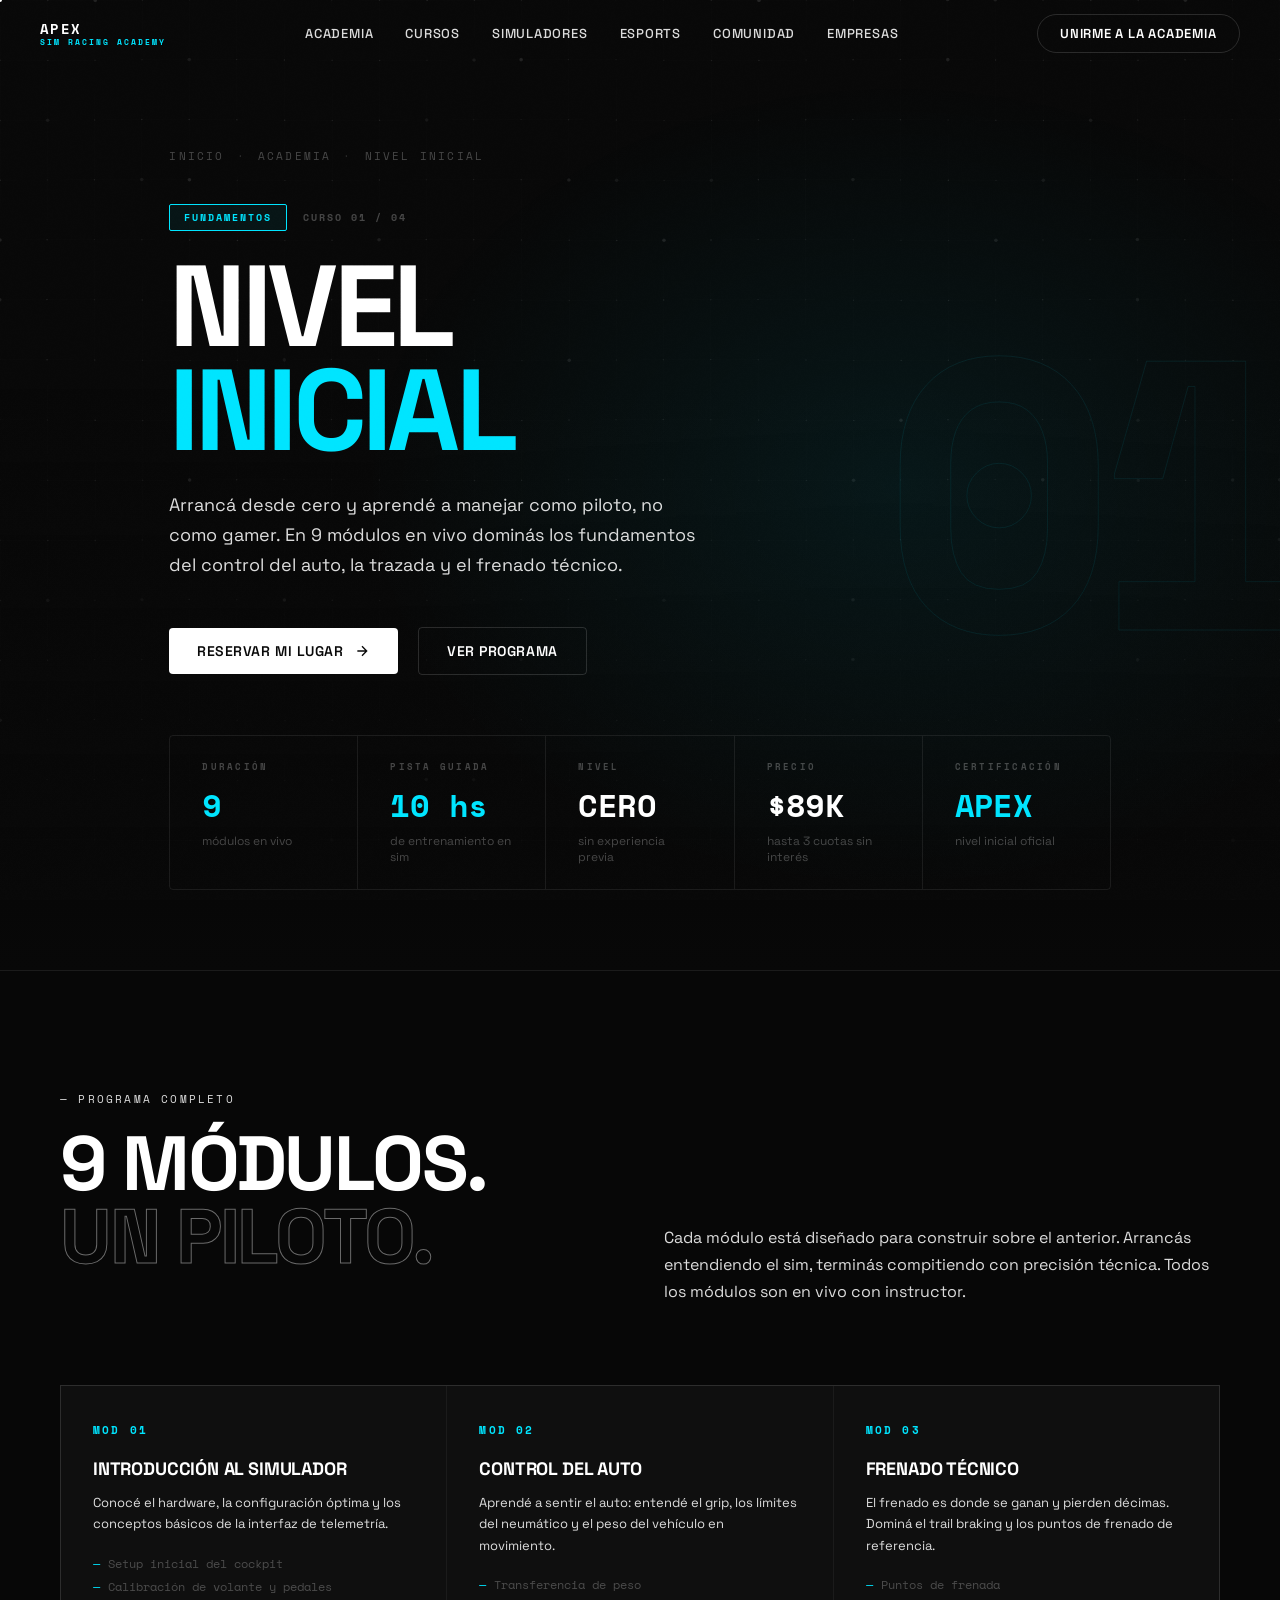
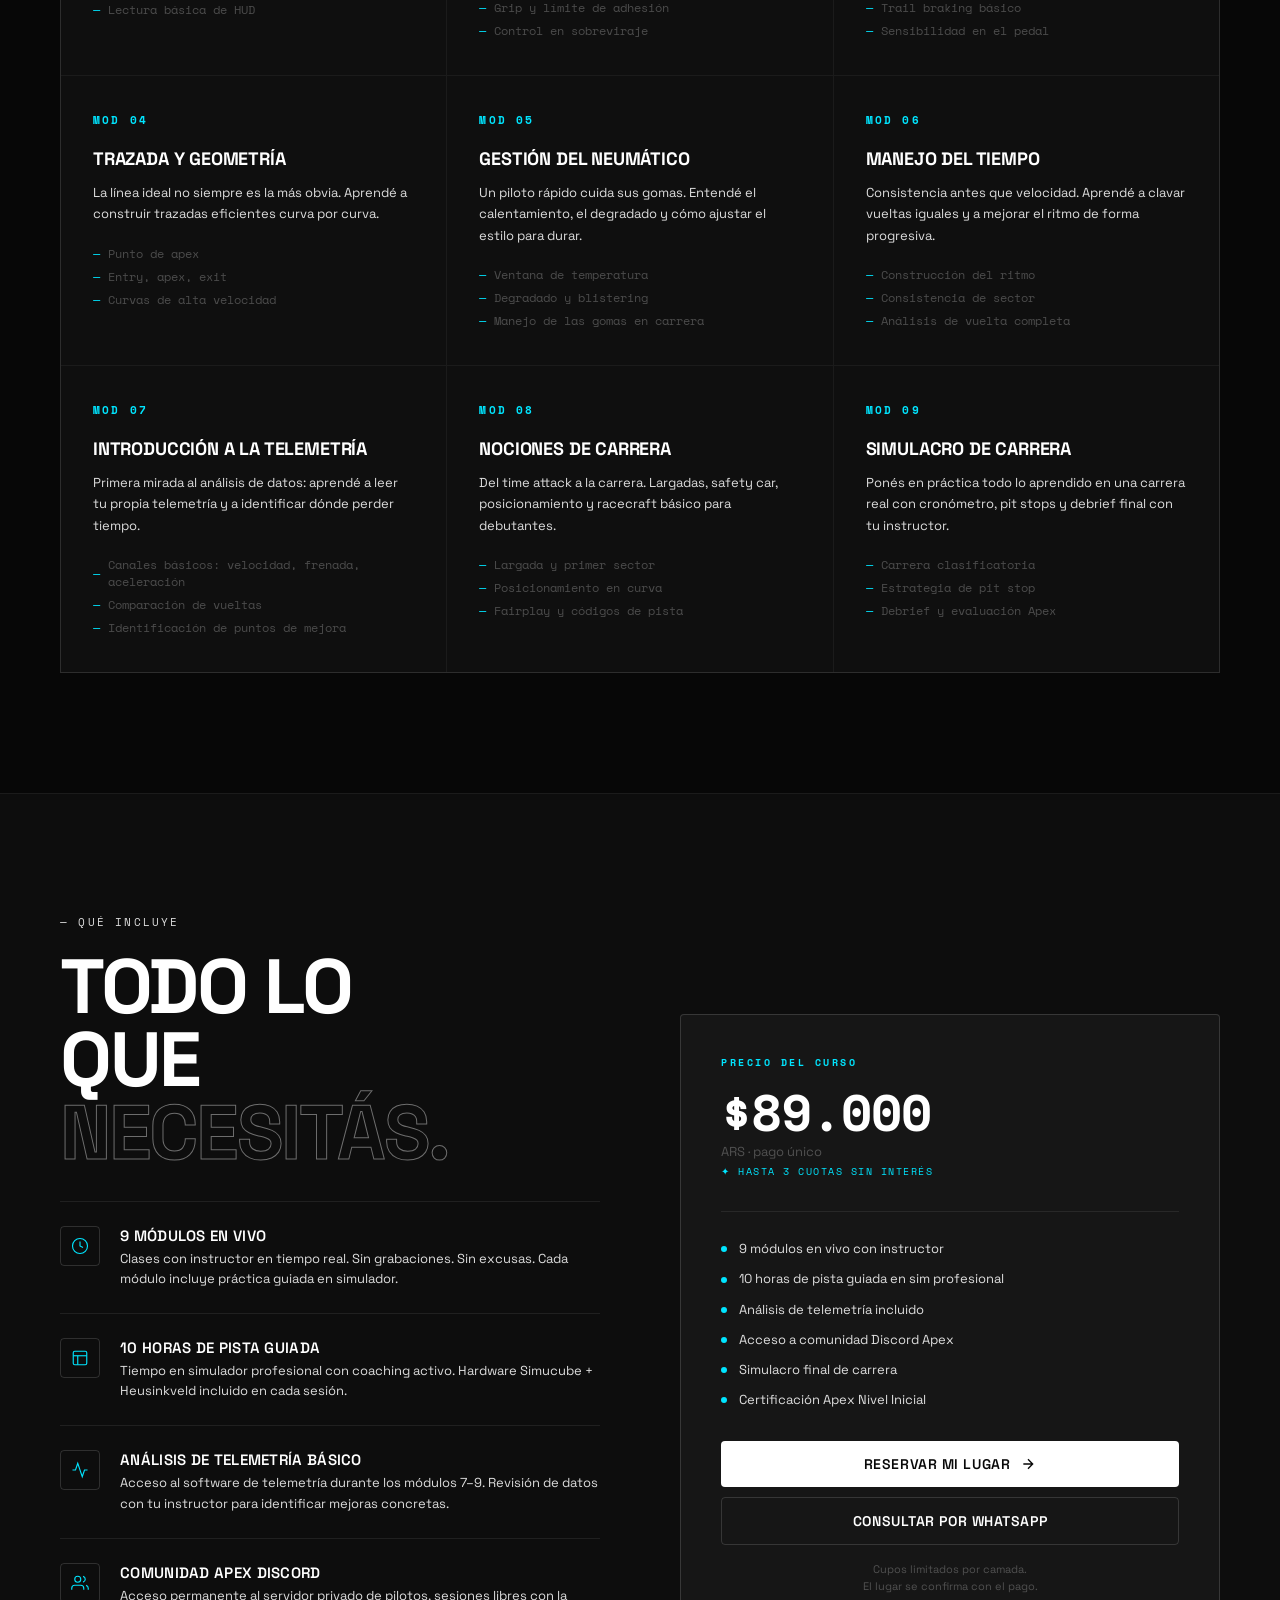
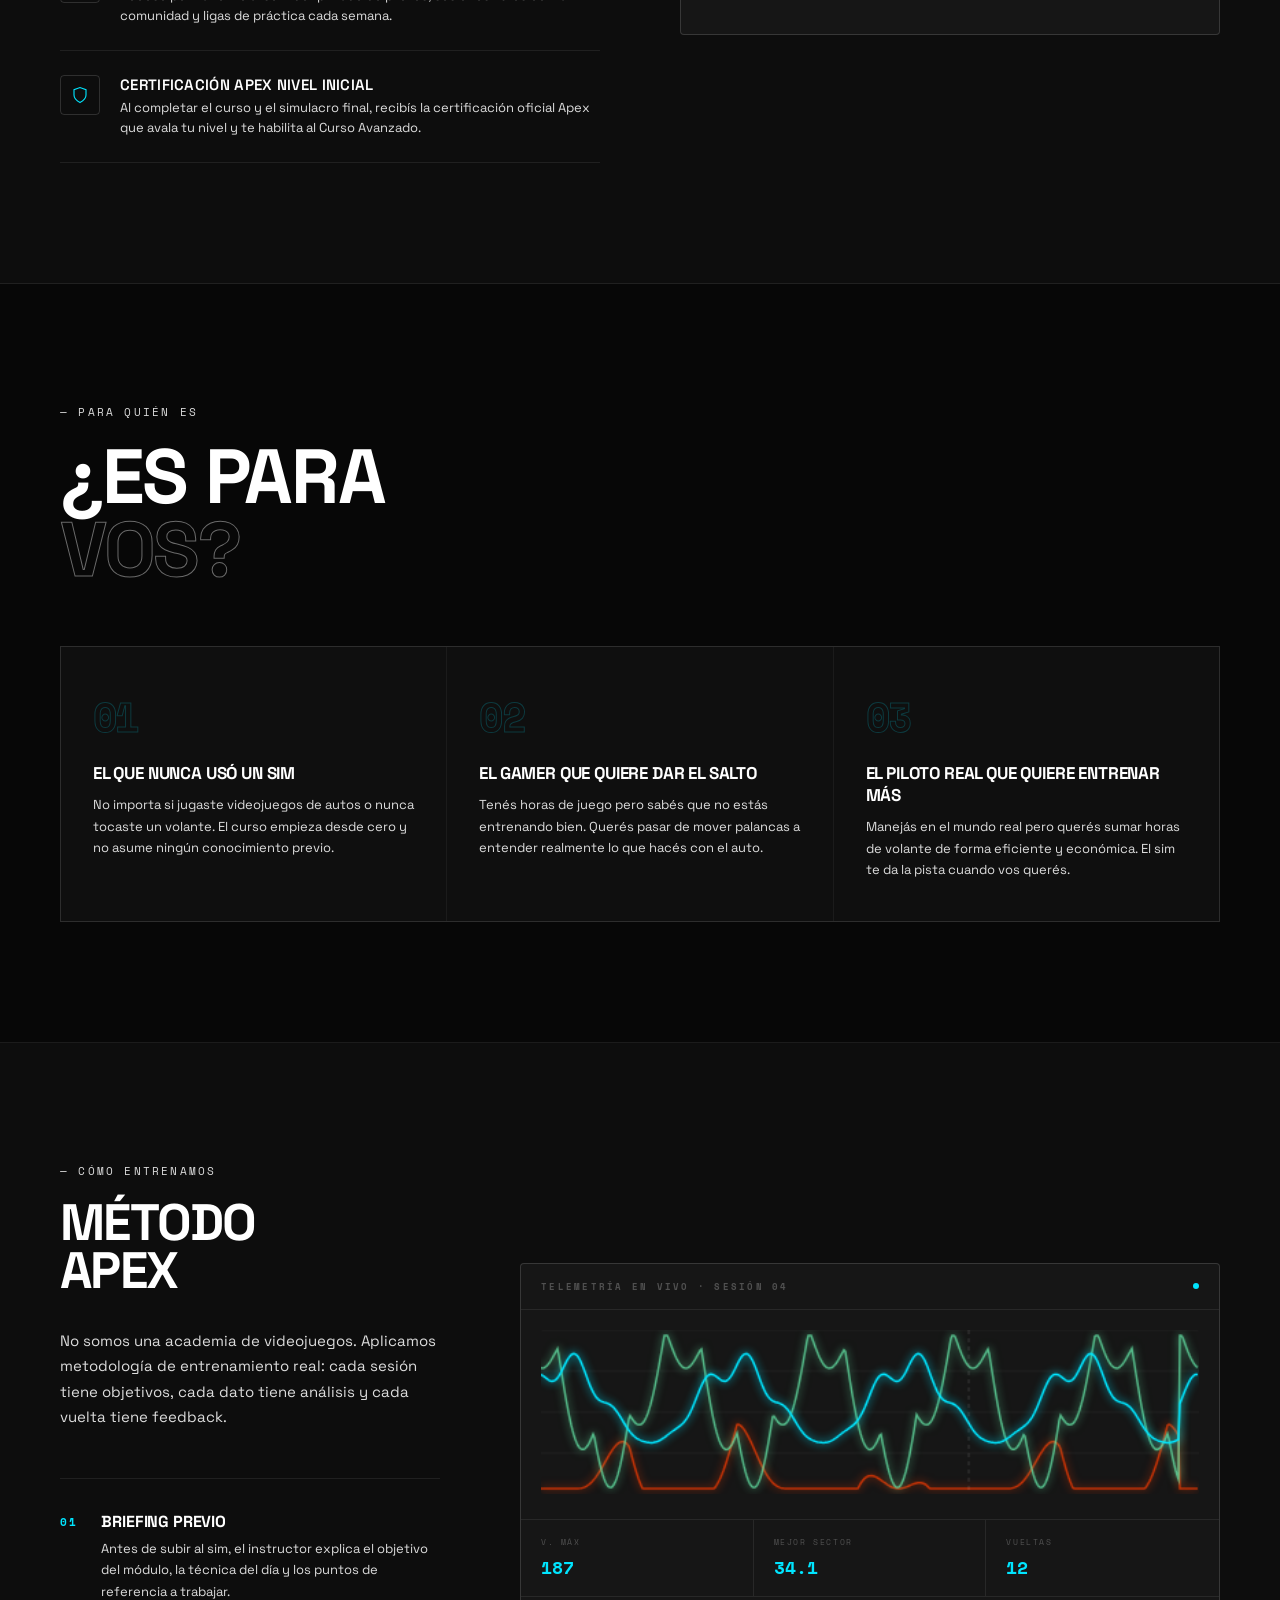
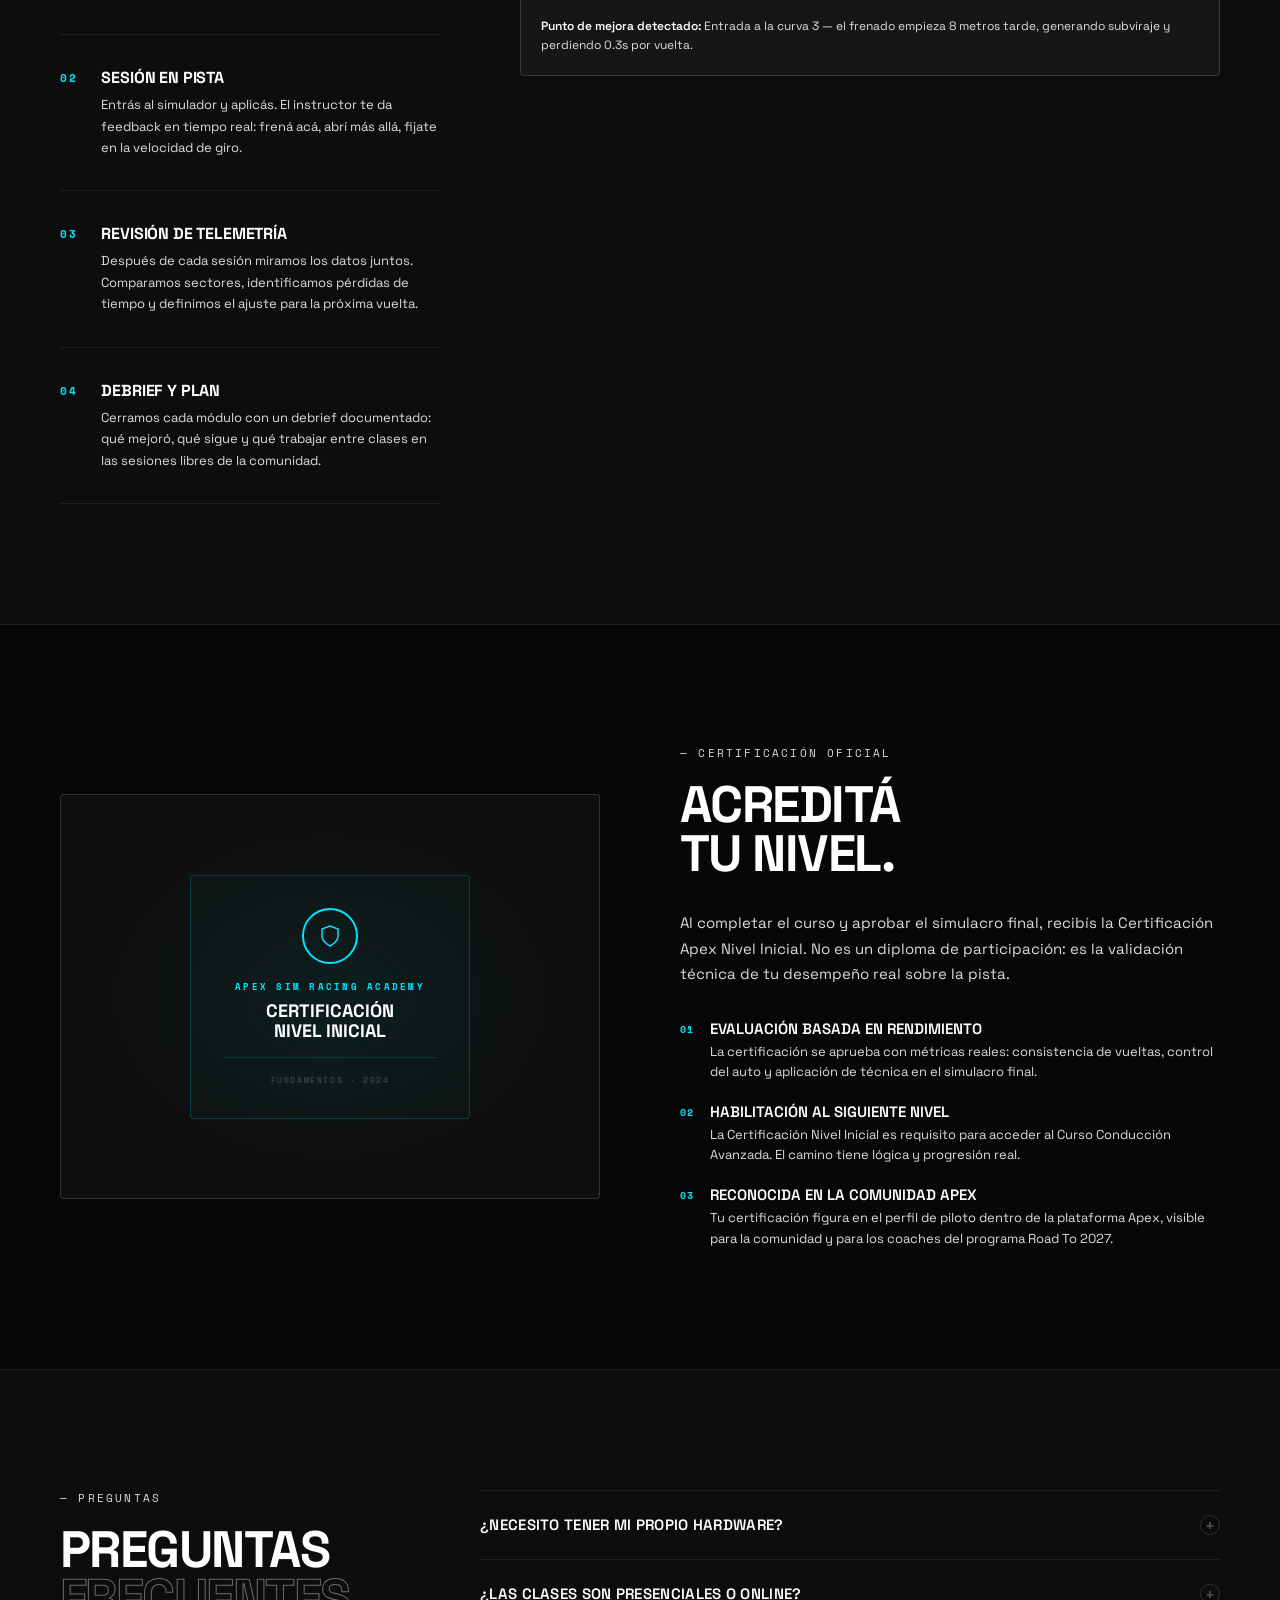
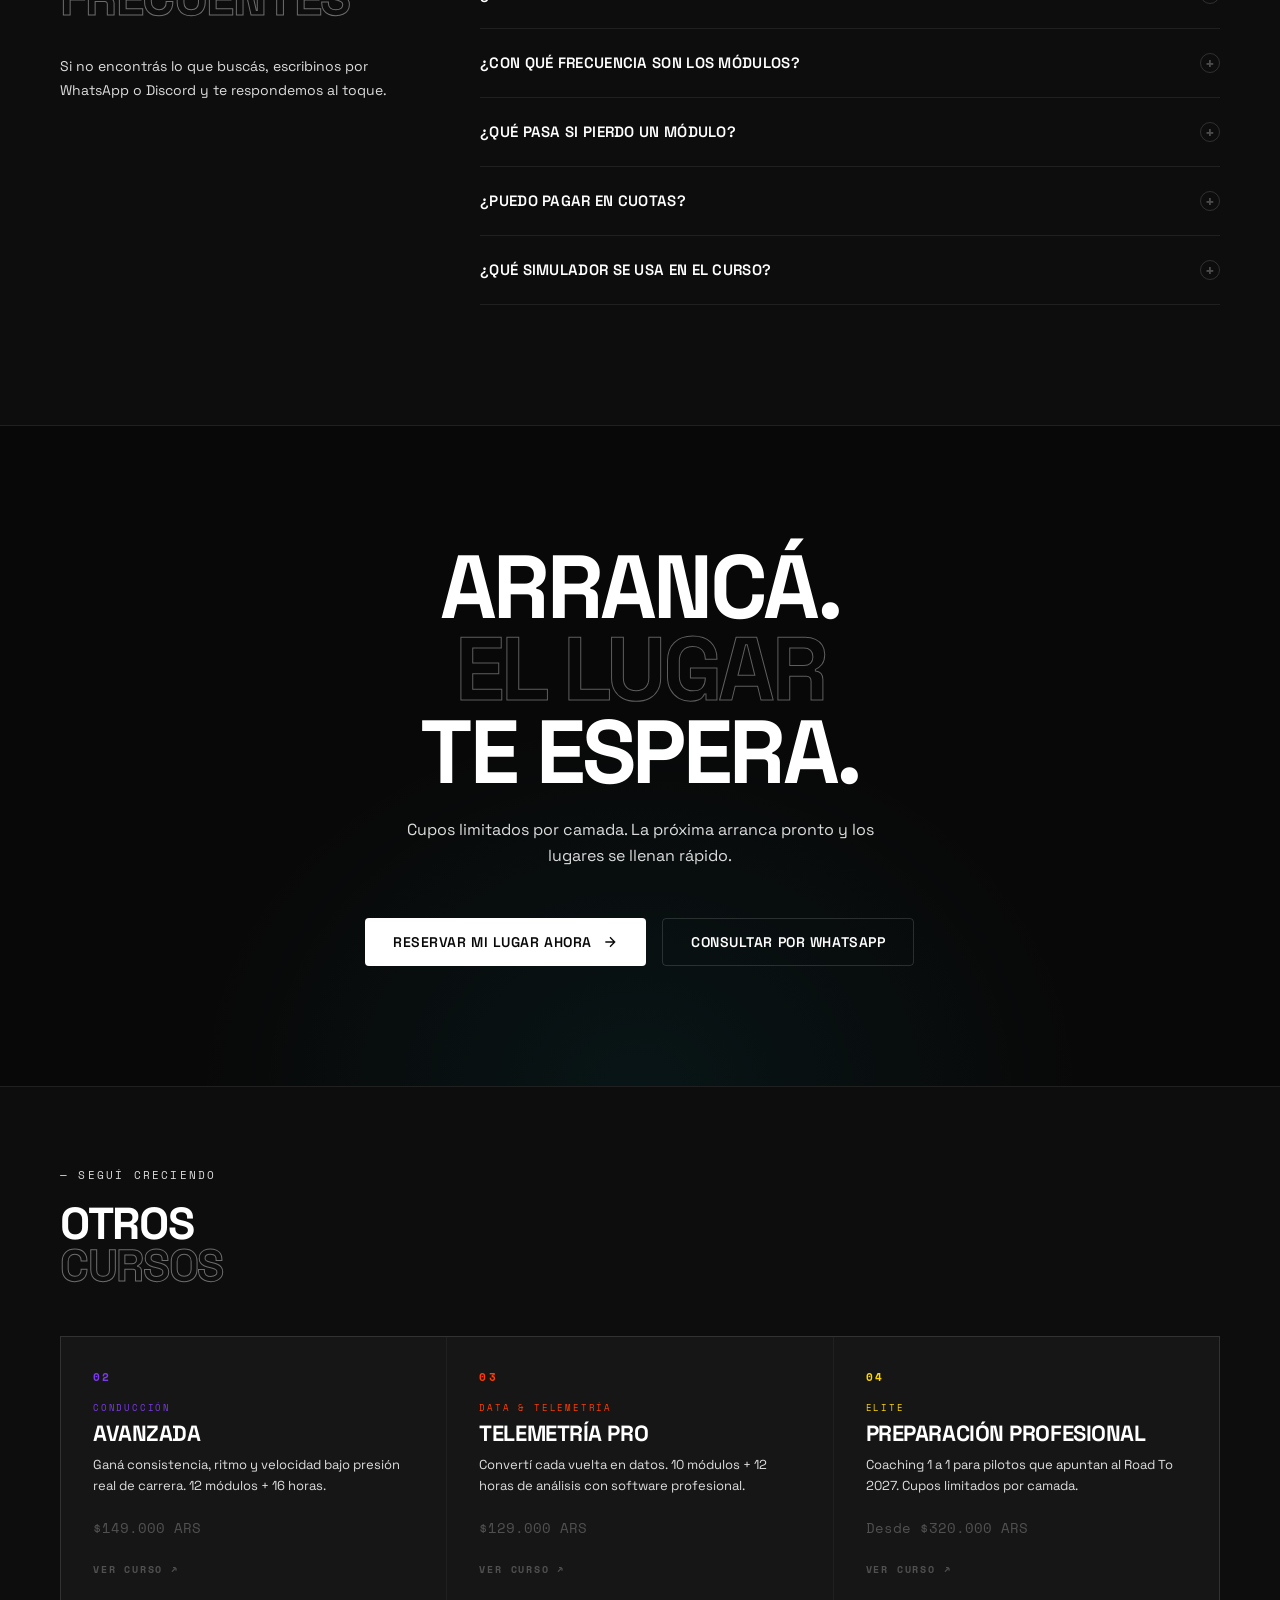
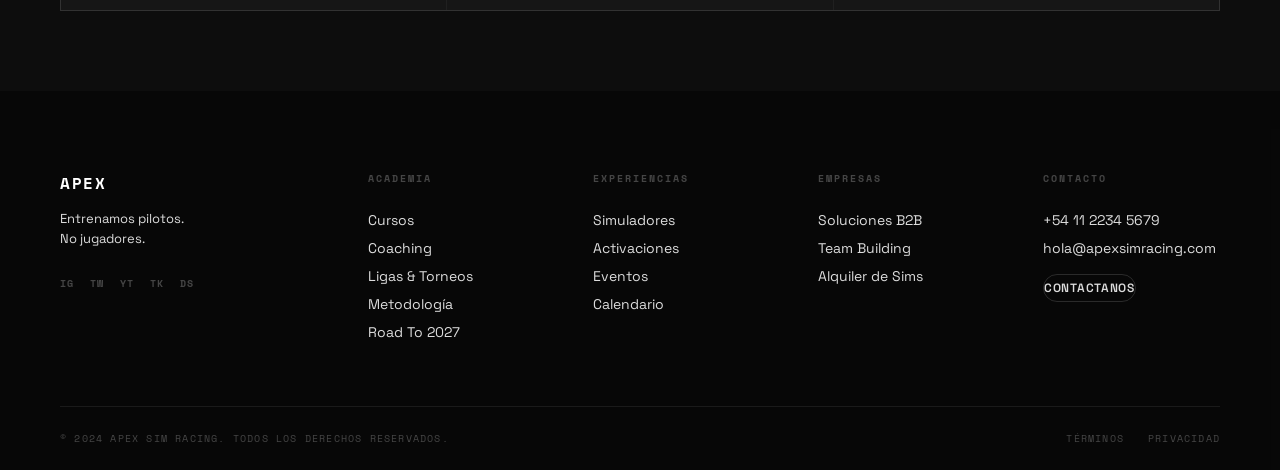
==== curso-nivel-inicial.html @ a7303e26 "preentrega_v1" ====
<!DOCTYPE html>
<html lang="es">
<head>
  <meta charset="UTF-8" />
  <meta name="viewport" content="width=device-width, initial-scale=1.0" />
  <title>Nivel Inicial — APEX Sim Racing Academy</title>
  <link rel="preconnect" href="https://fonts.googleapis.com" />
  <link rel="preconnect" href="https://fonts.gstatic.com" crossorigin />
  <link href="https://fonts.googleapis.com/css2?family=Space+Grotesk:wght@300;400;500;600;700&family=Space+Mono:ital,wght@0,400;0,700;1,400&display=swap" rel="stylesheet" />
  <style>
    /* ── TOKENS (idénticos al sitio principal) ── */
    :root {
      --bg:       #080808;
      --bg2:      #0f0f0f;
      --bg3:      #161616;
      --border:   rgba(255,255,255,0.08);
      --border2:  rgba(255,255,255,0.14);
      --white:    #ffffff;
      --muted:    rgba(255,255,255,0.86);
      --muted2:   rgba(255,255,255,0.25);
      --cyan:     #00E5FF;
      --purple:   #7C3AED;
      --red:      #FF3D00;
      --yellow:   #FFD600;
      --green:    #69F0AE;
      --font:     'Space Grotesk', sans-serif;
      --mono:     'Space Mono', monospace;
      --nav-h:    68px;
      --ease:     cubic-bezier(0.16, 1, 0.3, 1);
      --accent:   #00E5FF; /* acento del curso Nivel Inicial */
    }

    *, *::before, *::after { box-sizing: border-box; margin: 0; padding: 0; }
    html { scroll-behavior: smooth; font-size: 16px; }
    body {
      font-family: var(--font);
      background: var(--bg);
      color: var(--white);
      overflow-x: hidden;
      cursor: none;
    }
    a { text-decoration: none; color: inherit; }
    ul { list-style: none; }
    img { display: block; max-width: 100%; }

    /* ── GLOBAL PARTICLE CANVAS ── */
    #globalParticleCanvas {
      position: fixed; inset: 0;
      pointer-events: none; z-index: 0;
    }
    .navbar, .course-hero, .section,
    .modulos-section, .incluye-section, .paraquien-section,
    .metodologia-section, .cert-section, .faq-section,
    .cta-final, .otros-section, .footer {
      position: relative; z-index: 1;
    }

    ::-webkit-scrollbar { width: 4px; }
    ::-webkit-scrollbar-track { background: var(--bg); }
    ::-webkit-scrollbar-thumb { background: var(--border2); border-radius: 4px; }

    /* ── NOISE ── */
    .noise-canvas {
      position: fixed; inset: 0;
      pointer-events: none; z-index: 9999;
      opacity: 0.03; mix-blend-mode: overlay;
    }

    /* ── CURSOR ── */
    .cursor {
      position: fixed; width: 36px; height: 36px;
      border: 1px solid rgba(255,255,255,0.5); border-radius: 50%;
      pointer-events: none; z-index: 10000;
      transform: translate(-50%,-50%);
      transition: width .3s var(--ease), height .3s var(--ease), border-color .3s var(--ease), background .3s var(--ease);
      mix-blend-mode: difference;
    }
    .cursor.hovering { width: 56px; height: 56px; background: rgba(255,255,255,0.08); border-color: var(--white); }
    .cursor.clicking { width: 24px; height: 24px; }
    .cursor-dot {
      position: fixed; width: 4px; height: 4px;
      background: var(--white); border-radius: 50%;
      pointer-events: none; z-index: 10001;
      transform: translate(-50%,-50%);
    }

    /* ── NAVBAR ── */
    .navbar {
      position: fixed; top: 0; left: 0; right: 0;
      z-index: 500; height: var(--nav-h);
      border-bottom: 1px solid transparent;
      transition: border-color .4s, background .4s;
    }
    .navbar.scrolled {
      background: rgba(8,8,8,0.92);
      backdrop-filter: blur(20px);
      border-bottom-color: var(--border);
    }
    .nav-inner {
      display: flex; align-items: center;
      height: 100%; padding: 0 40px; gap: 40px;
    }
    .nav-logo { display: flex; align-items: center; gap: 10px; flex-shrink: 0; }
    .nav-logo-text {
      font-family: var(--mono); font-size: 14px; font-weight: 700;
      letter-spacing: 0.1em; line-height: 1;
    }
    .nav-logo-sub { font-size: 8px; letter-spacing: 0.25em; color: var(--cyan); font-family: var(--mono); display: block; margin-top: 2px; }
    .nav-links { display: flex; gap: 32px; flex: 1; justify-content: center; }
    .nav-link {
      font-size: 13px; font-weight: 500; letter-spacing: 0.06em;
      color: var(--muted); text-transform: uppercase;
      position: relative; transition: color .25s; padding: 4px 0;
    }
    .nav-link::after {
      content: ''; position: absolute; bottom: 0; left: 0;
      width: 0; height: 1px; background: var(--white);
      transition: width .3s var(--ease);
    }
    .nav-link:hover { color: var(--white); }
    .nav-link:hover::after { width: 100%; }
    .nav-actions { display: flex; align-items: center; gap: 16px; flex-shrink: 0; }

    /* ── BUTTONS ── */
    .btn-pill {
      display: inline-flex; align-items: center; gap: 8px;
      font-family: var(--font); font-size: 13px; font-weight: 600;
      letter-spacing: 0.06em; text-transform: uppercase;
      padding: 10px 22px; border-radius: 100px;
      border: 1px solid var(--border2); color: var(--white);
      transition: background .25s, border-color .25s; background: transparent; cursor: none;
    }
    .btn-pill:hover { background: rgba(255,255,255,0.08); border-color: rgba(255,255,255,0.3); }
    .btn-primary {
      display: inline-flex; align-items: center; gap: 10px;
      font-family: var(--font); font-size: 14px; font-weight: 600;
      letter-spacing: 0.04em; text-transform: uppercase;
      padding: 14px 28px; border-radius: 4px;
      background: var(--white); color: var(--bg);
      transition: background .25s; cursor: none; border: none;
    }
    .btn-primary svg { width: 16px; height: 16px; transition: transform .25s; }
    .btn-primary:hover { background: #ece2fb; }
    .btn-primary:hover svg { transform: translateX(4px); }
    .btn-ghost {
      display: inline-flex; align-items: center; gap: 8px;
      font-family: var(--font); font-size: 14px; font-weight: 600;
      letter-spacing: 0.04em; text-transform: uppercase;
      padding: 14px 28px; border-radius: 4px;
      border: 1px solid var(--border2); color: var(--white);
      background: transparent; transition: border-color .25s, background .25s; cursor: none;
    }
    .btn-ghost:hover { border-color: rgba(255,255,255,0.4); background: rgba(255,255,255,0.04); }

    /* ── SECTION GLOBALS ── */
    .section { position: relative; padding: 120px 0; overflow: hidden; }
    .section-inner { max-width: 1280px; margin: 0 auto; padding: 0 60px; }
    .section-tag {
      font-family: var(--mono); font-size: 11px; font-weight: 400;
      letter-spacing: 0.2em; color: var(--muted); text-transform: uppercase;
      display: block; margin-bottom: 20px;
    }
    .section-title {
      font-size: clamp(40px, 6vw, 80px); font-weight: 700;
      line-height: 0.95; letter-spacing: -0.03em;
      text-transform: uppercase; color: var(--white); margin-bottom: 32px;
    }
    .section-title em {
      font-style: normal; color: transparent;
      -webkit-text-stroke: 1px rgba(255,255,255,0.4);
    }
    .link-arrow {
      font-family: var(--mono); font-size: 11px; letter-spacing: 0.18em;
      color: var(--muted2); text-transform: uppercase;
      display: inline-flex; align-items: center; gap: 8px;
      transition: color .25s; cursor: none;
    }
    .link-arrow:hover { color: var(--white); }

    /* ═══ HERO DEL CURSO ═══ */
    .course-hero {
      min-height: 100vh;
      display: flex; flex-direction: column; justify-content: flex-end;
      padding-bottom: 80px;
      position: relative;
      overflow: hidden;
      border-bottom: 1px solid var(--border);
    }
    .course-hero::before {
      content: '';
      position: absolute; inset: 0;
      background:
        radial-gradient(ellipse 60% 60% at 70% 50%, rgba(0,229,255,0.07) 0%, transparent 70%),
        linear-gradient(to bottom, transparent 40%, var(--bg) 100%);
      pointer-events: none;
    }
    .course-hero-bg-num {
      position: absolute;
      right: -2%;
      top: 50%;
      transform: translateY(-50%);
      font-family: var(--mono);
      font-size: clamp(200px, 30vw, 420px);
      font-weight: 700;
      color: transparent;
      -webkit-text-stroke: 1px rgba(0,229,255,0.08);
      line-height: 1;
      pointer-events: none;
      user-select: none;
      letter-spacing: -0.06em;
    }

    .course-hero-inner {
      max-width: 1280px; margin: 0 auto;
      padding: 0 60px; padding-top: calc(var(--nav-h) + 80px);
      position: relative; z-index: 2;
    }
    .course-breadcrumb {
      display: flex; align-items: center; gap: 12px;
      font-family: var(--mono); font-size: 11px; letter-spacing: 0.2em;
      color: var(--muted2); text-transform: uppercase; margin-bottom: 40px;
    }
    .course-breadcrumb a { transition: color .2s; cursor: none; }
    .course-breadcrumb a:hover { color: var(--white); }
    .course-breadcrumb-sep { color: rgba(255,255,255,0.15); }

    .course-tag-row {
      display: flex; align-items: center; gap: 16px; margin-bottom: 24px;
    }
    .course-badge {
      font-family: var(--mono); font-size: 10px; font-weight: 700;
      letter-spacing: 0.2em; text-transform: uppercase;
      padding: 5px 14px; border-radius: 2px;
      border: 1px solid var(--cyan); color: var(--cyan);
      background: rgba(0,229,255,0.06);
    }
    .course-num-badge {
      font-family: var(--mono); font-size: 10px; font-weight: 700;
      letter-spacing: 0.2em; color: var(--muted2);
    }

    .course-title {
      font-size: clamp(52px, 9vw, 120px);
      font-weight: 700; line-height: 0.9;
      letter-spacing: -0.04em; text-transform: uppercase;
      color: var(--white); margin-bottom: 28px;
    }
    .course-title em {
      font-style: normal; color: var(--cyan);
    }

    .course-hero-desc {
      font-size: clamp(15px, 1.6vw, 18px);
      line-height: 1.65; color: var(--muted);
      max-width: 540px; margin-bottom: 48px;
    }

    .course-cta-row {
      display: flex; align-items: center; gap: 20px; flex-wrap: wrap;
    }

    .course-stats-row {
      display: flex; align-items: stretch; gap: 0;
      border: 1px solid var(--border); border-radius: 4px;
      overflow: hidden; margin-top: 60px;
    }
    .cstat {
      flex: 1; padding: 24px 32px;
      border-right: 1px solid var(--border);
      position: relative;
    }
    .cstat:last-child { border-right: none; }
    .cstat-label {
      font-family: var(--mono); font-size: 9px; font-weight: 700;
      letter-spacing: 0.25em; color: var(--muted2); text-transform: uppercase;
      display: block; margin-bottom: 8px;
    }
    .cstat-val {
      font-family: var(--mono); font-size: clamp(22px, 3vw, 32px);
      font-weight: 700; color: var(--white); letter-spacing: -0.02em;
      display: block;
    }
    .cstat-val.accent { color: var(--cyan); }
    .cstat-sub {
      font-size: 12px; color: var(--muted2);
      margin-top: 4px; display: block;
    }

    /* ═══ MÓDULOS ═══ */
    .modulos-section { background: rgba(8,8,8,0.80); border-bottom: 1px solid var(--border); }
    .modulos-header {
      display: grid; grid-template-columns: 1fr 1fr;
      gap: 48px; margin-bottom: 80px;
      align-items: end;
    }
    .modulos-intro {
      font-size: 16px; line-height: 1.7; color: var(--muted);
    }

    .modulos-grid {
      display: grid;
      grid-template-columns: repeat(3, 1fr);
      gap: 1px;
      background: var(--border);
      border: 1px solid var(--border);
    }
    .modulo-card {
      background: var(--bg2);
      padding: 36px 32px;
      transition: background .3s;
      position: relative;
      overflow: hidden;
    }
    .modulo-card::before {
      content: '';
      position: absolute; top: 0; left: 0; right: 0; height: 2px;
      background: var(--cyan);
      transform: scaleX(0); transform-origin: left;
      transition: transform .4s var(--ease);
    }
    .modulo-card:hover { background: var(--bg3); }
    .modulo-card:hover::before { transform: scaleX(1); }

    .modulo-num {
      font-family: var(--mono); font-size: 11px; font-weight: 700;
      letter-spacing: 0.2em; color: var(--cyan);
      display: block; margin-bottom: 20px;
    }
    .modulo-title {
      font-size: 18px; font-weight: 700; text-transform: uppercase;
      letter-spacing: -0.01em; line-height: 1.2;
      color: var(--white); margin-bottom: 12px;
    }
    .modulo-desc {
      font-size: 13px; line-height: 1.65; color: var(--muted);
    }
    .modulo-temas {
      margin-top: 20px; display: flex; flex-direction: column; gap: 6px;
    }
    .modulo-tema {
      font-size: 12px; color: var(--muted2);
      display: flex; align-items: center; gap: 8px;
      font-family: var(--mono);
    }
    .modulo-tema::before {
      content: '—'; color: var(--cyan); flex-shrink: 0;
    }

    /* ═══ QUÉ INCLUYE ═══ */
    .incluye-section { background: rgba(15,15,15,0.82); border-bottom: 1px solid var(--border); }
    .incluye-layout {
      display: grid; grid-template-columns: 1fr 1fr;
      gap: 80px; align-items: start;
    }
    .incluye-list { display: flex; flex-direction: column; gap: 0; }
    .incluye-item {
      display: flex; align-items: flex-start; gap: 20px;
      padding: 24px 0; border-bottom: 1px solid var(--border);
    }
    .incluye-item:first-child { border-top: 1px solid var(--border); }
    .incluye-icon {
      width: 40px; height: 40px; flex-shrink: 0;
      border: 1px solid var(--border2); border-radius: 4px;
      display: flex; align-items: center; justify-content: center;
      color: var(--cyan);
    }
    .incluye-icon svg { width: 18px; height: 18px; }
    .incluye-text-head {
      font-size: 15px; font-weight: 600; color: var(--white);
      margin-bottom: 4px; text-transform: uppercase; letter-spacing: 0.02em;
    }
    .incluye-text-sub {
      font-size: 13px; color: var(--muted); line-height: 1.55;
    }

    /* Columna derecha: precio + CTA */
    .precio-card {
      position: sticky; top: calc(var(--nav-h) + 32px);
      background: var(--bg3); border: 1px solid var(--border2);
      border-radius: 4px; padding: 40px;
    }
    .precio-tag {
      font-family: var(--mono); font-size: 10px; font-weight: 700;
      letter-spacing: 0.25em; color: var(--cyan); text-transform: uppercase;
      display: block; margin-bottom: 16px;
    }
    .precio-main {
      font-family: var(--mono); font-size: clamp(36px, 4vw, 52px);
      font-weight: 700; color: var(--white); letter-spacing: -0.02em;
      line-height: 1; margin-bottom: 6px;
    }
    .precio-sub {
      font-size: 13px; color: var(--muted2); margin-bottom: 4px;
    }
    .precio-cuotas {
      font-family: var(--mono); font-size: 10px; letter-spacing: 0.15em;
      color: var(--cyan); text-transform: uppercase; margin-bottom: 32px;
    }
    .precio-divider {
      height: 1px; background: var(--border); margin: 28px 0;
    }
    .precio-checklist { display: flex; flex-direction: column; gap: 12px; margin-bottom: 32px; }
    .precio-check {
      display: flex; align-items: center; gap: 12px;
      font-size: 13px; color: var(--muted); line-height: 1.4;
    }
    .precio-check-dot {
      width: 6px; height: 6px; border-radius: 50%;
      background: var(--cyan); flex-shrink: 0;
    }
    .precio-nota {
      font-size: 11px; color: var(--muted2); text-align: center;
      margin-top: 16px; line-height: 1.5;
    }
    .precio-cta { display: flex; flex-direction: column; gap: 10px; }
    .precio-cta .btn-primary { justify-content: center; }
    .precio-cta .btn-ghost { justify-content: center; }

    /* ═══ PARA QUIÉN ═══ */
    .paraquien-section { background: rgba(8,8,8,0.80); border-bottom: 1px solid var(--border); }
    .paraquien-grid {
      display: grid; grid-template-columns: repeat(3, 1fr); gap: 1px;
      background: var(--border); border: 1px solid var(--border);
      margin-top: 60px;
    }
    .pq-card {
      background: var(--bg2); padding: 40px 32px;
    }
    .pq-num {
      font-family: var(--mono); font-size: 40px; font-weight: 700;
      color: transparent; -webkit-text-stroke: 1px rgba(0,229,255,0.2);
      display: block; margin-bottom: 16px; letter-spacing: -0.04em;
    }
    .pq-title {
      font-size: 17px; font-weight: 700; text-transform: uppercase;
      color: var(--white); margin-bottom: 10px; letter-spacing: -0.01em;
    }
    .pq-desc { font-size: 13px; line-height: 1.65; color: var(--muted); }

    /* ═══ METODOLOGÍA ═══ */
    .metodologia-section { background: rgba(15,15,15,0.82); border-bottom: 1px solid var(--border); }
    .metodo-layout {
      display: grid; grid-template-columns: 380px 1fr;
      gap: 80px; align-items: start;
    }
    .metodo-steps { display: flex; flex-direction: column; gap: 0; }
    .metodo-step {
      display: flex; gap: 24px;
      padding: 32px 0; border-bottom: 1px solid var(--border);
      position: relative;
    }
    .metodo-step:first-child { border-top: 1px solid var(--border); }
    .metodo-step-num {
      font-family: var(--mono); font-size: 11px; font-weight: 700;
      color: var(--cyan); letter-spacing: 0.15em; flex-shrink: 0; padding-top: 3px;
    }
    .metodo-step-title {
      font-size: 16px; font-weight: 700; text-transform: uppercase;
      color: var(--white); margin-bottom: 6px; letter-spacing: -0.01em;
    }
    .metodo-step-desc { font-size: 13px; line-height: 1.65; color: var(--muted); }

    /* Telemetría decorativa */
    .metodo-visual {
      position: sticky; top: calc(var(--nav-h) + 32px);
    }
    .tele-panel {
      background: var(--bg3); border: 1px solid var(--border2);
      border-radius: 4px; overflow: hidden;
    }
    .tele-header {
      display: flex; justify-content: space-between; align-items: center;
      padding: 16px 20px; border-bottom: 1px solid var(--border);
    }
    .tele-title {
      font-family: var(--mono); font-size: 9px; font-weight: 700;
      letter-spacing: 0.25em; color: var(--muted2); text-transform: uppercase;
    }
    .tele-dot { width: 6px; height: 6px; border-radius: 50%; background: var(--cyan); }
    .tele-canvas-wrap { padding: 20px; }
    .tele-metrics {
      display: grid; grid-template-columns: 1fr 1fr 1fr;
      border-top: 1px solid var(--border);
    }
    .tele-metric {
      padding: 16px 20px; border-right: 1px solid var(--border);
    }
    .tele-metric:last-child { border-right: none; }
    .tele-metric-label {
      font-family: var(--mono); font-size: 8px; letter-spacing: 0.2em;
      color: var(--muted2); text-transform: uppercase; display: block; margin-bottom: 6px;
    }
    .tele-metric-val {
      font-family: var(--mono); font-size: 18px; font-weight: 700;
      color: var(--cyan); display: block;
    }
    .tele-info {
      padding: 20px; border-top: 1px solid var(--border);
      font-size: 12px; line-height: 1.6; color: var(--muted);
    }
    .tele-info strong { color: var(--white); font-weight: 600; }

    /* ═══ CERTIFICACIÓN ═══ */
    .cert-section { background: rgba(8,8,8,0.80); border-bottom: 1px solid var(--border); }
    .cert-inner {
      display: grid; grid-template-columns: 1fr 1fr;
      gap: 80px; align-items: center;
    }
    .cert-visual {
      aspect-ratio: 4/3;
      border: 1px solid var(--border2); border-radius: 4px;
      display: flex; align-items: center; justify-content: center;
      position: relative; overflow: hidden;
      background: var(--bg2);
    }
    .cert-visual::before {
      content: '';
      position: absolute; inset: 0;
      background: radial-gradient(ellipse 60% 60% at 50% 50%, rgba(0,229,255,0.05) 0%, transparent 70%);
    }
    .cert-mock {
      width: 280px; padding: 32px;
      border: 1px solid rgba(0,229,255,0.2);
      border-radius: 4px; background: rgba(0,229,255,0.02);
      position: relative; z-index: 1; text-align: center;
    }
    .cert-mock-badge {
      width: 56px; height: 56px; border-radius: 50%;
      border: 2px solid var(--cyan); margin: 0 auto 16px;
      display: flex; align-items: center; justify-content: center;
      color: var(--cyan);
    }
    .cert-mock-badge svg { width: 24px; height: 24px; }
    .cert-mock-title {
      font-family: var(--mono); font-size: 9px; font-weight: 700;
      letter-spacing: 0.25em; color: var(--cyan); text-transform: uppercase; margin-bottom: 8px;
    }
    .cert-mock-name {
      font-size: 18px; font-weight: 700; text-transform: uppercase;
      color: var(--white); line-height: 1.1; margin-bottom: 16px;
    }
    .cert-mock-line { height: 1px; background: rgba(0,229,255,0.15); margin: 16px 0; }
    .cert-mock-footer {
      font-family: var(--mono); font-size: 8px; letter-spacing: 0.2em;
      color: var(--muted2); text-transform: uppercase;
    }
    .cert-text { }
    .cert-features { display: flex; flex-direction: column; gap: 20px; margin-top: 32px; }
    .cert-feat {
      display: flex; align-items: flex-start; gap: 16px;
    }
    .cert-feat-num {
      font-family: var(--mono); font-size: 10px; font-weight: 700;
      color: var(--cyan); letter-spacing: 0.1em; padding-top: 3px;
    }
    .cert-feat-title {
      font-size: 15px; font-weight: 600; color: var(--white);
      margin-bottom: 4px; text-transform: uppercase;
    }
    .cert-feat-desc { font-size: 13px; color: var(--muted); line-height: 1.55; }

    /* ═══ FAQ ═══ */
    .faq-section { background: rgba(15,15,15,0.82); border-bottom: 1px solid var(--border); }
    .faq-layout { display: grid; grid-template-columns: 340px 1fr; gap: 80px; }
    .faq-list { display: flex; flex-direction: column; }
    .faq-item { border-bottom: 1px solid var(--border); }
    .faq-item:first-child { border-top: 1px solid var(--border); }
    .faq-q {
      width: 100%; display: flex; justify-content: space-between; align-items: center;
      gap: 16px; padding: 24px 0;
      font-size: 15px; font-weight: 600; color: var(--white);
      text-transform: uppercase; letter-spacing: 0.02em;
      background: none; border: none; font-family: var(--font); cursor: none;
      text-align: left;
    }
    .faq-icon {
      width: 20px; height: 20px; border: 1px solid var(--border2);
      border-radius: 50%; flex-shrink: 0; display: flex; align-items: center; justify-content: center;
      color: var(--muted2); font-size: 16px; transition: transform .3s var(--ease);
      font-family: var(--mono);
    }
    .faq-item.open .faq-icon { transform: rotate(45deg); color: var(--cyan); border-color: var(--cyan); }
    .faq-a {
      font-size: 14px; color: var(--muted); line-height: 1.7;
      max-height: 0; overflow: hidden; transition: max-height .4s var(--ease), padding .4s var(--ease);
    }
    .faq-item.open .faq-a { max-height: 300px; padding-bottom: 24px; }

    /* ═══ CTA FINAL ═══ */
    .cta-final {
      background: var(--bg);
      padding: 120px 0;
      text-align: center;
      position: relative; overflow: hidden;
    }
    .cta-final::before {
      content: '';
      position: absolute; inset: 0;
      background: radial-gradient(ellipse 50% 80% at 50% 100%, rgba(0,229,255,0.06) 0%, transparent 70%);
      pointer-events: none;
    }
    .cta-final-inner { position: relative; z-index: 1; }
    .cta-final h2 {
      font-size: clamp(40px, 7vw, 96px); font-weight: 700;
      line-height: 0.92; letter-spacing: -0.04em; text-transform: uppercase;
      color: var(--white); margin-bottom: 24px;
    }
    .cta-final h2 em {
      font-style: normal; color: transparent;
      -webkit-text-stroke: 1px rgba(255,255,255,0.35);
    }
    .cta-final p {
      font-size: 16px; color: var(--muted); max-width: 480px;
      margin: 0 auto 48px; line-height: 1.65;
    }
    .cta-final-btns { display: flex; gap: 16px; justify-content: center; flex-wrap: wrap; }

    /* ═══ OTROS CURSOS ═══ */
    .otros-section { background: rgba(15,15,15,0.82); border-top: 1px solid var(--border); padding: 80px 0; }
    .otros-grid {
      display: grid; grid-template-columns: repeat(3, 1fr);
      gap: 1px; background: var(--border); border: 1px solid var(--border);
      margin-top: 48px;
    }
    .otro-card {
      background: var(--bg3); padding: 32px;
      transition: background .3s; cursor: none;
      position: relative; overflow: hidden;
    }
    .otro-card:hover { background: #1a1a1a; }
    .otro-card-num {
      font-family: var(--mono); font-size: 11px; font-weight: 700;
      letter-spacing: 0.2em; margin-bottom: 16px;
    }
    .otro-card-tag {
      font-family: var(--mono); font-size: 9px; letter-spacing: 0.2em;
      text-transform: uppercase; margin-bottom: 8px; display: block;
    }
    .otro-card-title {
      font-size: 22px; font-weight: 700; text-transform: uppercase;
      color: var(--white); letter-spacing: -0.02em; margin-bottom: 10px; line-height: 1.05;
    }
    .otro-card-price {
      font-family: var(--mono); font-size: 14px; color: var(--muted2);
      margin-top: 20px; display: block;
    }
    .otro-card-link {
      display: inline-flex; align-items: center; gap: 6px;
      font-family: var(--mono); font-size: 10px; font-weight: 700;
      letter-spacing: 0.18em; text-transform: uppercase; color: var(--muted2);
      margin-top: 24px; transition: color .2s;
    }
    .otro-card:hover .otro-card-link { color: var(--white); }

    /* ═══ FOOTER ═══ */
    .footer { background: rgba(8,8,8,0.90); padding: 80px 0 0; }
    .footer-inner { max-width: 1280px; margin: 0 auto; padding: 0 60px; }
    .footer-top {
      display: grid; grid-template-columns: 260px repeat(4, 1fr);
      gap: 48px; padding-bottom: 60px; border-bottom: 1px solid var(--border);
      align-items: start;
    }
    .footer-brand { display: flex; flex-direction: column; gap: 6px; }
    .footer-tagline { font-size: 13px; line-height: 1.6; color: var(--muted); margin-top: 8px; }
    .footer-socials { display: flex; gap: 16px; margin-top: 20px; }
    .footer-socials a {
      font-family: var(--mono); font-size: 10px; font-weight: 700;
      letter-spacing: 0.1em; color: var(--muted2); transition: color .25s; cursor: none;
    }
    .footer-socials a:hover { color: var(--white); }
    .footer-col h5 {
      font-family: var(--mono); font-size: 10px; font-weight: 700;
      letter-spacing: 0.2em; text-transform: uppercase;
      color: var(--muted2); margin-bottom: 20px;
    }
    .footer-col a {
      display: block; font-size: 14px; color: var(--muted);
      padding: 5px 0; transition: color .2s; cursor: none;
    }
    .footer-col a:hover { color: var(--white); }
    .footer-bottom {
      display: flex; justify-content: space-between; align-items: center; padding: 24px 0;
    }
    .footer-bottom span { font-family: var(--mono); font-size: 10px; letter-spacing: 0.12em; color: var(--muted2); text-transform: uppercase; }
    .footer-legal { display: flex; gap: 24px; }
    .footer-legal a { font-family: var(--mono); font-size: 10px; letter-spacing: 0.12em; color: var(--muted2); text-transform: uppercase; transition: color .2s; cursor: none; }
    .footer-legal a:hover { color: var(--white); }

    /* ── MAGNETIC ── */
    .magnetic { will-change: transform; }

    /* ── RESPONSIVE ── */
    @media (max-width: 1100px) {
      .modulos-grid { grid-template-columns: repeat(2, 1fr); }
      .incluye-layout, .cert-inner { grid-template-columns: 1fr; }
      .precio-card { position: static; }
      .metodo-layout { grid-template-columns: 1fr; }
      .metodo-visual { position: static; }
      .faq-layout { grid-template-columns: 1fr; }
      .otros-grid { grid-template-columns: 1fr 1fr; }
      .footer-top { grid-template-columns: repeat(3, 1fr); }
    }
    @media (max-width: 768px) {
      :root { --nav-h: 60px; }
      body { cursor: auto; }
      .cursor, .cursor-dot { display: none; }
      .nav-links { display: none; }
      .section { padding: 80px 0; }
      .section-inner { padding: 0 24px; }
      .course-hero-inner { padding: 0 24px; padding-top: calc(var(--nav-h) + 60px); }
      .course-title { font-size: clamp(42px, 11vw, 72px); }
      .course-stats-row { flex-direction: column; }
      .cstat { border-right: none; border-bottom: 1px solid var(--border); }
      .cstat:last-child { border-bottom: none; }
      .modulos-grid, .paraquien-grid, .otros-grid { grid-template-columns: 1fr; }
      .modulos-header { grid-template-columns: 1fr; gap: 24px; }
      .faq-layout { grid-template-columns: 1fr; gap: 40px; }
      .footer-top { grid-template-columns: 1fr 1fr; padding: 0 24px 48px; }
      .footer-inner { padding: 0; }
      .footer-bottom { flex-direction: column; gap: 12px; text-align: center; padding: 24px; }
      .cta-final-btns { flex-direction: column; align-items: center; }
      .nav-inner { padding: 0 24px; gap: 16px; }
      .course-breadcrumb { font-size: 9px; }
    }
    @media (prefers-reduced-motion: reduce) {
      *, *::before, *::after { animation-duration: .01ms !important; transition-duration: .01ms !important; }
    }
  </style>
</head>
<body>

  <!-- CURSOR -->
  <div class="cursor" id="cursor"></div>
  <div class="cursor-dot" id="cursorDot"></div>

  <!-- NOISE -->
  <canvas class="noise-canvas" id="noiseCanvas"></canvas>

  <!-- ═══ NAVBAR ═══ -->
  <header class="navbar" id="navbar">
    <div class="nav-inner">
      <a href="index.html" class="nav-logo">
        <div class="nav-logo-text">
          APEX
          <span class="nav-logo-sub">SIM RACING ACADEMY</span>
        </div>
      </a>
      <nav class="nav-links">
        <a href="index.html#academia" class="nav-link" data-text="Academia">Academia</a>
        <a href="index.html#cursos" class="nav-link" data-text="Cursos">Cursos</a>
        <a href="index.html#simuladores" class="nav-link" data-text="Simuladores">Simuladores</a>
        <a href="index.html#esports" class="nav-link" data-text="Esports">Esports</a>
        <a href="index.html#comunidad" class="nav-link" data-text="Comunidad">Comunidad</a>
        <a href="index.html#empresas" class="nav-link" data-text="Empresas">Empresas</a>
      </nav>
      <div class="nav-actions">
        <a href="#" class="btn-pill magnetic">Unirme a la Academia</a>
      </div>
    </div>
  </header>

  <!-- ═══ HERO DEL CURSO ═══ -->
  <section class="course-hero">
    <div class="course-hero-bg-num">01</div>

    <div class="course-hero-inner">
      <div class="course-breadcrumb">
        <a href="index.html">Inicio</a>
        <span class="course-breadcrumb-sep">·</span>
        <a href="index.html#academia">Academia</a>
        <span class="course-breadcrumb-sep">·</span>
        <span>Nivel Inicial</span>
      </div>

      <div class="course-tag-row">
        <span class="course-badge">FUNDAMENTOS</span>
        <span class="course-num-badge">CURSO 01 / 04</span>
      </div>

      <h1 class="course-title">NIVEL<br><em>INICIAL</em></h1>

      <p class="course-hero-desc">
        Arrancá desde cero y aprendé a manejar como piloto, no como gamer. En 9 módulos en vivo dominás los fundamentos del control del auto, la trazada y el frenado técnico.
      </p>

      <div class="course-cta-row">
        <a href="#reservar" class="btn-primary magnetic">
          <span>Reservar mi lugar</span>
          <svg viewBox="0 0 24 24" fill="none" stroke="currentColor" stroke-width="2"><path d="M5 12h14M12 5l7 7-7 7"/></svg>
        </a>
        <a href="#modulos" class="btn-ghost magnetic">Ver programa</a>
      </div>

      <div class="course-stats-row">
        <div class="cstat">
          <span class="cstat-label">Duración</span>
          <span class="cstat-val accent">9</span>
          <span class="cstat-sub">módulos en vivo</span>
        </div>
        <div class="cstat">
          <span class="cstat-label">Pista guiada</span>
          <span class="cstat-val accent">10 hs</span>
          <span class="cstat-sub">de entrenamiento en sim</span>
        </div>
        <div class="cstat">
          <span class="cstat-label">Nivel</span>
          <span class="cstat-val">CERO</span>
          <span class="cstat-sub">sin experiencia previa</span>
        </div>
        <div class="cstat">
          <span class="cstat-label">Precio</span>
          <span class="cstat-val">$89K</span>
          <span class="cstat-sub">hasta 3 cuotas sin interés</span>
        </div>
        <div class="cstat">
          <span class="cstat-label">Certificación</span>
          <span class="cstat-val accent">APEX</span>
          <span class="cstat-sub">nivel inicial oficial</span>
        </div>
      </div>
    </div>
  </section>

  <!-- ═══ MÓDULOS ═══ -->
  <section class="section modulos-section" id="modulos">
    <div class="section-inner">
      <div class="modulos-header">
        <div>
          <span class="section-tag">— PROGRAMA COMPLETO</span>
          <h2 class="section-title">9 MÓDULOS.<br><em>UN PILOTO.</em></h2>
        </div>
        <p class="modulos-intro">
          Cada módulo está diseñado para construir sobre el anterior. Arrancás entendiendo el sim, terminás compitiendo con precisión técnica. Todos los módulos son en vivo con instructor.
        </p>
      </div>

      <div class="modulos-grid">
        <div class="modulo-card">
          <span class="modulo-num">MOD 01</span>
          <div class="modulo-title">Introducción al Simulador</div>
          <div class="modulo-desc">Conocé el hardware, la configuración óptima y los conceptos básicos de la interfaz de telemetría.</div>
          <ul class="modulo-temas">
            <li class="modulo-tema">Setup inicial del cockpit</li>
            <li class="modulo-tema">Calibración de volante y pedales</li>
            <li class="modulo-tema">Lectura básica de HUD</li>
          </ul>
        </div>

        <div class="modulo-card">
          <span class="modulo-num">MOD 02</span>
          <div class="modulo-title">Control del Auto</div>
          <div class="modulo-desc">Aprendé a sentir el auto: entendé el grip, los límites del neumático y el peso del vehículo en movimiento.</div>
          <ul class="modulo-temas">
            <li class="modulo-tema">Transferencia de peso</li>
            <li class="modulo-tema">Grip y límite de adhesión</li>
            <li class="modulo-tema">Control en sobreviraje</li>
          </ul>
        </div>

        <div class="modulo-card">
          <span class="modulo-num">MOD 03</span>
          <div class="modulo-title">Frenado Técnico</div>
          <div class="modulo-desc">El frenado es donde se ganan y pierden décimas. Dominá el trail braking y los puntos de frenado de referencia.</div>
          <ul class="modulo-temas">
            <li class="modulo-tema">Puntos de frenada</li>
            <li class="modulo-tema">Trail braking básico</li>
            <li class="modulo-tema">Sensibilidad en el pedal</li>
          </ul>
        </div>

        <div class="modulo-card">
          <span class="modulo-num">MOD 04</span>
          <div class="modulo-title">Trazada y Geometría</div>
          <div class="modulo-desc">La línea ideal no siempre es la más obvia. Aprendé a construir trazadas eficientes curva por curva.</div>
          <ul class="modulo-temas">
            <li class="modulo-tema">Punto de apex</li>
            <li class="modulo-tema">Entry, apex, exit</li>
            <li class="modulo-tema">Curvas de alta velocidad</li>
          </ul>
        </div>

        <div class="modulo-card">
          <span class="modulo-num">MOD 05</span>
          <div class="modulo-title">Gestión del Neumático</div>
          <div class="modulo-desc">Un piloto rápido cuida sus gomas. Entendé el calentamiento, el degradado y cómo ajustar el estilo para durar.</div>
          <ul class="modulo-temas">
            <li class="modulo-tema">Ventana de temperatura</li>
            <li class="modulo-tema">Degradado y blistering</li>
            <li class="modulo-tema">Manejo de las gomas en carrera</li>
          </ul>
        </div>

        <div class="modulo-card">
          <span class="modulo-num">MOD 06</span>
          <div class="modulo-title">Manejo del Tiempo</div>
          <div class="modulo-desc">Consistencia antes que velocidad. Aprendé a clavar vueltas iguales y a mejorar el ritmo de forma progresiva.</div>
          <ul class="modulo-temas">
            <li class="modulo-tema">Construcción del ritmo</li>
            <li class="modulo-tema">Consistencia de sector</li>
            <li class="modulo-tema">Análisis de vuelta completa</li>
          </ul>
        </div>

        <div class="modulo-card">
          <span class="modulo-num">MOD 07</span>
          <div class="modulo-title">Introducción a la Telemetría</div>
          <div class="modulo-desc">Primera mirada al análisis de datos: aprendé a leer tu propia telemetría y a identificar dónde perder tiempo.</div>
          <ul class="modulo-temas">
            <li class="modulo-tema">Canales básicos: velocidad, frenada, aceleración</li>
            <li class="modulo-tema">Comparación de vueltas</li>
            <li class="modulo-tema">Identificación de puntos de mejora</li>
          </ul>
        </div>

        <div class="modulo-card">
          <span class="modulo-num">MOD 08</span>
          <div class="modulo-title">Nociones de Carrera</div>
          <div class="modulo-desc">Del time attack a la carrera. Largadas, safety car, posicionamiento y racecraft básico para debutantes.</div>
          <ul class="modulo-temas">
            <li class="modulo-tema">Largada y primer sector</li>
            <li class="modulo-tema">Posicionamiento en curva</li>
            <li class="modulo-tema">Fairplay y códigos de pista</li>
          </ul>
        </div>

        <div class="modulo-card">
          <span class="modulo-num">MOD 09</span>
          <div class="modulo-title">Simulacro de Carrera</div>
          <div class="modulo-desc">Ponés en práctica todo lo aprendido en una carrera real con cronómetro, pit stops y debrief final con tu instructor.</div>
          <ul class="modulo-temas">
            <li class="modulo-tema">Carrera clasificatoria</li>
            <li class="modulo-tema">Estrategia de pit stop</li>
            <li class="modulo-tema">Debrief y evaluación Apex</li>
          </ul>
        </div>
      </div>
    </div>
  </section>

  <!-- ═══ QUÉ INCLUYE + PRECIO ═══ -->
  <section class="section incluye-section" id="reservar">
    <div class="section-inner">
      <div class="incluye-layout">
        <div>
          <span class="section-tag">— QUÉ INCLUYE</span>
          <h2 class="section-title">TODO LO<br>QUE<br><em>NECESITÁS.</em></h2>

          <ul class="incluye-list">
            <li class="incluye-item">
              <div class="incluye-icon">
                <svg viewBox="0 0 24 24" fill="none" stroke="currentColor" stroke-width="1.5"><circle cx="12" cy="12" r="10"/><polyline points="12 6 12 12 16 14"/></svg>
              </div>
              <div>
                <div class="incluye-text-head">9 módulos en vivo</div>
                <div class="incluye-text-sub">Clases con instructor en tiempo real. Sin grabaciones. Sin excusas. Cada módulo incluye práctica guiada en simulador.</div>
              </div>
            </li>
            <li class="incluye-item">
              <div class="incluye-icon">
                <svg viewBox="0 0 24 24" fill="none" stroke="currentColor" stroke-width="1.5"><rect x="3" y="3" width="18" height="18" rx="2"/><polyline points="3 9 21 9"/><polyline points="9 21 9 9"/></svg>
              </div>
              <div>
                <div class="incluye-text-head">10 horas de pista guiada</div>
                <div class="incluye-text-sub">Tiempo en simulador profesional con coaching activo. Hardware Simucube + Heusinkveld incluido en cada sesión.</div>
              </div>
            </li>
            <li class="incluye-item">
              <div class="incluye-icon">
                <svg viewBox="0 0 24 24" fill="none" stroke="currentColor" stroke-width="1.5"><polyline points="22 12 18 12 15 21 9 3 6 12 2 12"/></svg>
              </div>
              <div>
                <div class="incluye-text-head">Análisis de telemetría básico</div>
                <div class="incluye-text-sub">Acceso al software de telemetría durante los módulos 7–9. Revisión de datos con tu instructor para identificar mejoras concretas.</div>
              </div>
            </li>
            <li class="incluye-item">
              <div class="incluye-icon">
                <svg viewBox="0 0 24 24" fill="none" stroke="currentColor" stroke-width="1.5"><path d="M17 21v-2a4 4 0 0 0-4-4H5a4 4 0 0 0-4 4v2"/><circle cx="9" cy="7" r="4"/><path d="M23 21v-2a4 4 0 0 0-3-3.87"/><path d="M16 3.13a4 4 0 0 1 0 7.75"/></svg>
              </div>
              <div>
                <div class="incluye-text-head">Comunidad Apex Discord</div>
                <div class="incluye-text-sub">Acceso permanente al servidor privado de pilotos, sesiones libres con la comunidad y ligas de práctica cada semana.</div>
              </div>
            </li>
            <li class="incluye-item">
              <div class="incluye-icon">
                <svg viewBox="0 0 24 24" fill="none" stroke="currentColor" stroke-width="1.5"><path d="M12 22s8-4 8-10V5l-8-3-8 3v7c0 6 8 10 8 10z"/></svg>
              </div>
              <div>
                <div class="incluye-text-head">Certificación Apex Nivel Inicial</div>
                <div class="incluye-text-sub">Al completar el curso y el simulacro final, recibís la certificación oficial Apex que avala tu nivel y te habilita al Curso Avanzado.</div>
              </div>
            </li>
          </ul>
        </div>

        <!-- PRECIO CARD -->
        <div class="precio-card" id="precio-card">
          <span class="precio-tag">PRECIO DEL CURSO</span>
          <div class="precio-main">$89.000</div>
          <div class="precio-sub">ARS · pago único</div>
          <div class="precio-cuotas">✦ HASTA 3 CUOTAS SIN INTERÉS</div>

          <div class="precio-divider"></div>

          <ul class="precio-checklist">
            <li class="precio-check"><span class="precio-check-dot"></span>9 módulos en vivo con instructor</li>
            <li class="precio-check"><span class="precio-check-dot"></span>10 horas de pista guiada en sim profesional</li>
            <li class="precio-check"><span class="precio-check-dot"></span>Análisis de telemetría incluido</li>
            <li class="precio-check"><span class="precio-check-dot"></span>Acceso a comunidad Discord Apex</li>
            <li class="precio-check"><span class="precio-check-dot"></span>Simulacro final de carrera</li>
            <li class="precio-check"><span class="precio-check-dot"></span>Certificación Apex Nivel Inicial</li>
          </ul>

          <div class="precio-cta">
            <a href="#" class="btn-primary magnetic">
              <span>Reservar mi lugar</span>
              <svg viewBox="0 0 24 24" fill="none" stroke="currentColor" stroke-width="2"><path d="M5 12h14M12 5l7 7-7 7"/></svg>
            </a>
            <a href="#" class="btn-ghost magnetic">Consultar por WhatsApp</a>
          </div>

          <p class="precio-nota">Cupos limitados por camada.<br>El lugar se confirma con el pago.</p>
        </div>
      </div>
    </div>
  </section>

  <!-- ═══ PARA QUIÉN ES ═══ -->
  <section class="section paraquien-section">
    <div class="section-inner">
      <span class="section-tag">— PARA QUIÉN ES</span>
      <h2 class="section-title">¿ES PARA<br><em>VOS?</em></h2>

      <div class="paraquien-grid">
        <div class="pq-card">
          <span class="pq-num">01</span>
          <div class="pq-title">El que nunca usó un sim</div>
          <div class="pq-desc">No importa si jugaste videojuegos de autos o nunca tocaste un volante. El curso empieza desde cero y no asume ningún conocimiento previo.</div>
        </div>
        <div class="pq-card">
          <span class="pq-num">02</span>
          <div class="pq-title">El gamer que quiere dar el salto</div>
          <div class="pq-desc">Tenés horas de juego pero sabés que no estás entrenando bien. Querés pasar de mover palancas a entender realmente lo que hacés con el auto.</div>
        </div>
        <div class="pq-card">
          <span class="pq-num">03</span>
          <div class="pq-title">El piloto real que quiere entrenar más</div>
          <div class="pq-desc">Manejás en el mundo real pero querés sumar horas de volante de forma eficiente y económica. El sim te da la pista cuando vos querés.</div>
        </div>
      </div>
    </div>
  </section>

  <!-- ═══ METODOLOGÍA ═══ -->
  <section class="section metodologia-section">
    <div class="section-inner">
      <div class="metodo-layout">
        <div>
          <span class="section-tag">— CÓMO ENTRENAMOS</span>
          <h2 class="section-title" style="font-size: clamp(32px,4vw,56px);">MÉTODO<br>APEX</h2>
          <p style="font-size:15px; color: var(--muted); line-height:1.7; margin-top: 20px; margin-bottom: 48px;">
            No somos una academia de videojuegos. Aplicamos metodología de entrenamiento real: cada sesión tiene objetivos, cada dato tiene análisis y cada vuelta tiene feedback.
          </p>

          <div class="metodo-steps">
            <div class="metodo-step">
              <span class="metodo-step-num">01</span>
              <div>
                <div class="metodo-step-title">Briefing previo</div>
                <div class="metodo-step-desc">Antes de subir al sim, el instructor explica el objetivo del módulo, la técnica del día y los puntos de referencia a trabajar.</div>
              </div>
            </div>
            <div class="metodo-step">
              <span class="metodo-step-num">02</span>
              <div>
                <div class="metodo-step-title">Sesión en pista</div>
                <div class="metodo-step-desc">Entrás al simulador y aplicás. El instructor te da feedback en tiempo real: frená acá, abrí más allá, fijate en la velocidad de giro.</div>
              </div>
            </div>
            <div class="metodo-step">
              <span class="metodo-step-num">03</span>
              <div>
                <div class="metodo-step-title">Revisión de telemetría</div>
                <div class="metodo-step-desc">Después de cada sesión miramos los datos juntos. Comparamos sectores, identificamos pérdidas de tiempo y definimos el ajuste para la próxima vuelta.</div>
              </div>
            </div>
            <div class="metodo-step">
              <span class="metodo-step-num">04</span>
              <div>
                <div class="metodo-step-title">Debrief y plan</div>
                <div class="metodo-step-desc">Cerramos cada módulo con un debrief documentado: qué mejoró, qué sigue y qué trabajar entre clases en las sesiones libres de la comunidad.</div>
              </div>
            </div>
          </div>
        </div>

        <!-- PANEL TELEMETRÍA DECORATIVO -->
        <div class="metodo-visual">
          <div class="tele-panel">
            <div class="tele-header">
              <span class="tele-title">TELEMETRÍA EN VIVO · SESIÓN 04</span>
              <div class="tele-dot"></div>
            </div>
            <div class="tele-canvas-wrap">
              <canvas id="metodeTele" width="480" height="120" style="width:100%;border-radius:2px;"></canvas>
            </div>
            <div class="tele-metrics">
              <div class="tele-metric">
                <span class="tele-metric-label">V. MÁX</span>
                <span class="tele-metric-val">187</span>
              </div>
              <div class="tele-metric">
                <span class="tele-metric-label">MEJOR SECTOR</span>
                <span class="tele-metric-val">34.1</span>
              </div>
              <div class="tele-metric">
                <span class="tele-metric-label">VUELTAS</span>
                <span class="tele-metric-val">12</span>
              </div>
            </div>
            <div class="tele-info">
              <strong>Punto de mejora detectado:</strong> Entrada a la curva 3 — el frenado empieza 8 metros tarde, generando subviraje y perdiendo 0.3s por vuelta.
            </div>
          </div>
        </div>
      </div>
    </div>
  </section>

  <!-- ═══ CERTIFICACIÓN ═══ -->
  <section class="section cert-section">
    <div class="section-inner">
      <div class="cert-inner">
        <div class="cert-visual">
          <div class="cert-mock">
            <div class="cert-mock-badge">
              <svg viewBox="0 0 24 24" fill="none" stroke="currentColor" stroke-width="1.5"><path d="M12 22s8-4 8-10V5l-8-3-8 3v7c0 6 8 10 8 10z"/></svg>
            </div>
            <div class="cert-mock-title">APEX SIM RACING ACADEMY</div>
            <div class="cert-mock-name">CERTIFICACIÓN<br>NIVEL INICIAL</div>
            <div class="cert-mock-line"></div>
            <div class="cert-mock-footer">FUNDAMENTOS · 2024</div>
          </div>
        </div>

        <div class="cert-text">
          <span class="section-tag">— CERTIFICACIÓN OFICIAL</span>
          <h2 class="section-title" style="font-size: clamp(32px,4vw,60px);">ACREDITÁ<br>TU NIVEL.</h2>
          <p style="font-size:15px; color:var(--muted); line-height:1.7; margin-bottom:32px;">
            Al completar el curso y aprobar el simulacro final, recibís la Certificación Apex Nivel Inicial. No es un diploma de participación: es la validación técnica de tu desempeño real sobre la pista.
          </p>

          <div class="cert-features">
            <div class="cert-feat">
              <span class="cert-feat-num">01</span>
              <div>
                <div class="cert-feat-title">Evaluación basada en rendimiento</div>
                <div class="cert-feat-desc">La certificación se aprueba con métricas reales: consistencia de vueltas, control del auto y aplicación de técnica en el simulacro final.</div>
              </div>
            </div>
            <div class="cert-feat">
              <span class="cert-feat-num">02</span>
              <div>
                <div class="cert-feat-title">Habilitación al siguiente nivel</div>
                <div class="cert-feat-desc">La Certificación Nivel Inicial es requisito para acceder al Curso Conducción Avanzada. El camino tiene lógica y progresión real.</div>
              </div>
            </div>
            <div class="cert-feat">
              <span class="cert-feat-num">03</span>
              <div>
                <div class="cert-feat-title">Reconocida en la comunidad Apex</div>
                <div class="cert-feat-desc">Tu certificación figura en el perfil de piloto dentro de la plataforma Apex, visible para la comunidad y para los coaches del programa Road To 2027.</div>
              </div>
            </div>
          </div>
        </div>
      </div>
    </div>
  </section>

  <!-- ═══ FAQ ═══ -->
  <section class="section faq-section">
    <div class="section-inner">
      <div class="faq-layout">
        <div>
          <span class="section-tag">— PREGUNTAS</span>
          <h2 class="section-title" style="font-size: clamp(32px,4vw,56px);">PREGUNTAS<br><em>FRECUENTES</em></h2>
          <p style="font-size:14px; color:var(--muted); line-height:1.7; margin-top:20px;">
            Si no encontrás lo que buscás, escribinos por WhatsApp o Discord y te respondemos al toque.
          </p>
        </div>

        <div class="faq-list" id="faqList">
          <div class="faq-item">
            <button class="faq-q">¿Necesito tener mi propio hardware? <span class="faq-icon">+</span></button>
            <div class="faq-a">No. El curso incluye el uso del simulador profesional Apex (Simucube Direct Drive + Heusinkveld Ultimate+) en cada sesión. No necesitás traer nada, solo ganas de aprender.</div>
          </div>
          <div class="faq-item">
            <button class="faq-q">¿Las clases son presenciales o online? <span class="faq-icon">+</span></button>
            <div class="faq-a">Las clases son presenciales en nuestra sede. Los módulos son en vivo con instructor en el mismo espacio. No hacemos cursos grabados ni remotos: el feedback cara a cara es parte del método.</div>
          </div>
          <div class="faq-item">
            <button class="faq-q">¿Con qué frecuencia son los módulos? <span class="faq-icon">+</span></button>
            <div class="faq-a">La frecuencia es de 1 módulo por semana, con sesiones de aproximadamente 90 minutos cada una. El curso completo se extiende a lo largo de 9 a 11 semanas dependiendo del calendario de la camada.</div>
          </div>
          <div class="faq-item">
            <button class="faq-q">¿Qué pasa si pierdo un módulo? <span class="faq-icon">+</span></button>
            <div class="faq-a">Podés recuperar hasta 2 módulos dentro de la misma camada o pasarlos a la camada siguiente. Más de 2 ausencias sin aviso implica la pérdida del cupo sin reintegro.</div>
          </div>
          <div class="faq-item">
            <button class="faq-q">¿Puedo pagar en cuotas? <span class="faq-icon">+</span></button>
            <div class="faq-a">Sí. Aceptamos hasta 3 cuotas sin interés con las principales tarjetas de crédito argentinas. El pago completo reserva el lugar; el pago en cuotas lo confirma al momento del primer pago.</div>
          </div>
          <div class="faq-item">
            <button class="faq-q">¿Qué simulador se usa en el curso? <span class="faq-icon">+</span></button>
            <div class="faq-a">Trabajamos principalmente con Assetto Corsa Competizione (GT3) e iRacing dependiendo del módulo. El Módulo 01 incluye una introducción a ambas plataformas para que elijas con cuál seguir.</div>
          </div>
        </div>
      </div>
    </div>
  </section>

  <!-- ═══ CTA FINAL ═══ -->
  <section class="cta-final">
    <div class="section-inner cta-final-inner">
      <h2>ARRANCÁ.<br><em>EL LUGAR</em><br>TE ESPERA.</h2>
      <p>Cupos limitados por camada. La próxima arranca pronto y los lugares se llenan rápido.</p>
      <div class="cta-final-btns">
        <a href="#" class="btn-primary magnetic">
          <span>Reservar mi lugar ahora</span>
          <svg viewBox="0 0 24 24" fill="none" stroke="currentColor" stroke-width="2"><path d="M5 12h14M12 5l7 7-7 7"/></svg>
        </a>
        <a href="#" class="btn-ghost magnetic">Consultar por WhatsApp</a>
      </div>
    </div>
  </section>

  <!-- ═══ OTROS CURSOS ═══ -->
  <section class="otros-section">
    <div class="section-inner">
      <span class="section-tag">— SEGUÍ CRECIENDO</span>
      <h2 class="section-title" style="font-size: clamp(28px,3.5vw,48px);">OTROS<br><em>CURSOS</em></h2>

      <div class="otros-grid">
        <div class="otro-card">
          <div class="otro-card-num" style="color:#7C3AED">02</div>
          <span class="otro-card-tag" style="color:#7C3AED">CONDUCCIÓN</span>
          <div class="otro-card-title">AVANZADA</div>
          <p style="font-size:13px; color:var(--muted); line-height:1.6;">Ganá consistencia, ritmo y velocidad bajo presión real de carrera. 12 módulos + 16 horas.</p>
          <span class="otro-card-price">$149.000 ARS</span>
          <a href="#" class="otro-card-link">VER CURSO ↗</a>
        </div>
        <div class="otro-card">
          <div class="otro-card-num" style="color:#FF3D00">03</div>
          <span class="otro-card-tag" style="color:#FF3D00">DATA &amp; TELEMETRÍA</span>
          <div class="otro-card-title">TELEMETRÍA PRO</div>
          <p style="font-size:13px; color:var(--muted); line-height:1.6;">Convertí cada vuelta en datos. 10 módulos + 12 horas de análisis con software profesional.</p>
          <span class="otro-card-price">$129.000 ARS</span>
          <a href="#" class="otro-card-link">VER CURSO ↗</a>
        </div>
        <div class="otro-card">
          <div class="otro-card-num" style="color:#FFD600">04</div>
          <span class="otro-card-tag" style="color:#FFD600">ELITE</span>
          <div class="otro-card-title">PREPARACIÓN PROFESIONAL</div>
          <p style="font-size:13px; color:var(--muted); line-height:1.6;">Coaching 1 a 1 para pilotos que apuntan al Road To 2027. Cupos limitados por camada.</p>
          <span class="otro-card-price">Desde $320.000 ARS</span>
          <a href="#" class="otro-card-link">VER CURSO ↗</a>
        </div>
      </div>
    </div>
  </section>

  <!-- ═══ FOOTER ═══ -->
  <footer class="footer">
    <div class="footer-inner">
      <div class="footer-top">
        <div class="footer-brand">
          <div style="font-family:var(--mono);font-size:16px;font-weight:700;letter-spacing:0.1em;">APEX</div>
          <p class="footer-tagline">Entrenamos pilotos.<br>No jugadores.</p>
          <div class="footer-socials">
            <a href="#" aria-label="Instagram">IG</a>
            <a href="#" aria-label="Twitter">TW</a>
            <a href="#" aria-label="YouTube">YT</a>
            <a href="#" aria-label="TikTok">TK</a>
            <a href="#" aria-label="Discord">DS</a>
          </div>
        </div>
        <div class="footer-col">
          <h5>ACADEMIA</h5>
          <a href="#">Cursos</a>
          <a href="#">Coaching</a>
          <a href="#">Ligas &amp; Torneos</a>
          <a href="#">Metodología</a>
          <a href="#">Road To 2027</a>
        </div>
        <div class="footer-col">
          <h5>EXPERIENCIAS</h5>
          <a href="#">Simuladores</a>
          <a href="#">Activaciones</a>
          <a href="#">Eventos</a>
          <a href="#">Calendario</a>
        </div>
        <div class="footer-col">
          <h5>EMPRESAS</h5>
          <a href="#">Soluciones B2B</a>
          <a href="#">Team Building</a>
          <a href="#">Alquiler de Sims</a>
        </div>
        <div class="footer-col">
          <h5>CONTACTO</h5>
          <a href="tel:+541123456789">+54 11 2234 5679</a>
          <a href="mailto:hola@apexsimracing.com">hola@apexsimracing.com</a>
          <a href="#" class="btn-pill" style="margin-top:12px;display:inline-block;font-size:12px">CONTACTANOS</a>
        </div>
      </div>
      <div class="footer-bottom">
        <span>© 2024 APEX SIM RACING. TODOS LOS DERECHOS RESERVADOS.</span>
        <div class="footer-legal">
          <a href="#">Términos</a>
          <a href="#">Privacidad</a>
        </div>
      </div>
    </div>
  </footer>

  <script>
  'use strict';
  const $ = (s, c = document) => c.querySelector(s);
  const $$ = (s, c = document) => [...c.querySelectorAll(s)];
  const lerp = (a,b,t) => a + (b-a)*t;

  document.addEventListener('DOMContentLoaded', () => {
    initNoise();
    initGlobalParticleGrid();
    initCursor();
    initNavbar();
    initMagnetic();
    initFAQ();
    initTeleCanvas();
    initScrollReveal();
  });

  /* GLOBAL PARTICLE GRID */
  function initGlobalParticleGrid() {
    if (window.matchMedia('(prefers-reduced-motion: reduce)').matches) return;
    if (window.matchMedia('(pointer: coarse)').matches) return;

    const canvas = document.createElement('canvas');
    canvas.id = 'globalParticleCanvas';
    canvas.style.cssText = 'position:fixed;inset:0;width:100%;height:100%;pointer-events:none;z-index:0;';
    document.body.insertBefore(canvas, document.body.firstChild);

    const ctx = canvas.getContext('2d');
    const COLS = 28, ROWS = 16, GLOW_RADIUS = 260;
    let W, H, particles = [], mouse = { x: -9999, y: -9999 }, t = 0;

    function resize() {
      W = canvas.width  = window.innerWidth;
      H = canvas.height = window.innerHeight;
      buildGrid();
    }
    function buildGrid() {
      particles = [];
      const gapX = W / (COLS - 1), gapY = H / (ROWS - 1);
      for (let r = 0; r < ROWS; r++) {
        for (let c = 0; c < COLS; c++) {
          particles.push({
            ox: c * gapX, oy: r * gapY,
            x:  c * gapX, y:  r * gapY,
            size: Math.random() > 0.88 ? 1.8 : 0.75,
            baseAlpha: 0.05 + Math.random() * 0.055,
          });
        }
      }
    }
    document.addEventListener('mousemove', e => { mouse.x = e.clientX; mouse.y = e.clientY; }, { passive: true });

    function draw() {
      ctx.clearRect(0, 0, W, H);
      t += 0.006;

      if (mouse.x > 0) {
        const mg = ctx.createRadialGradient(mouse.x, mouse.y, 0, mouse.x, mouse.y, GLOW_RADIUS);
        mg.addColorStop(0, 'rgba(0,229,255,0.055)');
        mg.addColorStop(0.5, 'rgba(0,229,255,0.015)');
        mg.addColorStop(1, 'transparent');
        ctx.fillStyle = mg; ctx.fillRect(0, 0, W, H);
      }

      particles.forEach(p => {
        const dx = mouse.x - p.ox, dy = mouse.y - p.oy;
        const dist = Math.sqrt(dx*dx + dy*dy);
        const force = Math.max(0, 1 - dist / GLOW_RADIUS);
        const wave = Math.sin(t + p.ox * 0.018 + p.oy * 0.012) * 1.8;
        p.x = p.ox + dx * force * 0.07 + wave * 0.25;
        p.y = p.oy + dy * force * 0.07 + wave * 0.25;
      });

      ctx.lineWidth = 0.5;
      for (let r = 0; r < ROWS; r++) {
        ctx.beginPath(); ctx.strokeStyle = 'rgba(255,255,255,0.028)';
        for (let c = 0; c < COLS; c++) {
          const p = particles[r * COLS + c];
          if (c === 0) ctx.moveTo(p.x, p.y); else ctx.lineTo(p.x, p.y);
        }
        ctx.stroke();
      }
      for (let c = 0; c < COLS; c++) {
        ctx.beginPath(); ctx.strokeStyle = 'rgba(255,255,255,0.028)';
        for (let r = 0; r < ROWS; r++) {
          const p = particles[r * COLS + c];
          if (r === 0) ctx.moveTo(p.x, p.y); else ctx.lineTo(p.x, p.y);
        }
        ctx.stroke();
      }

      particles.forEach(p => {
        const dx = mouse.x - p.ox, dy = mouse.y - p.oy;
        const dist = Math.sqrt(dx*dx + dy*dy);
        const glow = Math.max(0, 1 - dist / GLOW_RADIUS);
        const alpha = p.baseAlpha + glow * 0.55;
        ctx.beginPath();
        ctx.arc(p.x, p.y, p.size + glow * 1.4, 0, Math.PI * 2);
        ctx.fillStyle = glow > 0.25 ? `rgba(0,229,255,${alpha})` : `rgba(255,255,255,${alpha})`;
        ctx.fill();
      });

      requestAnimationFrame(draw);
    }

    window.addEventListener('resize', resize, { passive: true });
    resize(); draw();
  }

  /* NOISE */
  function initNoise() {
    const canvas = $('#noiseCanvas');
    if (!canvas) return;
    const ctx = canvas.getContext('2d');
    let frame = 0;
    function resize() { canvas.width = window.innerWidth; canvas.height = window.innerHeight; }
    resize();
    window.addEventListener('resize', resize, { passive: true });
    function draw() {
      const w = canvas.width, h = canvas.height;
      const img = ctx.createImageData(w, h);
      const d = img.data;
      for (let i = 0; i < d.length; i += 4) { const v = (Math.random()*255)|0; d[i]=d[i+1]=d[i+2]=v; d[i+3]=255; }
      ctx.putImageData(img, 0, 0);
      frame++;
      if (frame % 3 === 0) requestAnimationFrame(draw);
      else setTimeout(() => requestAnimationFrame(draw), 50);
    }
    draw();
  }

  /* CURSOR */
  function initCursor() {
    const ring = $('#cursor'), dot = $('#cursorDot');
    if (!ring || !dot) return;
    let mx=-100,my=-100,rx=-100,ry=-100;
    document.addEventListener('mousemove', e => { mx=e.clientX; my=e.clientY; dot.style.left=mx+'px'; dot.style.top=my+'px'; }, { passive: true });
    document.addEventListener('mousedown', () => ring.classList.add('clicking'));
    document.addEventListener('mouseup',   () => ring.classList.remove('clicking'));
    $$('a,button,.magnetic').forEach(el => {
      el.addEventListener('mouseenter', () => ring.classList.add('hovering'));
      el.addEventListener('mouseleave', () => ring.classList.remove('hovering'));
    });
    function loop() { rx=lerp(rx,mx,0.12); ry=lerp(ry,my,0.12); ring.style.left=rx+'px'; ring.style.top=ry+'px'; requestAnimationFrame(loop); }
    loop();
  }

  /* NAVBAR */
  function initNavbar() {
    const nav = $('#navbar');
    if (!nav) return;
    const update = () => nav.classList.toggle('scrolled', window.scrollY > 10);
    update();
    window.addEventListener('scroll', update, { passive: true });
  }

  /* MAGNETIC */
  function initMagnetic() {
    $$('.magnetic').forEach(el => {
      el.addEventListener('mousemove', e => {
        const r = el.getBoundingClientRect();
        const dx = e.clientX - (r.left + r.width/2);
        const dy = e.clientY - (r.top  + r.height/2);
        el.style.transform = `translate(${dx*0.25}px, ${dy*0.25}px)`;
      });
      el.addEventListener('mouseleave', () => { el.style.transform = ''; });
    });
  }

  /* FAQ */
  function initFAQ() {
    $$('.faq-item').forEach(item => {
      const btn = item.querySelector('.faq-q');
      btn.addEventListener('click', () => {
        const wasOpen = item.classList.contains('open');
        $$('.faq-item').forEach(i => i.classList.remove('open'));
        if (!wasOpen) item.classList.add('open');
      });
    });
  }

  /* TELEMETRÍA DECORATIVA */
  function initTeleCanvas() {
    const canvas = $('#metodeTele');
    if (!canvas) return;
    const ctx = canvas.getContext('2d');
    const W = canvas.width, H = canvas.height;
    let t = 0;

    function throttle(f, velocity) {
      // Genera curva de aceleración/frenada simulada
      const base = 0.6 + 0.3 * Math.sin(f * 0.08) + 0.1 * Math.sin(f * 0.3);
      return Math.max(0, Math.min(1, base));
    }

    const colors = { speed: '#00E5FF', throttle: '#69F0AE', brake: '#FF3D00' };
    const speedData = [], throttleData = [], brakeData = [];

    // Pre-generar datos
    for (let i = 0; i < W; i++) {
      const speed = 0.3 + 0.6 * (0.5 + 0.5 * Math.sin(i * 0.05)) * (0.85 + 0.15 * Math.sin(i * 0.2));
      speedData.push(speed);
      const thr = Math.max(0, Math.min(1, 0.7 + 0.4 * Math.sin(i * 0.06 + 1) - 0.3 * Math.abs(Math.sin(i * 0.12))));
      throttleData.push(thr);
      const brk = Math.max(0, -0.5 * Math.sin(i * 0.06 + 1) * (1 - Math.abs(Math.sin(i * 0.04))));
      brakeData.push(brk);
    }

    function drawLine(data, color, alpha = 1) {
      ctx.beginPath();
      ctx.strokeStyle = color;
      ctx.globalAlpha = alpha;
      ctx.lineWidth = 1.5;
      ctx.shadowBlur = 6;
      ctx.shadowColor = color;
      for (let i = 0; i < data.length; i++) {
        const x = i;
        const y = H - data[i] * (H - 8) - 4;
        if (i === 0) ctx.moveTo(x, y); else ctx.lineTo(x, y);
      }
      ctx.stroke();
      ctx.shadowBlur = 0;
      ctx.globalAlpha = 1;
    }

    function animate() {
      ctx.clearRect(0, 0, W, H);
      ctx.fillStyle = 'rgba(22,22,22,1)';
      ctx.fillRect(0, 0, W, H);

      // Grid lines
      ctx.strokeStyle = 'rgba(255,255,255,0.04)';
      ctx.lineWidth = 1;
      for (let y = 0; y < H; y += H/4) {
        ctx.beginPath(); ctx.moveTo(0,y); ctx.lineTo(W,y); ctx.stroke();
      }

      // Scroll offset
      const offset = (t % W);
      const sd = [...speedData.slice(offset), ...speedData.slice(0, offset)];
      const td = [...throttleData.slice(offset), ...throttleData.slice(0, offset)];
      const bd = [...brakeData.slice(offset), ...brakeData.slice(0, offset)];

      drawLine(bd, colors.brake, 0.7);
      drawLine(td, colors.throttle, 0.7);
      drawLine(sd, colors.speed, 1);

      // Cursor vertical (posición actual)
      const cx = W * 0.65;
      ctx.strokeStyle = 'rgba(255,255,255,0.15)';
      ctx.setLineDash([3,3]);
      ctx.lineWidth = 1;
      ctx.beginPath(); ctx.moveTo(cx,0); ctx.lineTo(cx,H); ctx.stroke();
      ctx.setLineDash([]);

      t += 0.4;
      requestAnimationFrame(animate);
    }
    animate();
  }

  /* SCROLL REVEAL */
  function initScrollReveal() {
    const items = $$('.modulo-card, .pq-card, .metodo-step, .cert-feat, .otro-card, .incluye-item');
    const obs = new IntersectionObserver((entries) => {
      entries.forEach(e => {
        if (e.isIntersecting) {
          e.target.style.transition = 'opacity .6s var(--ease), transform .6s var(--ease)';
          e.target.style.opacity = '1';
          e.target.style.transform = 'translateY(0)';
          obs.unobserve(e.target);
        }
      });
    }, { threshold: 0.1 });

    items.forEach((el, i) => {
      el.style.opacity = '0';
      el.style.transform = 'translateY(24px)';
      el.style.transitionDelay = `${(i % 3) * 80}ms`;
      obs.observe(el);
    });
  }
  </script>
</body>
</html>
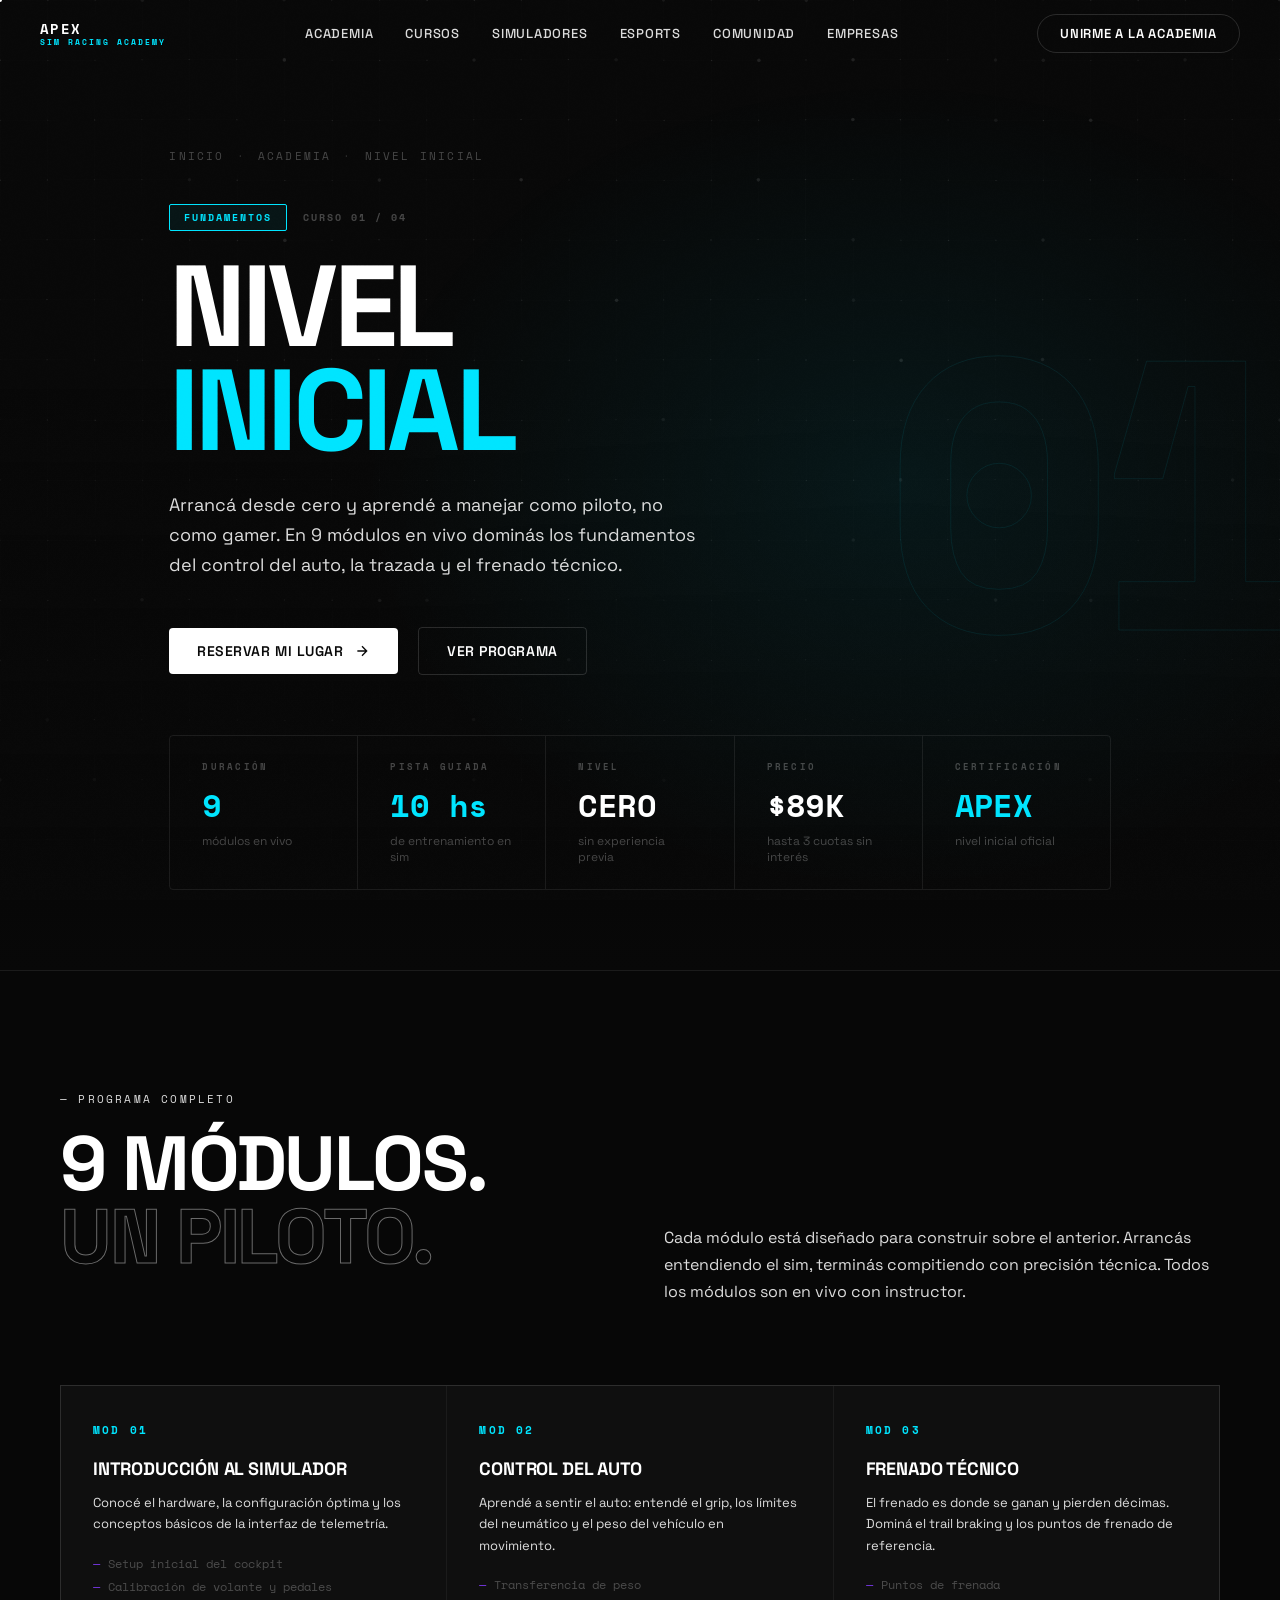
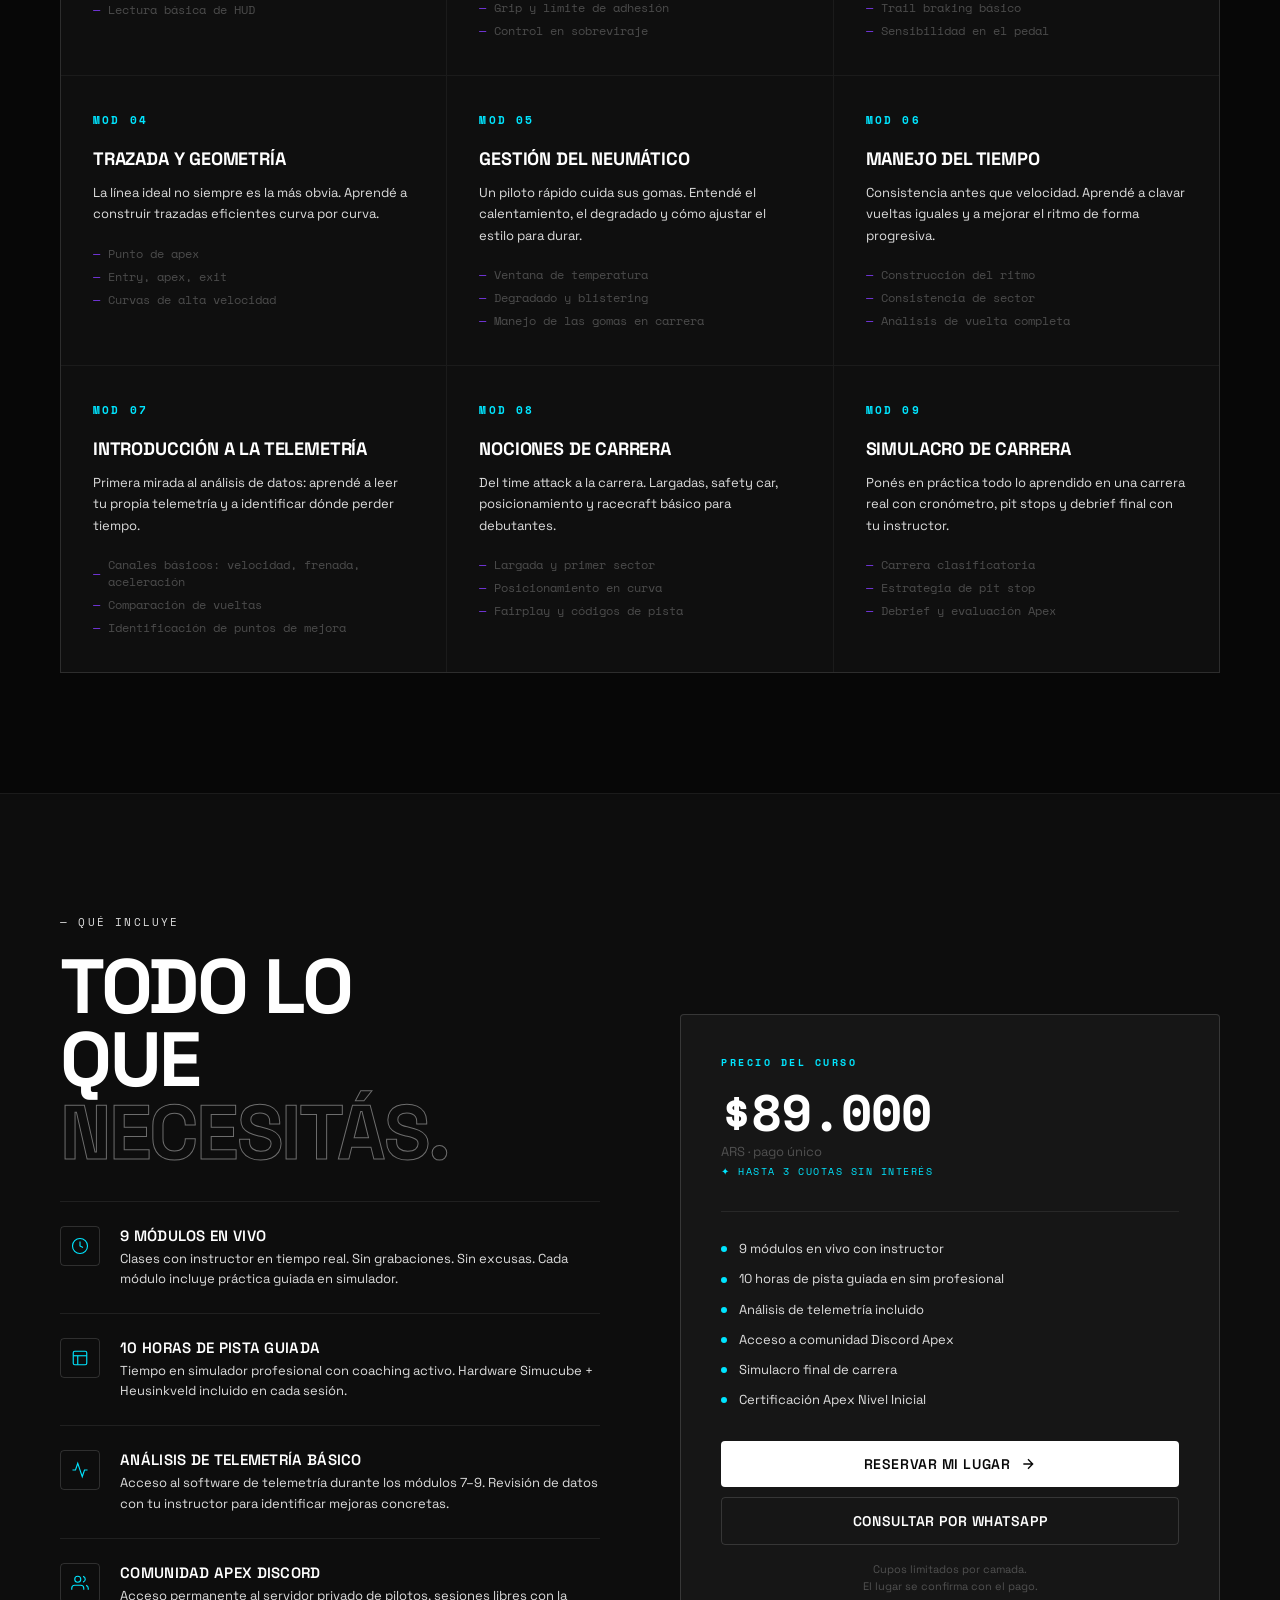
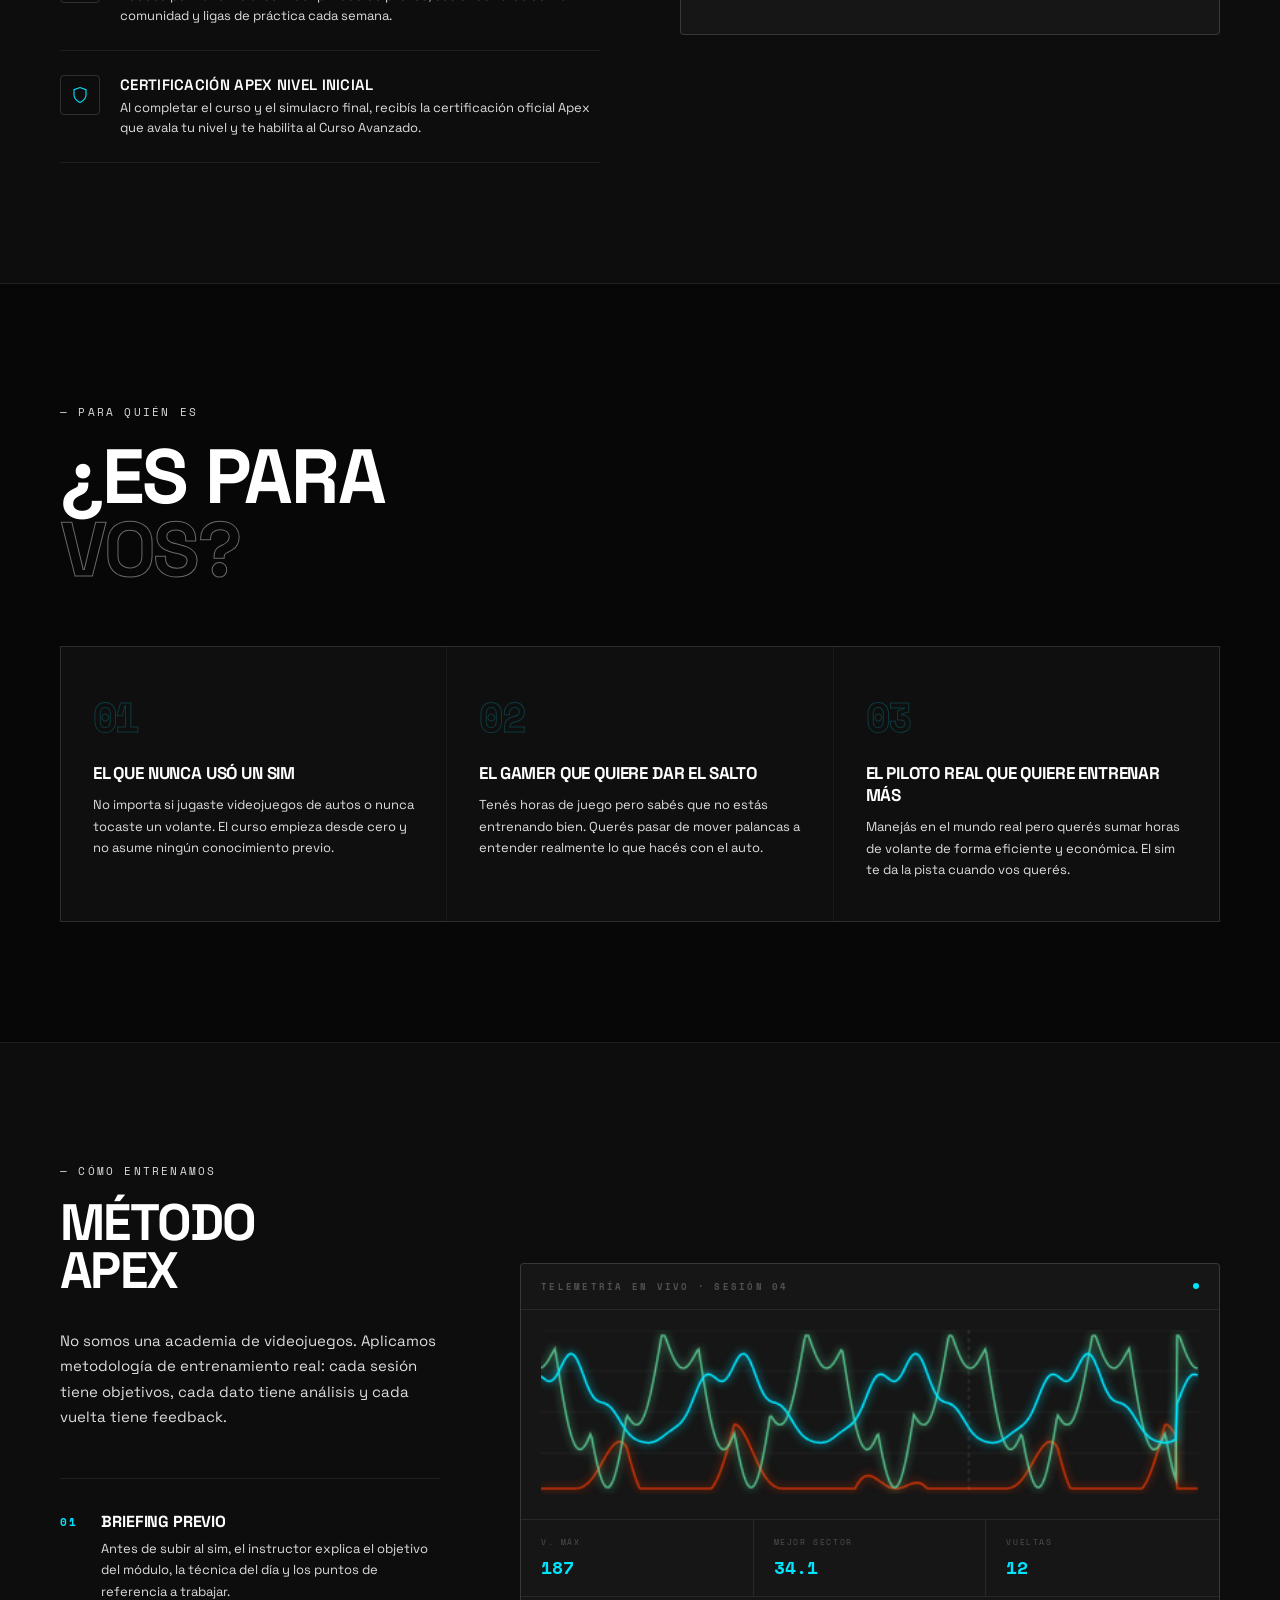
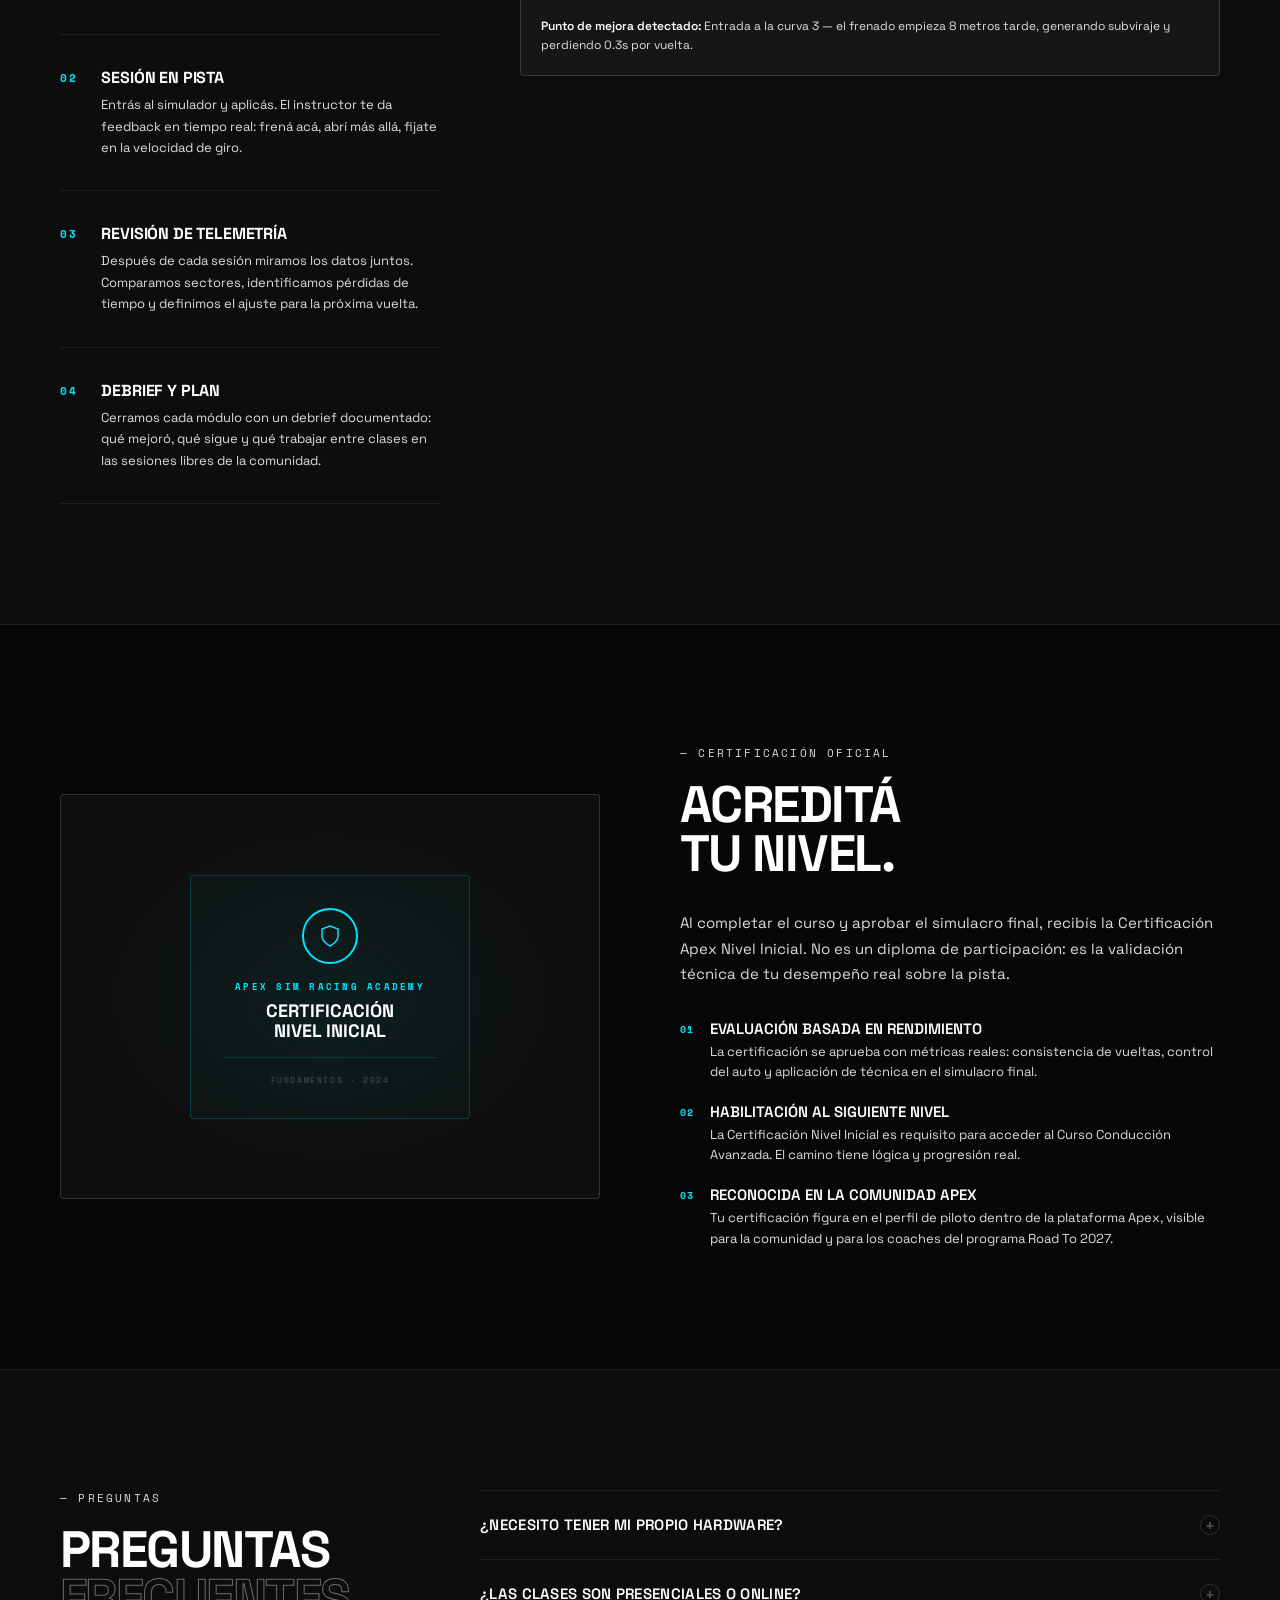
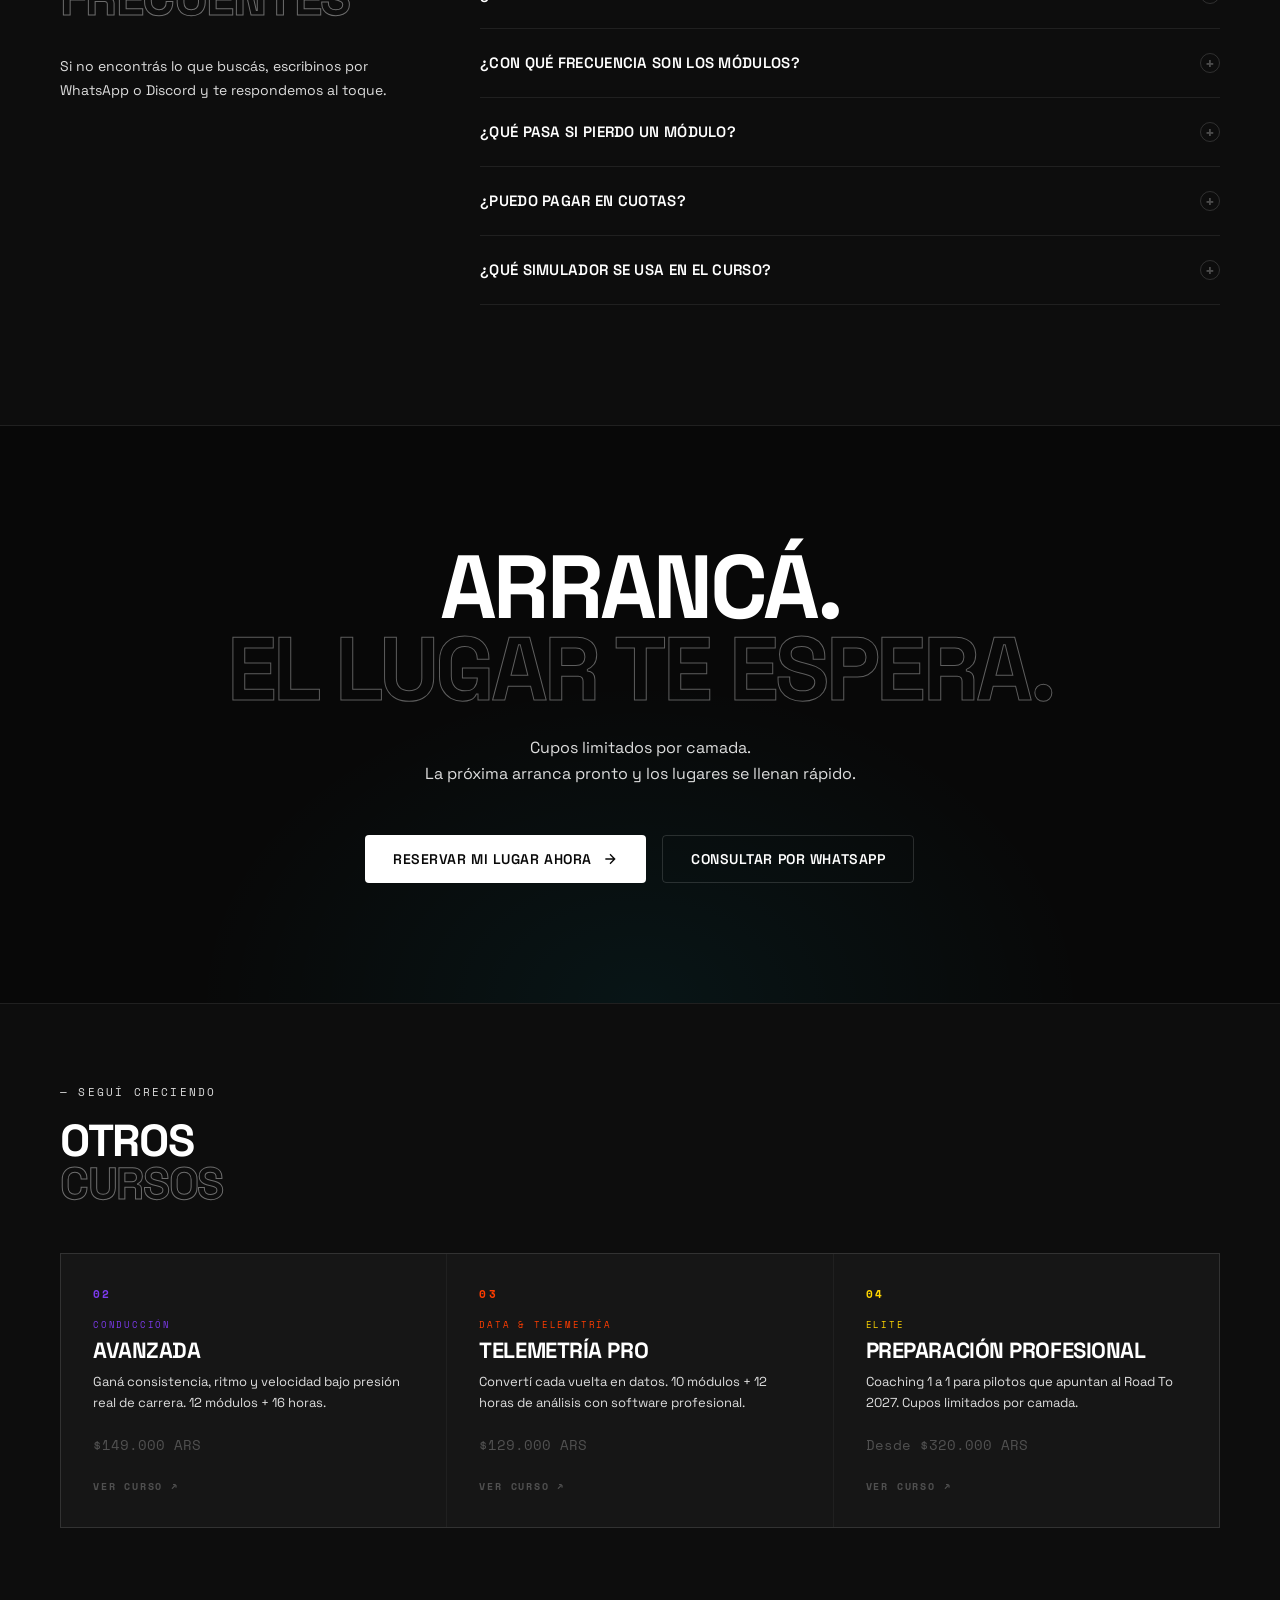
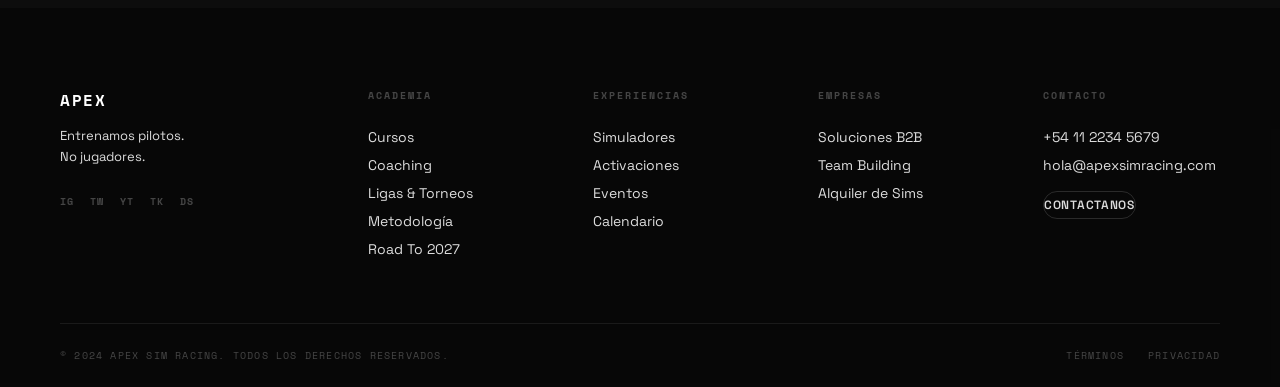
==== commit 35f5ad6f: "preentrega_v2" ====
--- a/curso-nivel-inicial.html
+++ b/curso-nivel-inicial.html
@@ -343,7 +343,7 @@
       font-family: var(--mono);
     }
     .modulo-tema::before {
-      content: '—'; color: var(--cyan); flex-shrink: 0;
+      content: '—'; color: var(--purple); flex-shrink: 0;
     }
 
     /* ═══ QUÉ INCLUYE ═══ */
@@ -1224,8 +1224,8 @@
   <!-- ═══ CTA FINAL ═══ -->
   <section class="cta-final">
     <div class="section-inner cta-final-inner">
-      <h2>ARRANCÁ.<br><em>EL LUGAR</em><br>TE ESPERA.</h2>
-      <p>Cupos limitados por camada. La próxima arranca pronto y los lugares se llenan rápido.</p>
+      <h2>ARRANCÁ.<br><em>EL LUGAR TE ESPERA.</em></h2>
+      <p>Cupos limitados por camada. <br>La próxima arranca pronto y los lugares se llenan rápido.</p>
       <div class="cta-final-btns">
         <a href="#" class="btn-primary magnetic">
           <span>Reservar mi lugar ahora</span>
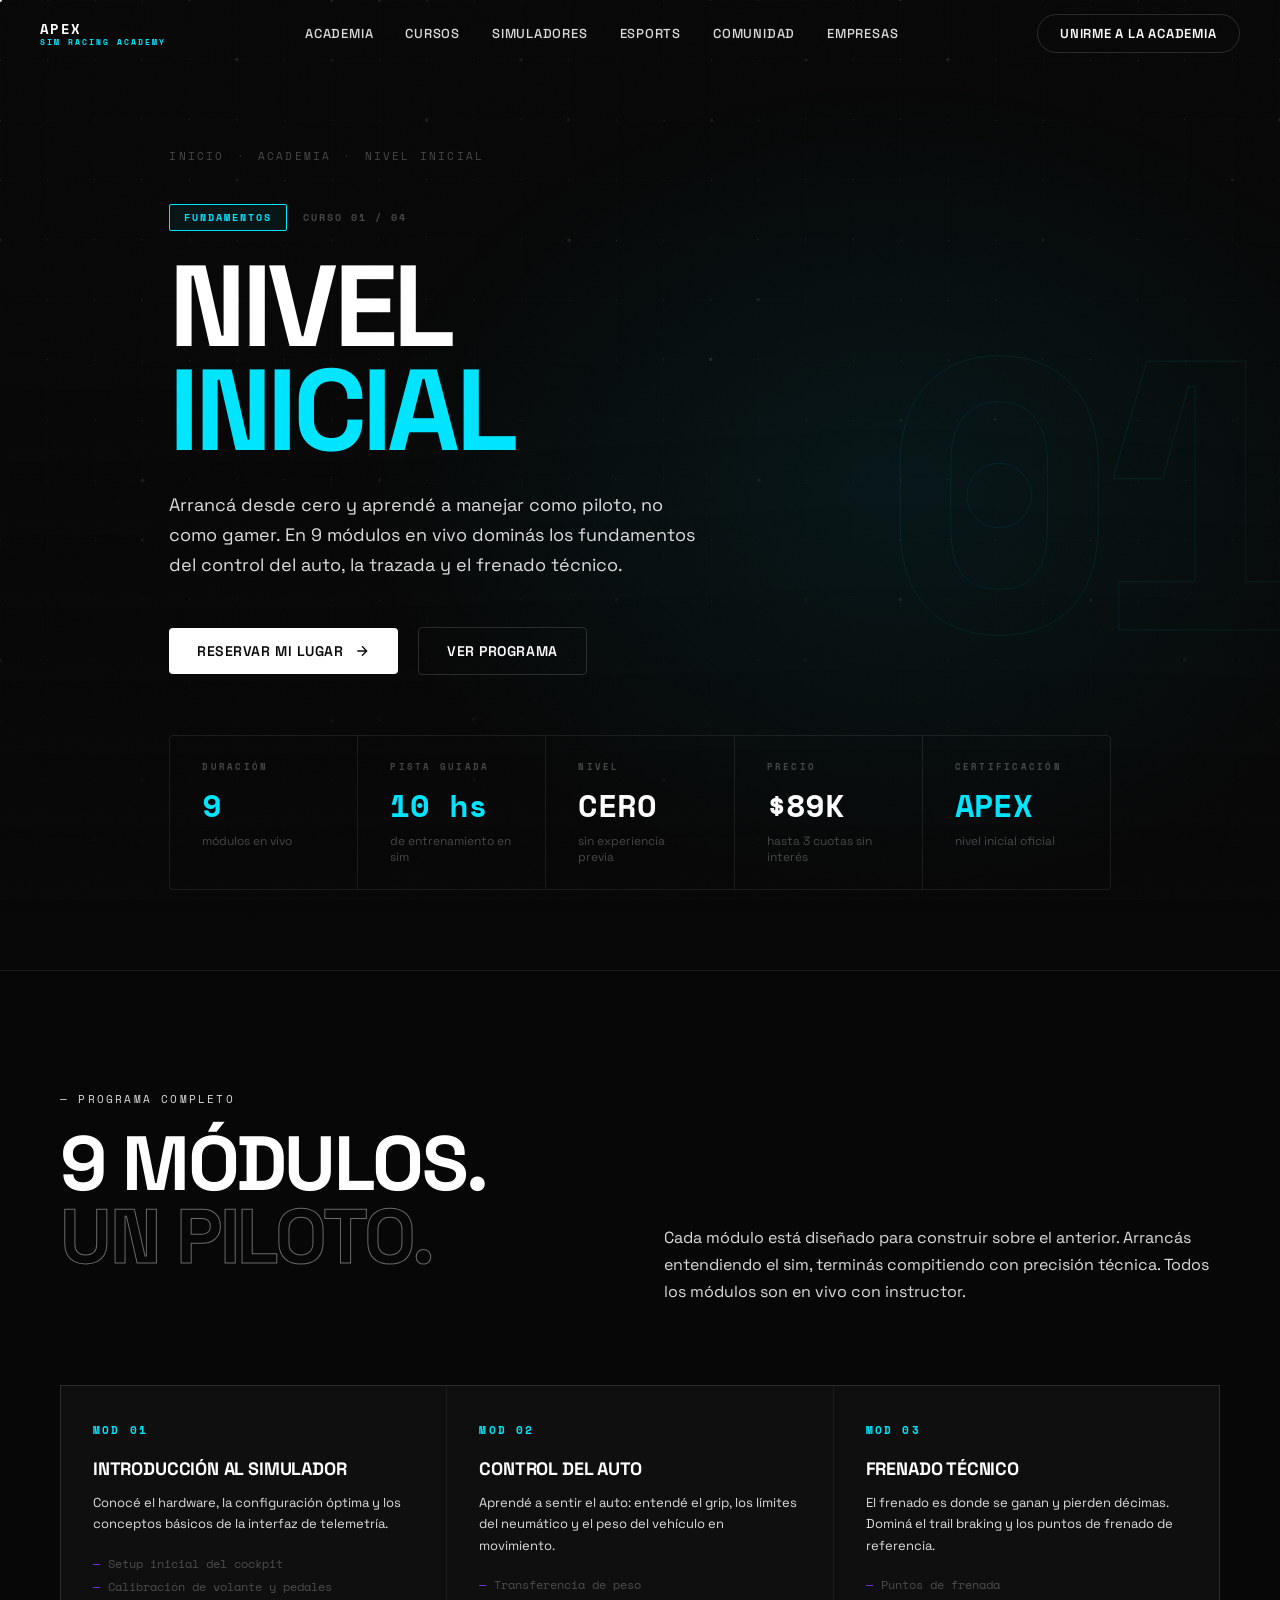
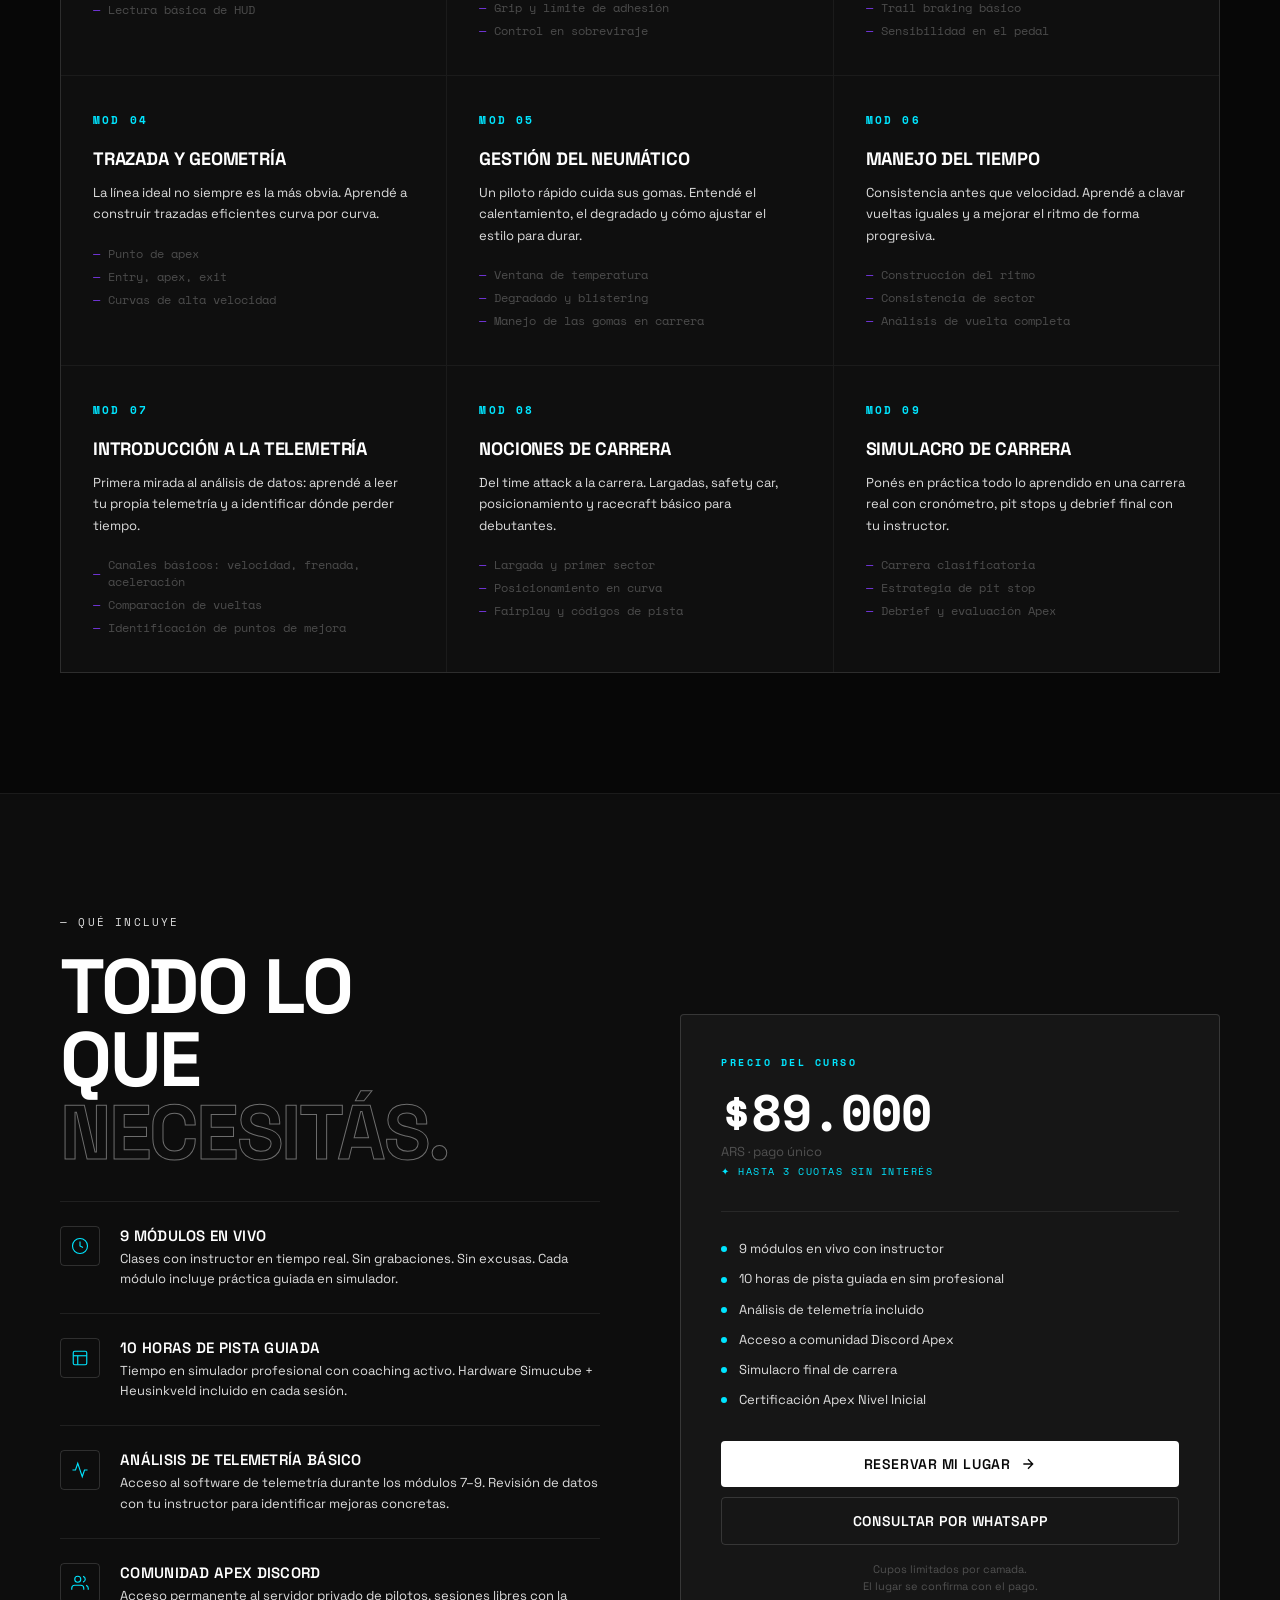
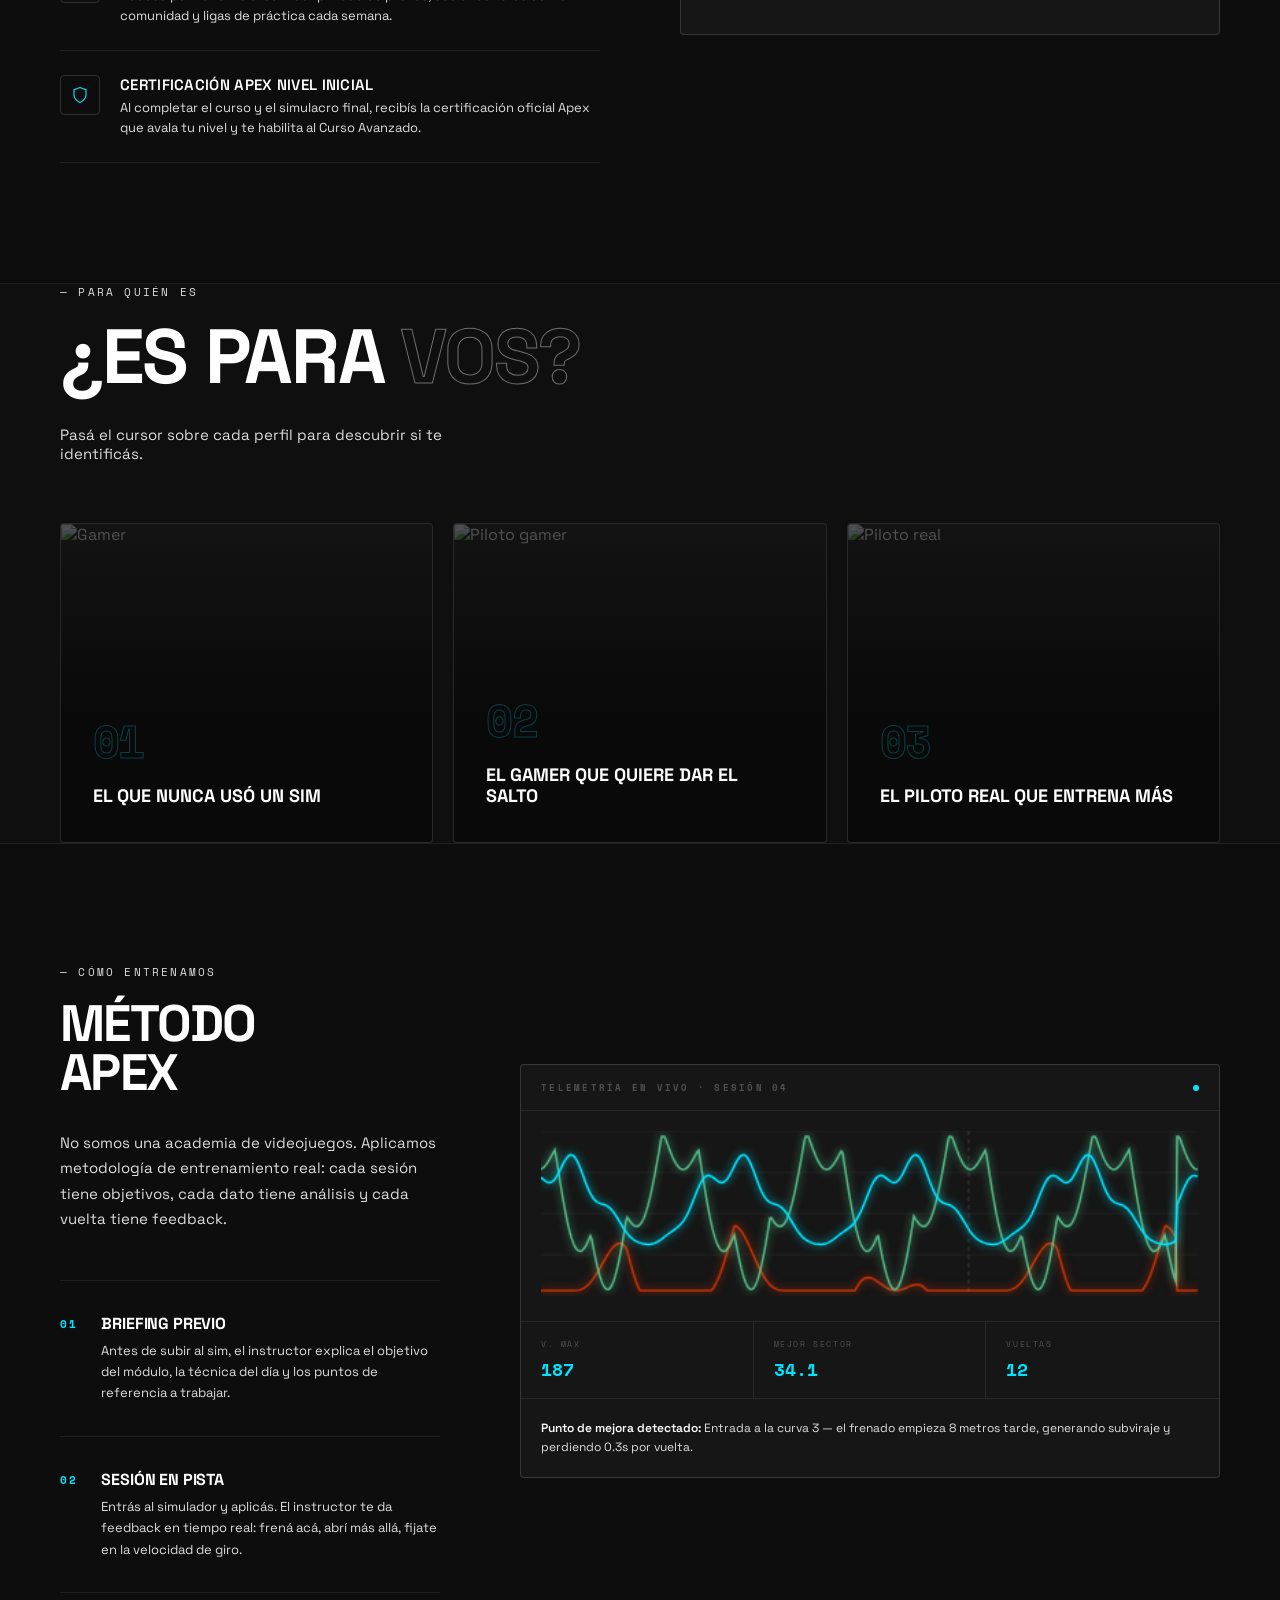
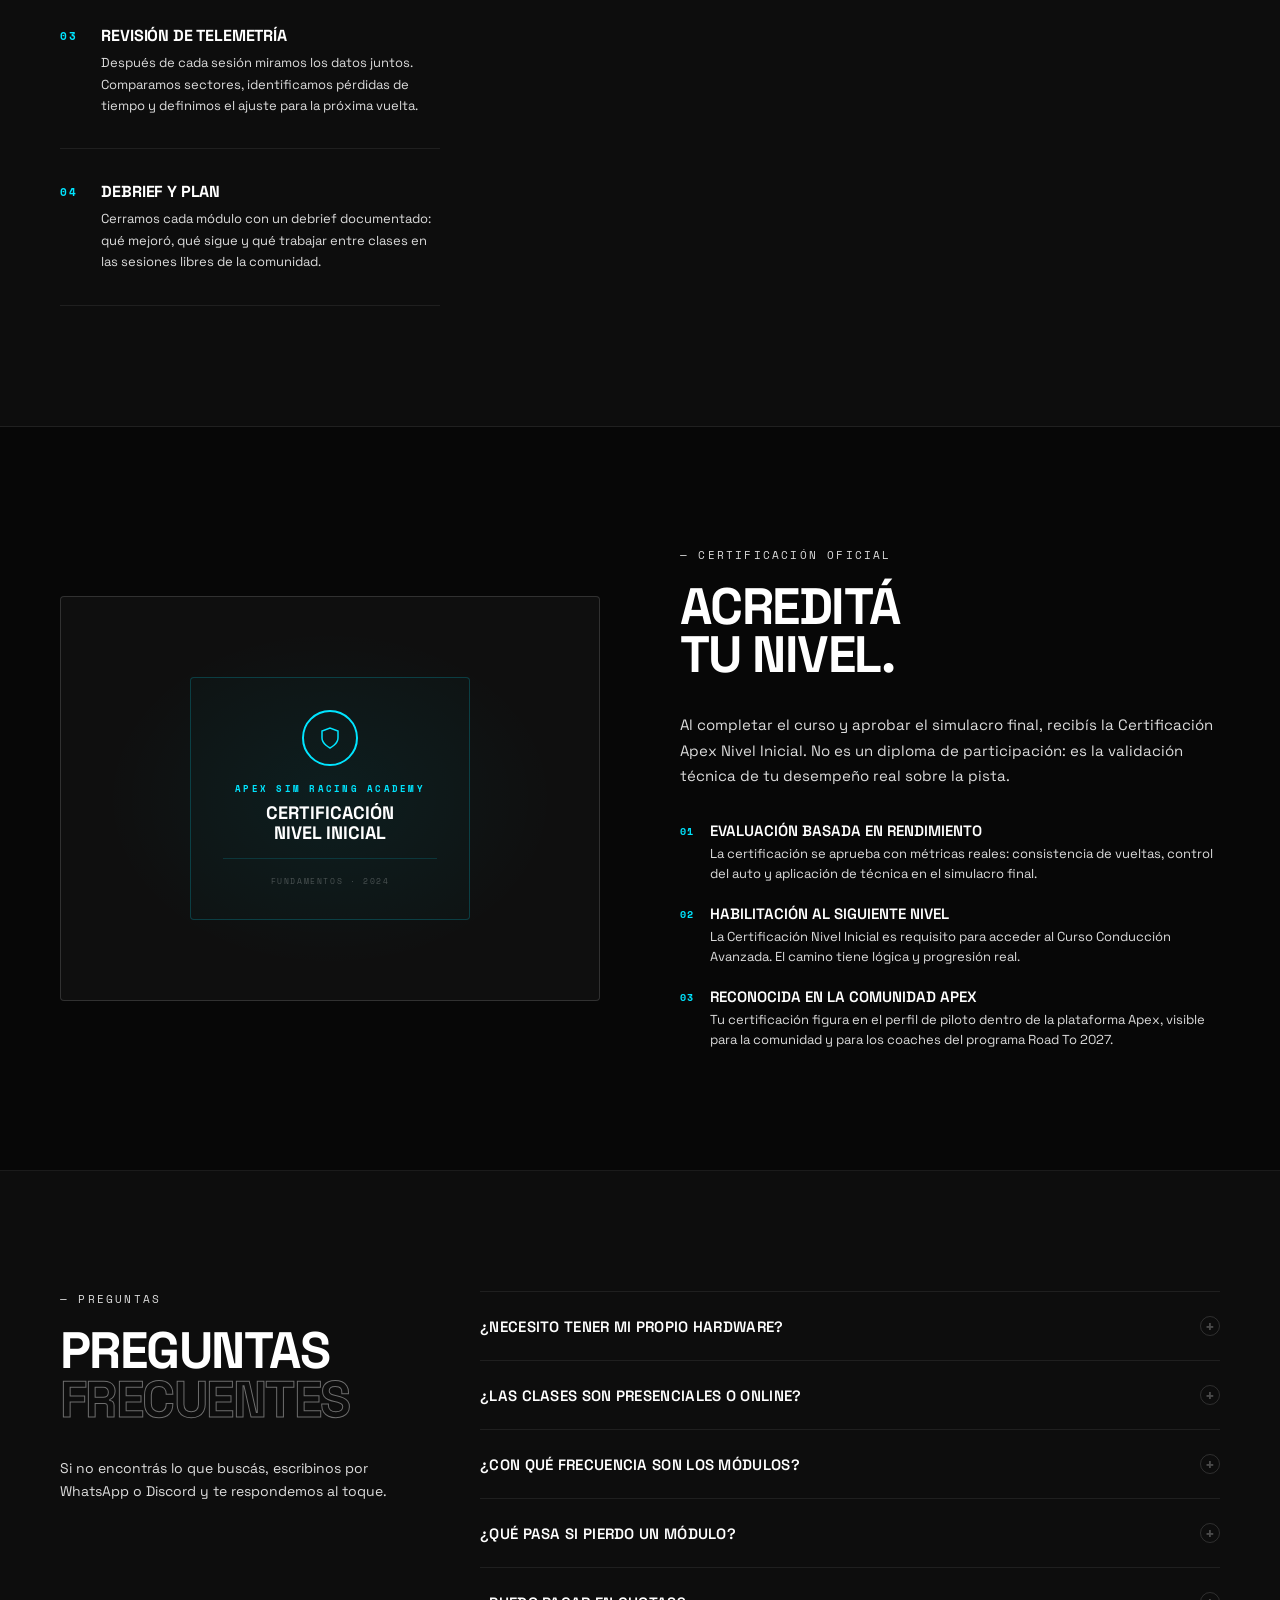
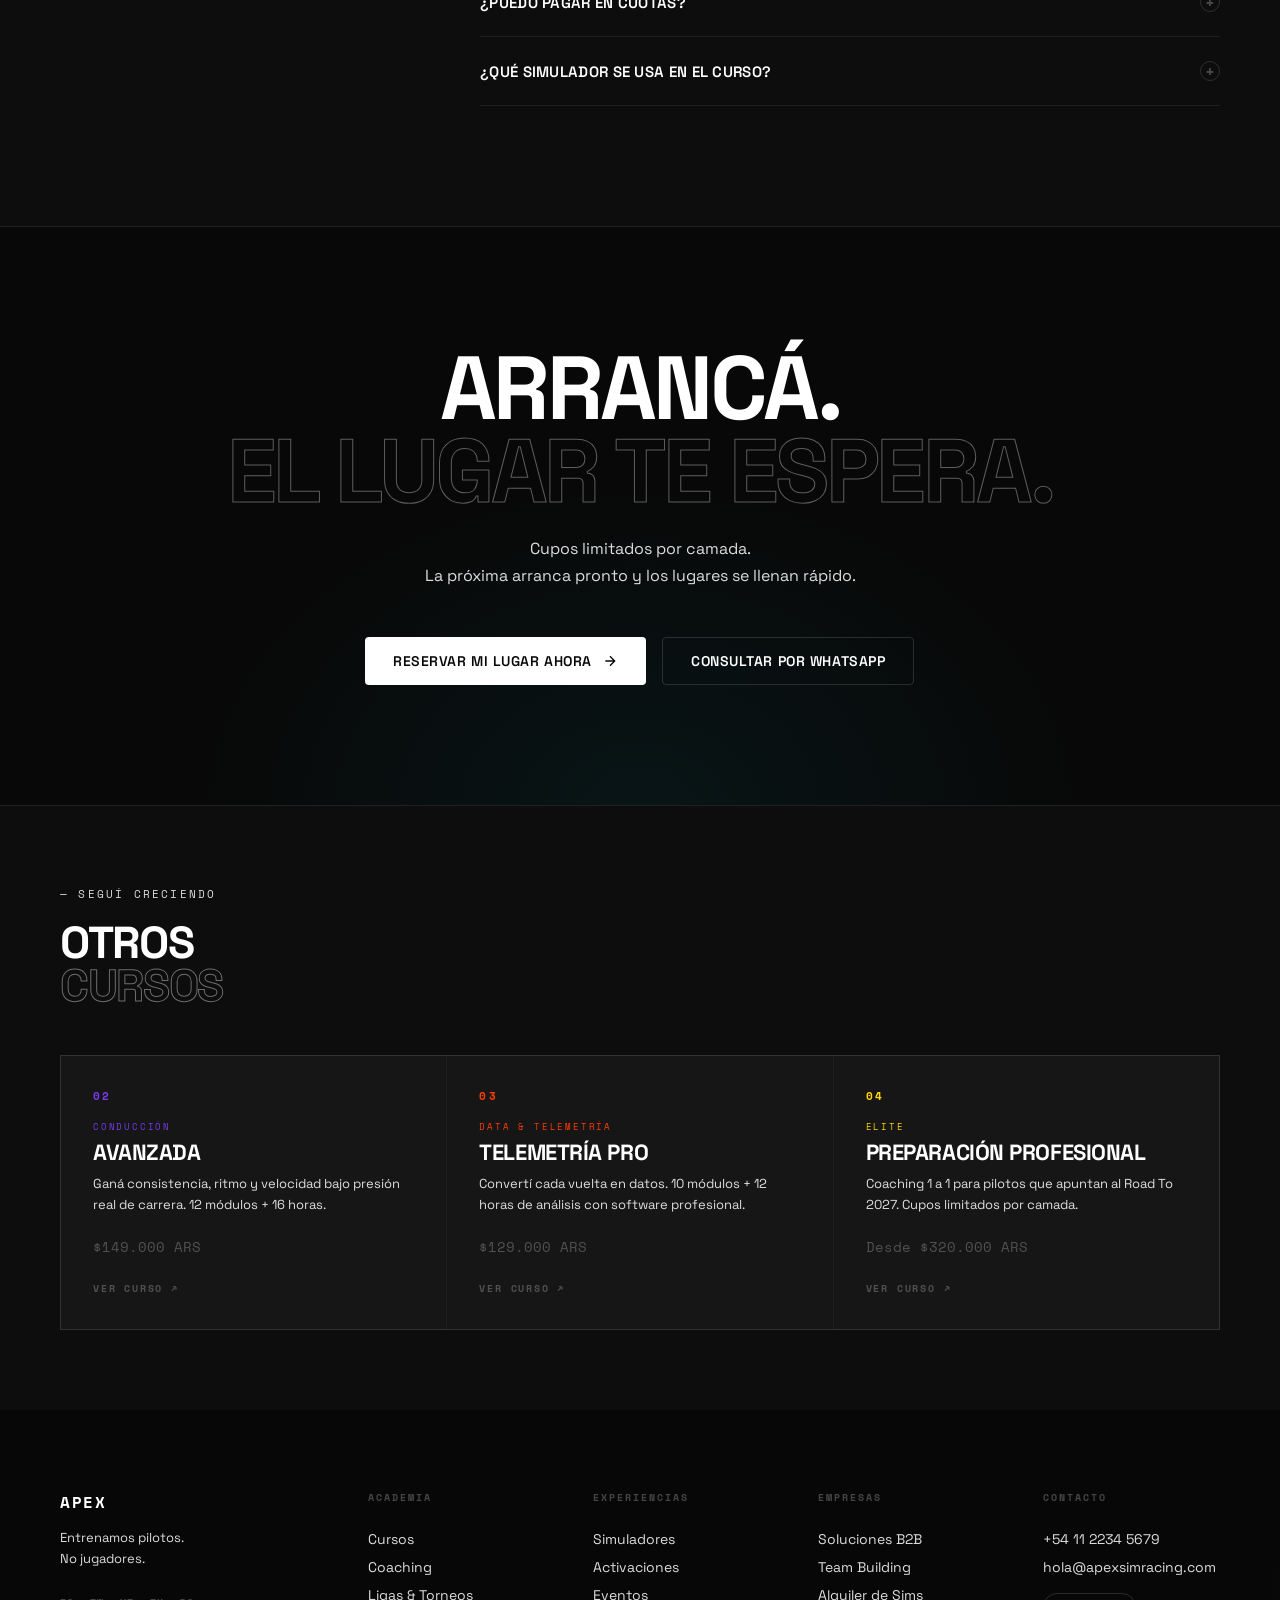
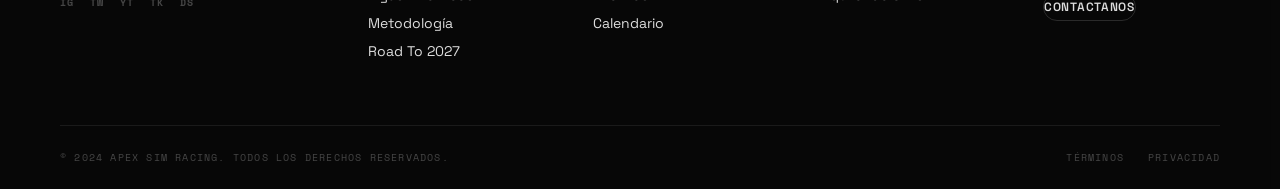
==== commit 203c1901: "preentrega_actualizado_v3" ====
--- a/curso-nivel-inicial.html
+++ b/curso-nivel-inicial.html
@@ -416,26 +416,27 @@
     .precio-cta .btn-primary { justify-content: center; }
     .precio-cta .btn-ghost { justify-content: center; }
 
-    /* ═══ PARA QUIÉN ═══ */
-    .paraquien-section { background: rgba(8,8,8,0.80); border-bottom: 1px solid var(--border); }
-    .paraquien-grid {
-      display: grid; grid-template-columns: repeat(3, 1fr); gap: 1px;
-      background: var(--border); border: 1px solid var(--border);
-      margin-top: 60px;
-    }
-    .pq-card {
-      background: var(--bg2); padding: 40px 32px;
-    }
-    .pq-num {
-      font-family: var(--mono); font-size: 40px; font-weight: 700;
-      color: transparent; -webkit-text-stroke: 1px rgba(0,229,255,0.2);
-      display: block; margin-bottom: 16px; letter-spacing: -0.04em;
-    }
-    .pq-title {
-      font-size: 17px; font-weight: 700; text-transform: uppercase;
-      color: var(--white); margin-bottom: 10px; letter-spacing: -0.01em;
-    }
-    .pq-desc { font-size: 13px; line-height: 1.65; color: var(--muted); }
+   /* ═══════════════════════════════════════
+    PARA QUIÉN — flip cards
+    ═══════════════════════════════════════ */
+   .paraquien-section{background:var(--bg2);border-bottom:1px solid var(--border)}
+   .pq-header{margin-bottom:60px}
+   .pq-grid{display:grid;grid-template-columns:repeat(3,1fr);gap:20px}
+   .pq-flip{height:320px;perspective:1000px;cursor:none}
+   .pq-flip-inner{position:relative;width:100%;height:100%;transform-style:preserve-3d;transition:transform .65s var(--ease)}
+   .pq-flip:hover .pq-flip-inner{transform:rotateY(180deg)}
+   .pq-face{position:absolute;inset:0;backface-visibility:hidden;border-radius:4px;padding:36px 32px;display:flex;flex-direction:column;justify-content:flex-end;overflow:hidden}
+   .pq-front{background:var(--bg3);border:1px solid var(--border)}
+   .pq-front img{position:absolute;inset:0;width:100%;height:100%;object-fit:cover;opacity:0.35;transition:opacity .3s}
+   .pq-flip:hover .pq-front img{opacity:0.5}
+   .pq-front::after{content:'';position:absolute;inset:0;background:linear-gradient(to top,rgba(8,8,8,0.9) 40%,rgba(8,8,8,0.2) 100%)}
+   .pq-front-content{position:relative;z-index:1}
+   .pq-num{font-family:var(--mono);font-size:44px;font-weight:700;color:transparent;-webkit-text-stroke:1px rgba(0,229,255,0.25);display:block;margin-bottom:12px;letter-spacing:-.04em}
+   .pq-title{font-size:18px;font-weight:700;text-transform:uppercase;color:var(--white);line-height:1.15}
+   .pq-back{background:linear-gradient(135deg,rgba(124,58,237,0.15),rgba(0,229,255,0.08));border:1px solid rgba(0,229,255,0.2);transform:rotateY(180deg);justify-content:center;gap:16px}
+   .pq-back-title{font-size:16px;font-weight:700;text-transform:uppercase;color:var(--white);margin-bottom:8px}
+   .pq-back-desc{font-size:13px;color:var(--muted);line-height:1.65}
+   .pq-back-tag{font-family:var(--mono);font-size:9px;letter-spacing:0.2em;color:var(--cyan);text-transform:uppercase;margin-top:auto}
 
     /* ═══ METODOLOGÍA ═══ */
     .metodologia-section { background: rgba(15,15,15,0.82); border-bottom: 1px solid var(--border); }
@@ -1026,31 +1027,70 @@
     </div>
   </section>
 
-  <!-- ═══ PARA QUIÉN ES ═══ -->
-  <section class="section paraquien-section">
-    <div class="section-inner">
+<!-- ═══ PARA QUIÉN — Flip Cards ═══ -->
+<section class="page-section paraquien-section">
+  <div class="section-inner">
+    <div class="pq-header reveal">
       <span class="section-tag">— PARA QUIÉN ES</span>
-      <h2 class="section-title">¿ES PARA<br><em>VOS?</em></h2>
-
-      <div class="paraquien-grid">
-        <div class="pq-card">
-          <span class="pq-num">01</span>
-          <div class="pq-title">El que nunca usó un sim</div>
-          <div class="pq-desc">No importa si jugaste videojuegos de autos o nunca tocaste un volante. El curso empieza desde cero y no asume ningún conocimiento previo.</div>
-        </div>
-        <div class="pq-card">
-          <span class="pq-num">02</span>
-          <div class="pq-title">El gamer que quiere dar el salto</div>
-          <div class="pq-desc">Tenés horas de juego pero sabés que no estás entrenando bien. Querés pasar de mover palancas a entender realmente lo que hacés con el auto.</div>
-        </div>
-        <div class="pq-card">
-          <span class="pq-num">03</span>
-          <div class="pq-title">El piloto real que quiere entrenar más</div>
-          <div class="pq-desc">Manejás en el mundo real pero querés sumar horas de volante de forma eficiente y económica. El sim te da la pista cuando vos querés.</div>
-        </div>
-      </div>
+      <h2 class="section-title">¿ES PARA <em>VOS?</em></h2>
+      <p style="font-size:15px;color:var(--muted);max-width:440px;margin-top:8px">Pasá el cursor sobre cada perfil para descubrir si te identificás.</p>
     </div>
-  </section>
+    <div class="pq-grid">
+
+      <div class="pq-flip">
+        <div class="pq-flip-inner">
+          <div class="pq-face pq-front">
+            <img src="https://images.unsplash.com/photo-1558618666-fcd25c85cd64?w=600&q=80" alt="Gamer">
+            <div class="pq-front-content">
+              <span class="pq-num">01</span>
+              <div class="pq-title">El que nunca usó un sim</div>
+            </div>
+          </div>
+          <div class="pq-face pq-back">
+            <div class="pq-back-title">Empezás desde cero</div>
+            <div class="pq-back-desc">No importa si jugaste videojuegos o nunca tocaste un volante. El curso arranca desde cero y no asume ningún conocimiento previo.</div>
+            <span class="pq-back-tag">→ NIVEL INICIAL IDEAL</span>
+          </div>
+        </div>
+      </div>
+
+      <div class="pq-flip">
+        <div class="pq-flip-inner">
+          <div class="pq-face pq-front">
+            <img src="https://images.unsplash.com/photo-1547394765-185e1e68f34e?w=600&q=80" alt="Piloto gamer">
+            <div class="pq-front-content">
+              <span class="pq-num">02</span>
+              <div class="pq-title">El gamer que quiere dar el salto</div>
+            </div>
+          </div>
+          <div class="pq-face pq-back">
+            <div class="pq-back-title">Pasás de mover palancas a manejar</div>
+            <div class="pq-back-desc">Tenés horas de juego pero sabés que no estás entrenando bien. Querés entender realmente lo que hacés con el auto.</div>
+            <span class="pq-back-tag">→ RESET TÉCNICO TOTAL</span>
+          </div>
+        </div>
+      </div>
+
+      <div class="pq-flip">
+        <div class="pq-flip-inner">
+          <div class="pq-face pq-front">
+            <img src="https://images.unsplash.com/photo-1619642751034-765dfdf7c58e?w=600&q=80" alt="Piloto real">
+            <div class="pq-front-content">
+              <span class="pq-num">03</span>
+              <div class="pq-title">El piloto real que entrena más</div>
+            </div>
+          </div>
+          <div class="pq-face pq-back">
+            <div class="pq-back-title">El sim como herramienta real</div>
+            <div class="pq-back-desc">Manejás en el mundo real pero querés sumar horas de volante de forma eficiente y económica. El sim te da la pista cuando vos querés.</div>
+            <span class="pq-back-tag">→ +HORAS, MISMO NIVEL</span>
+          </div>
+        </div>
+      </div>
+
+    </div>
+  </div>
+</section>
 
   <!-- ═══ METODOLOGÍA ═══ -->
   <section class="section metodologia-section">
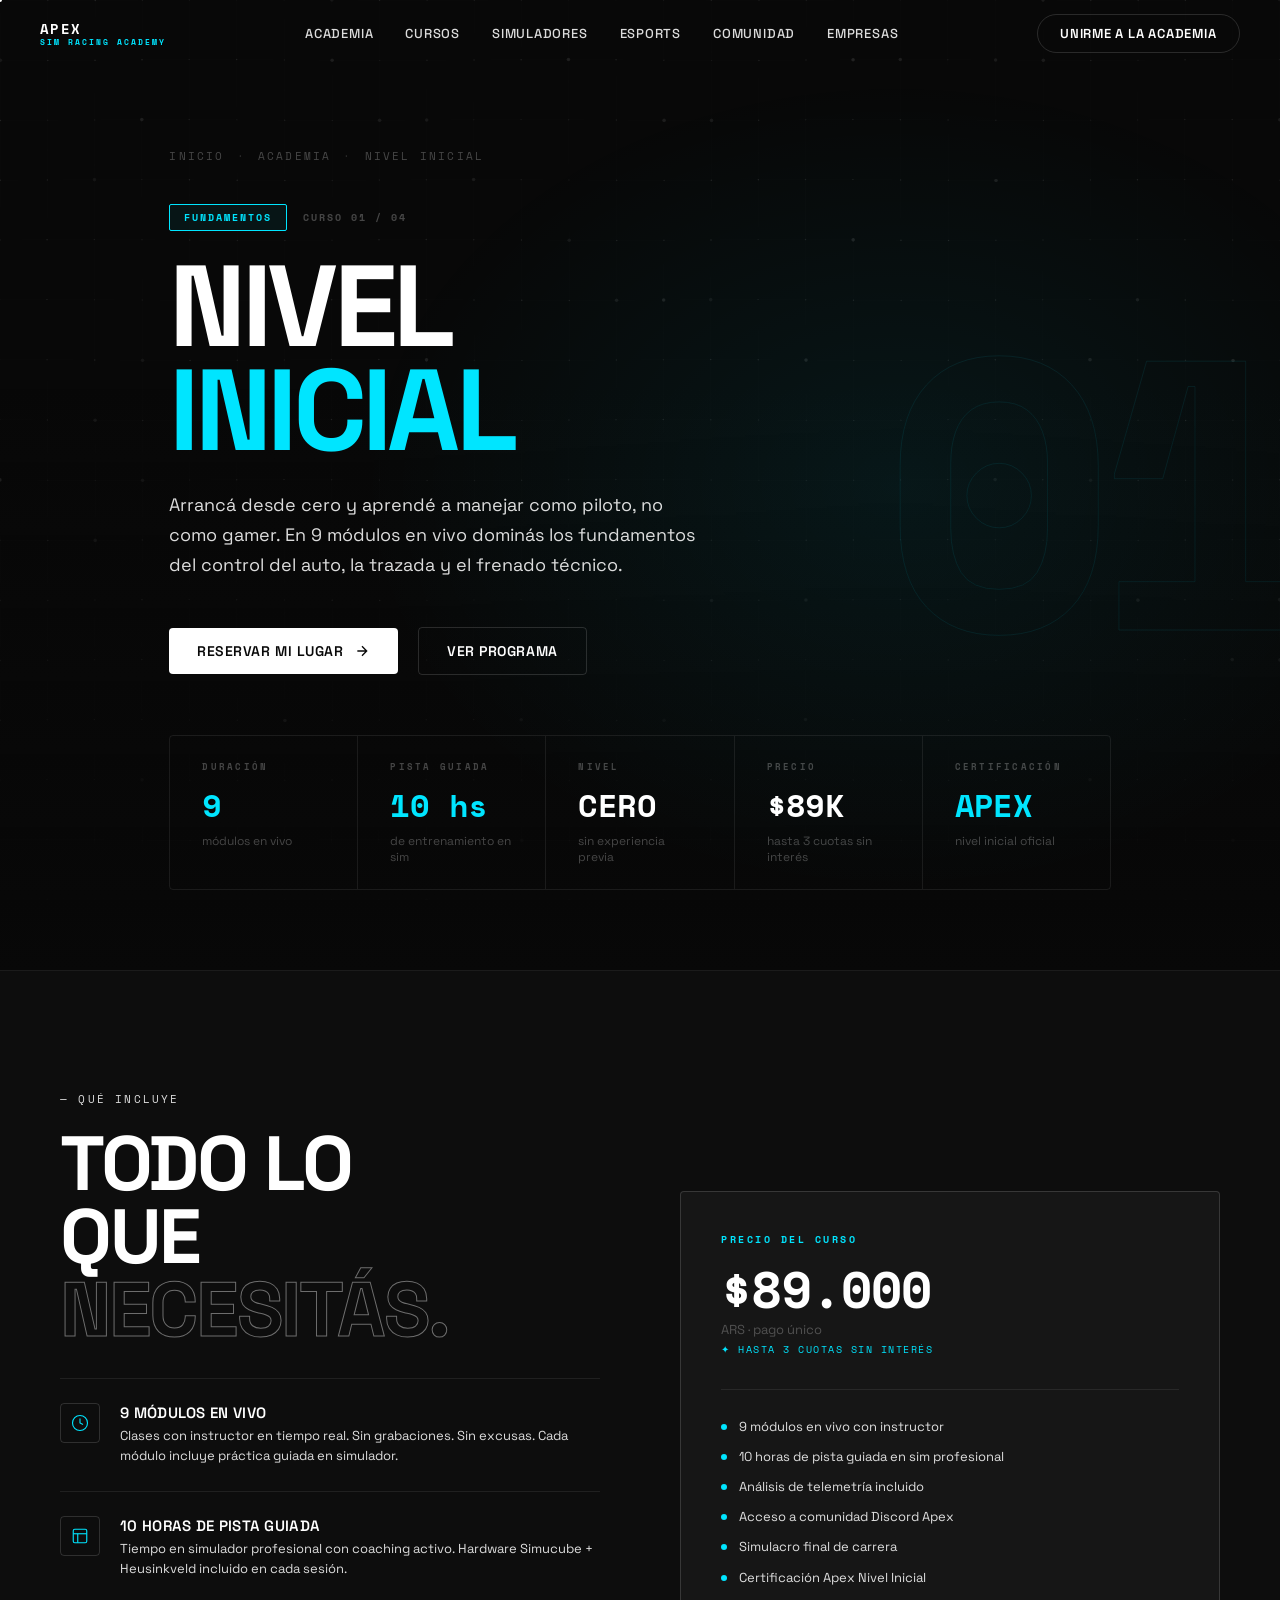
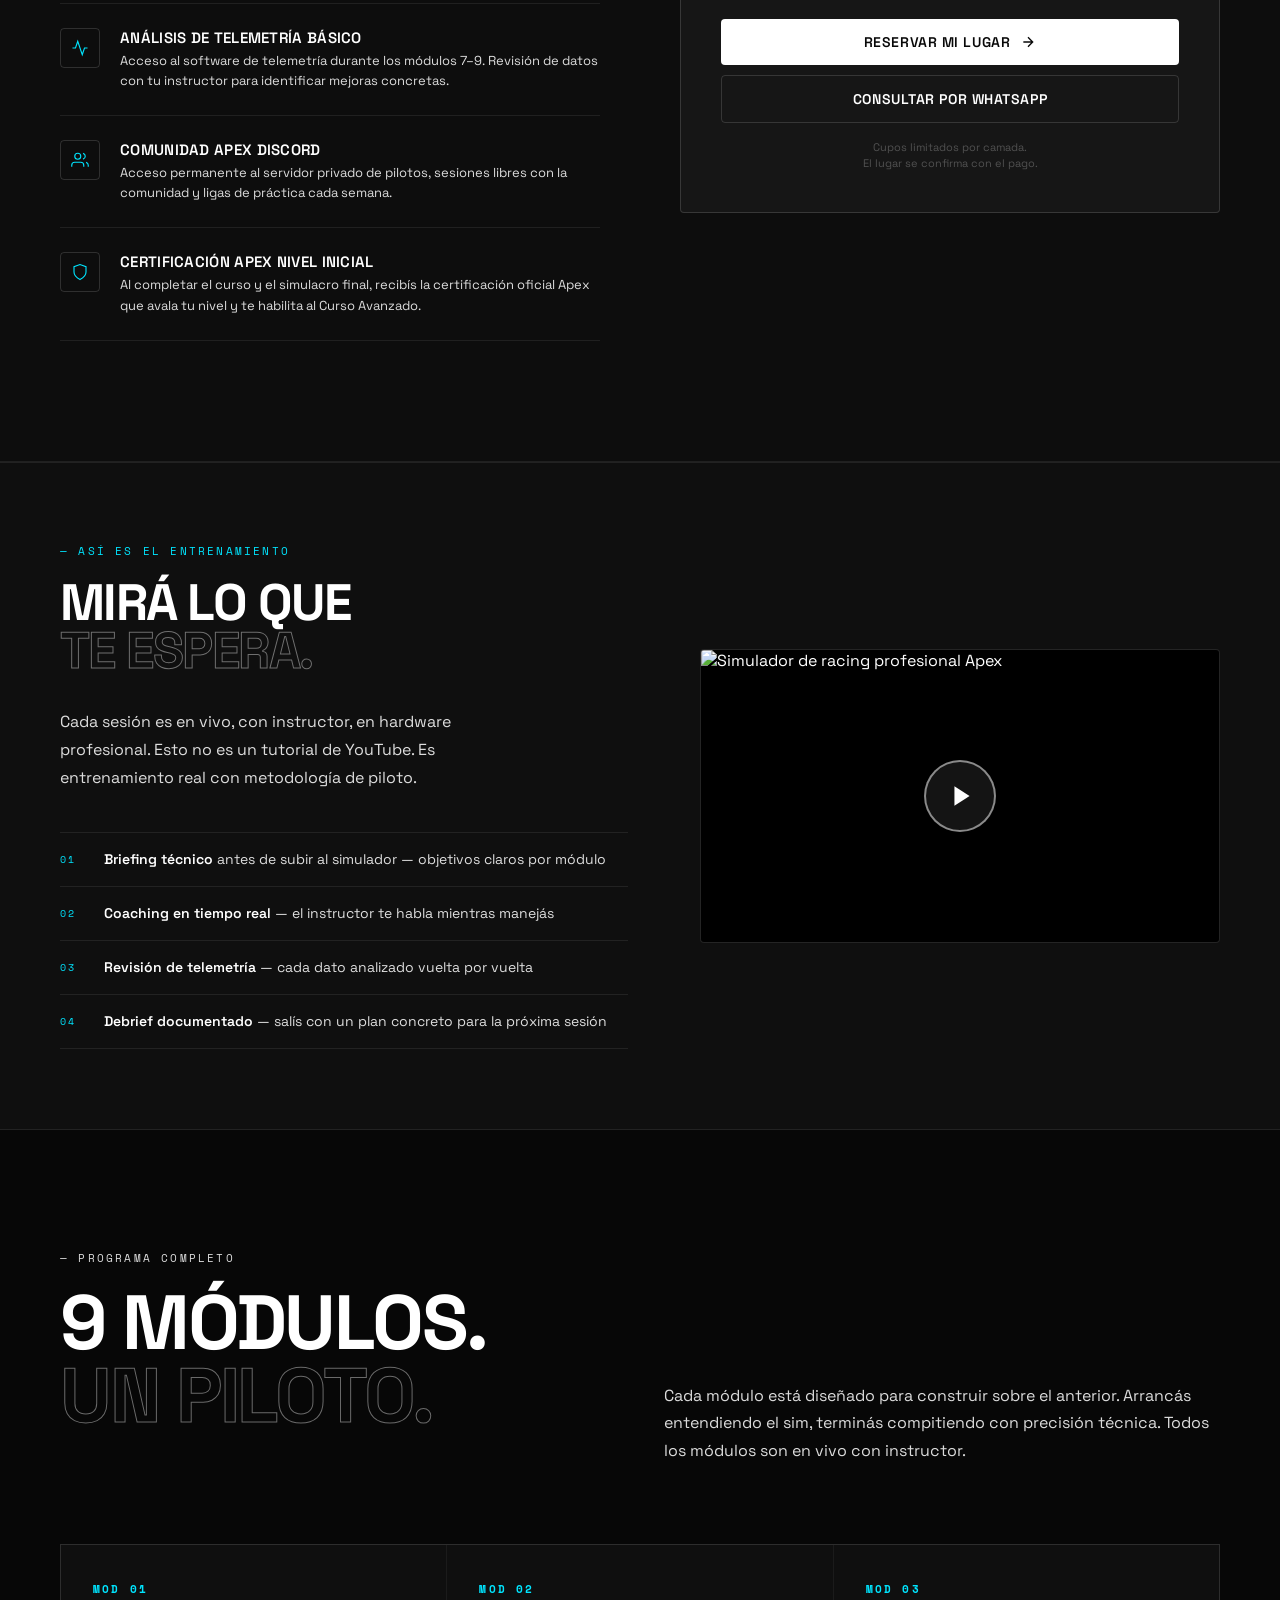
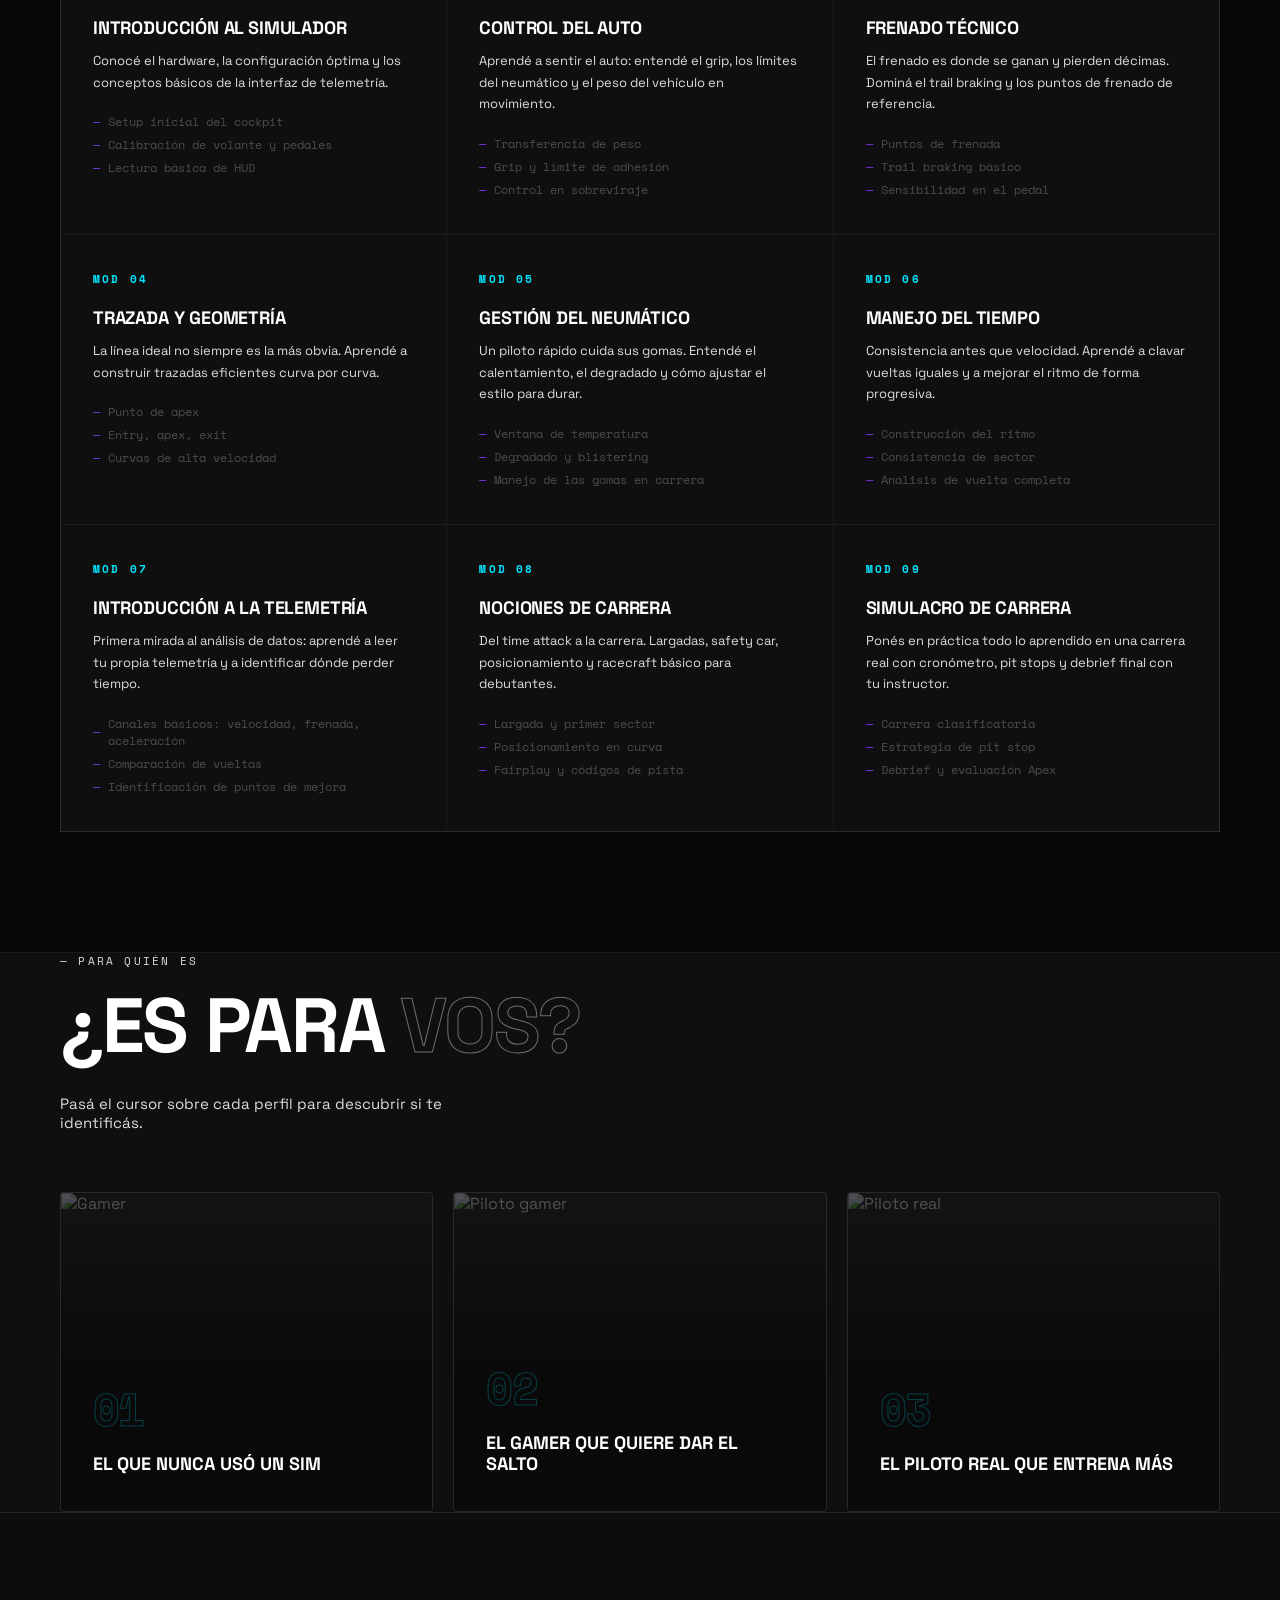
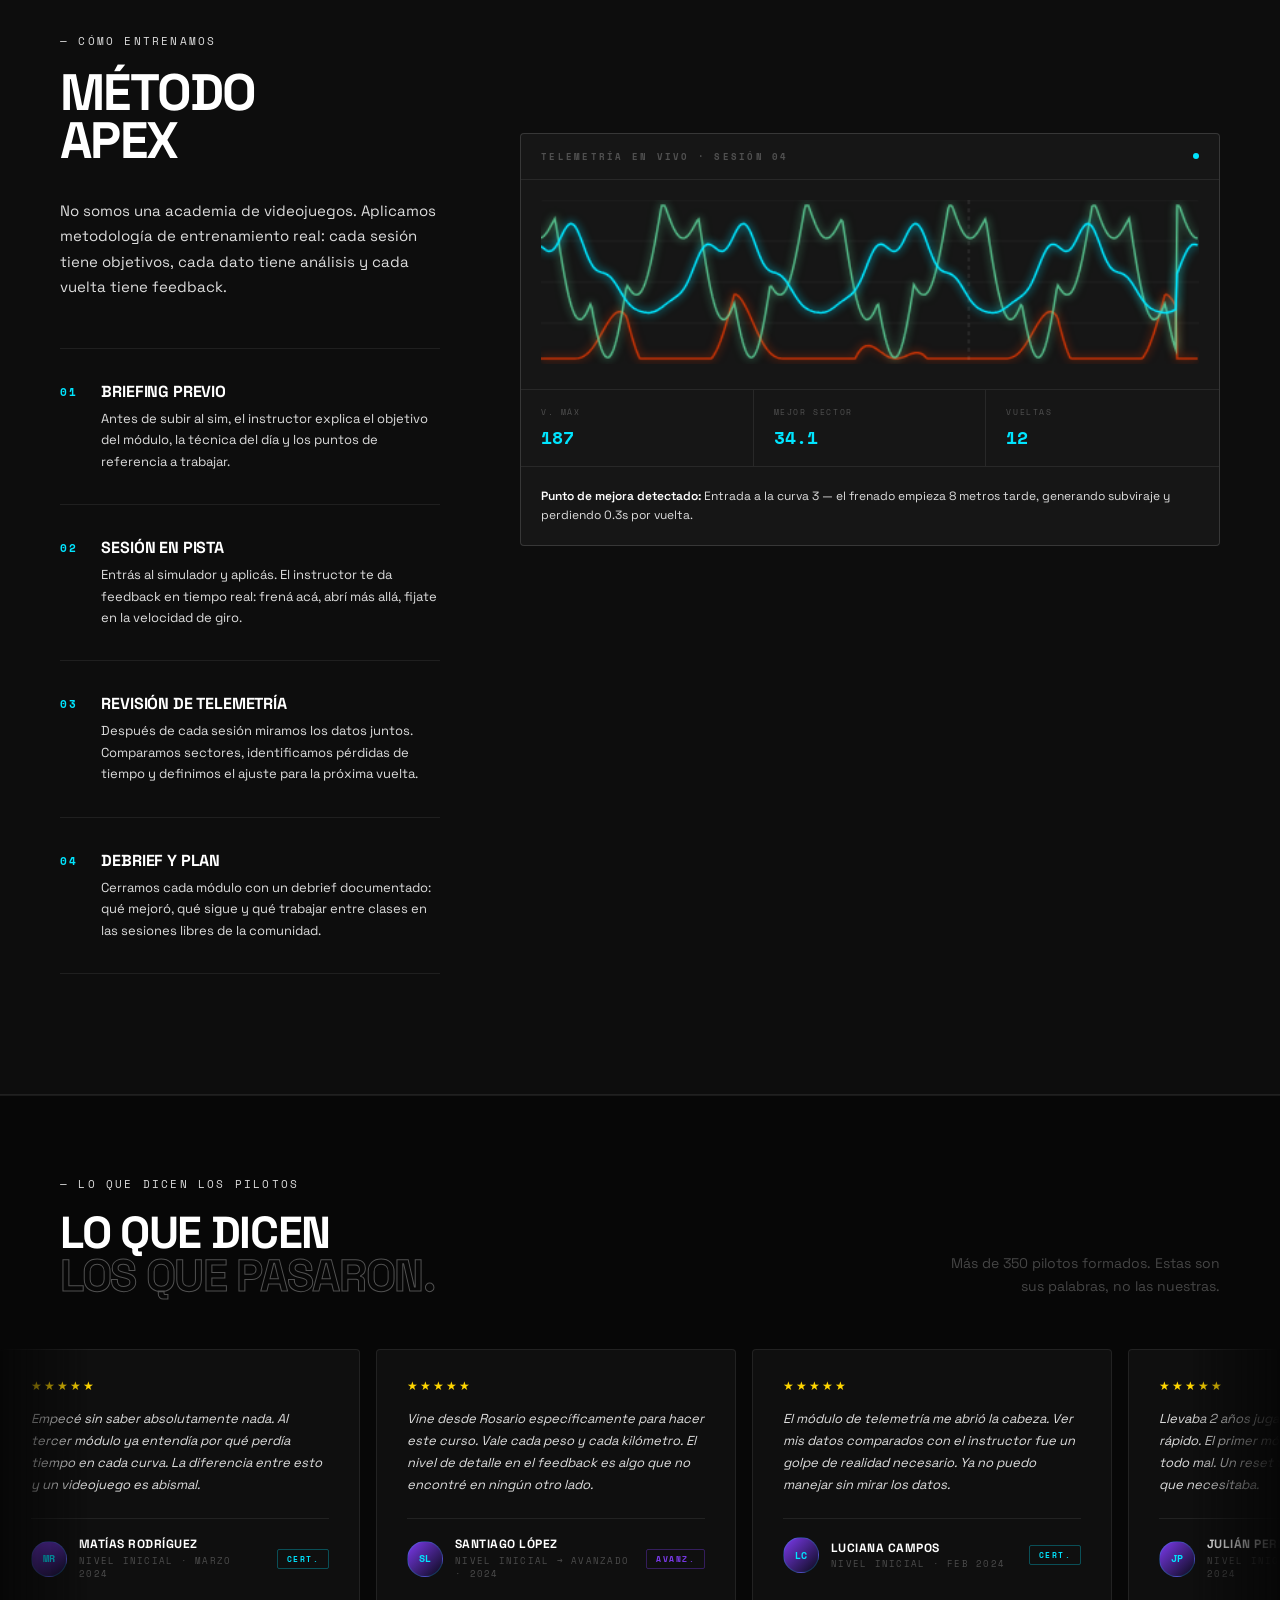
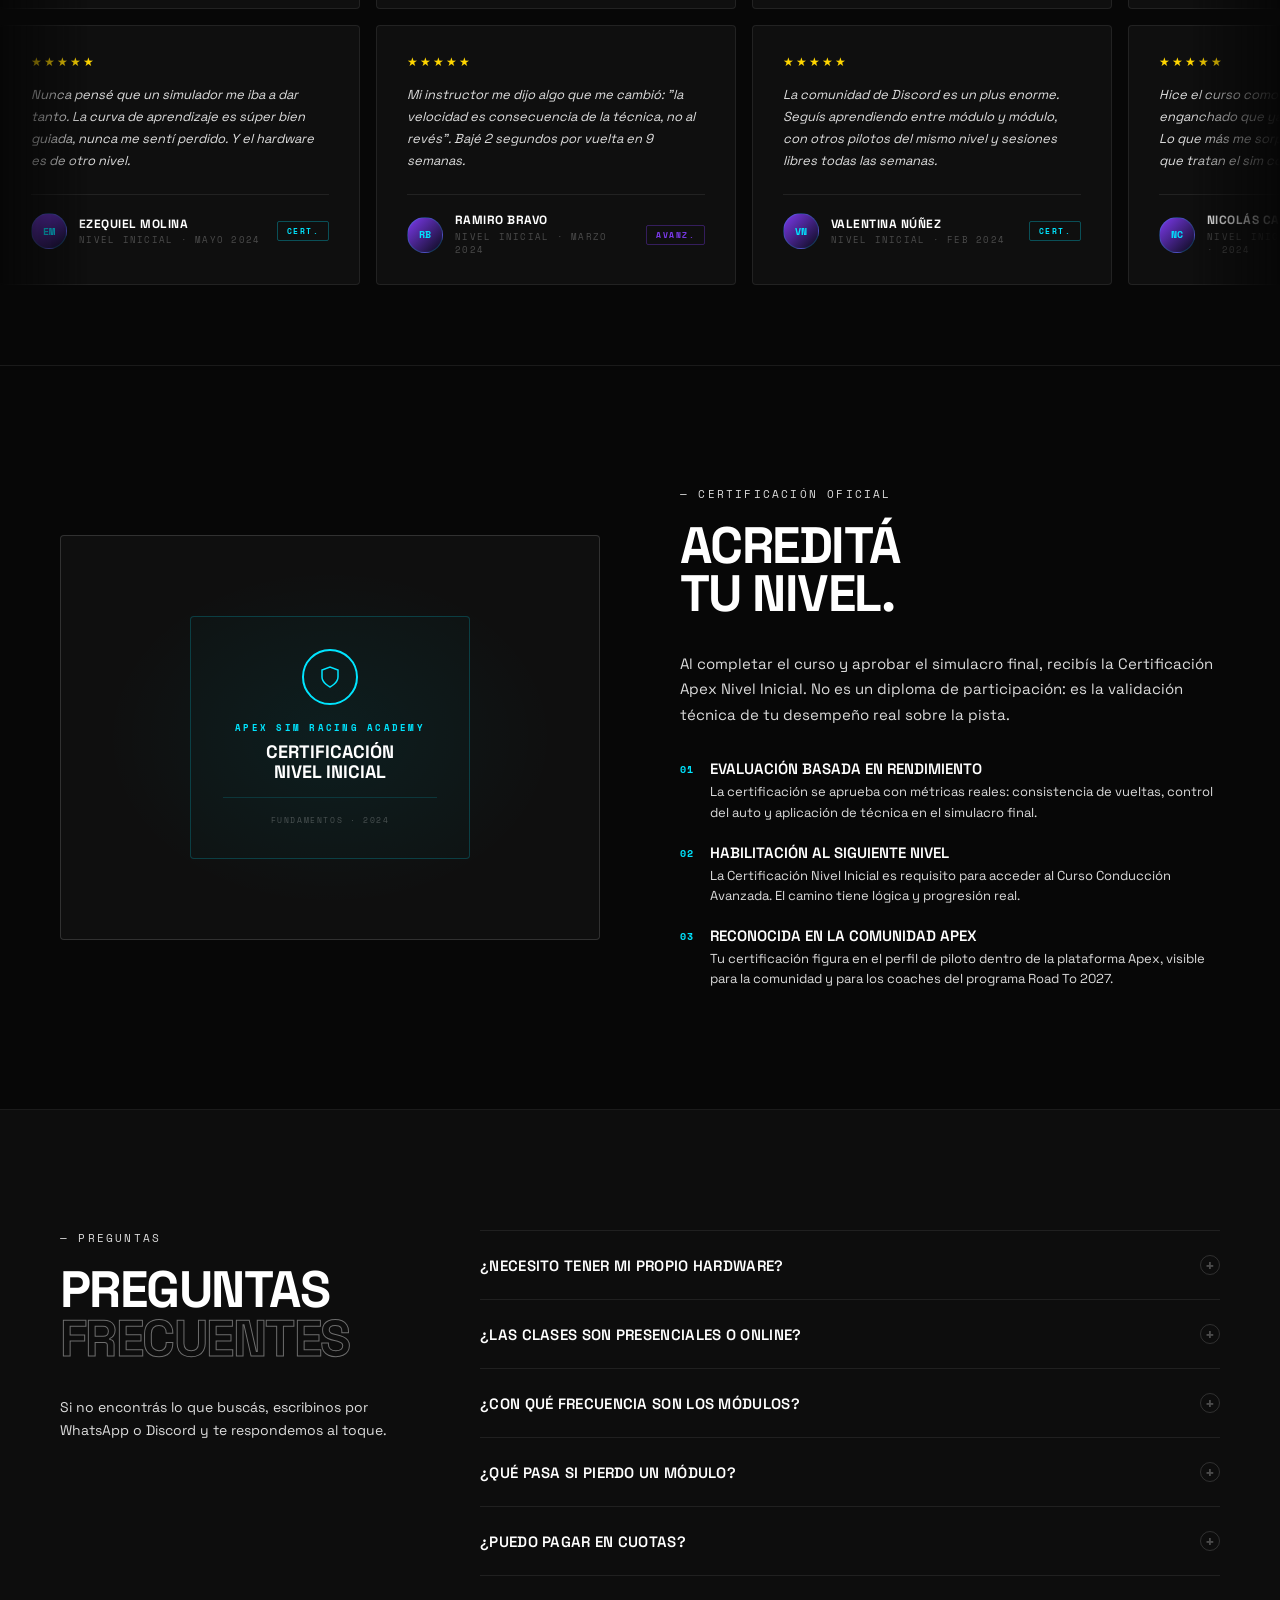
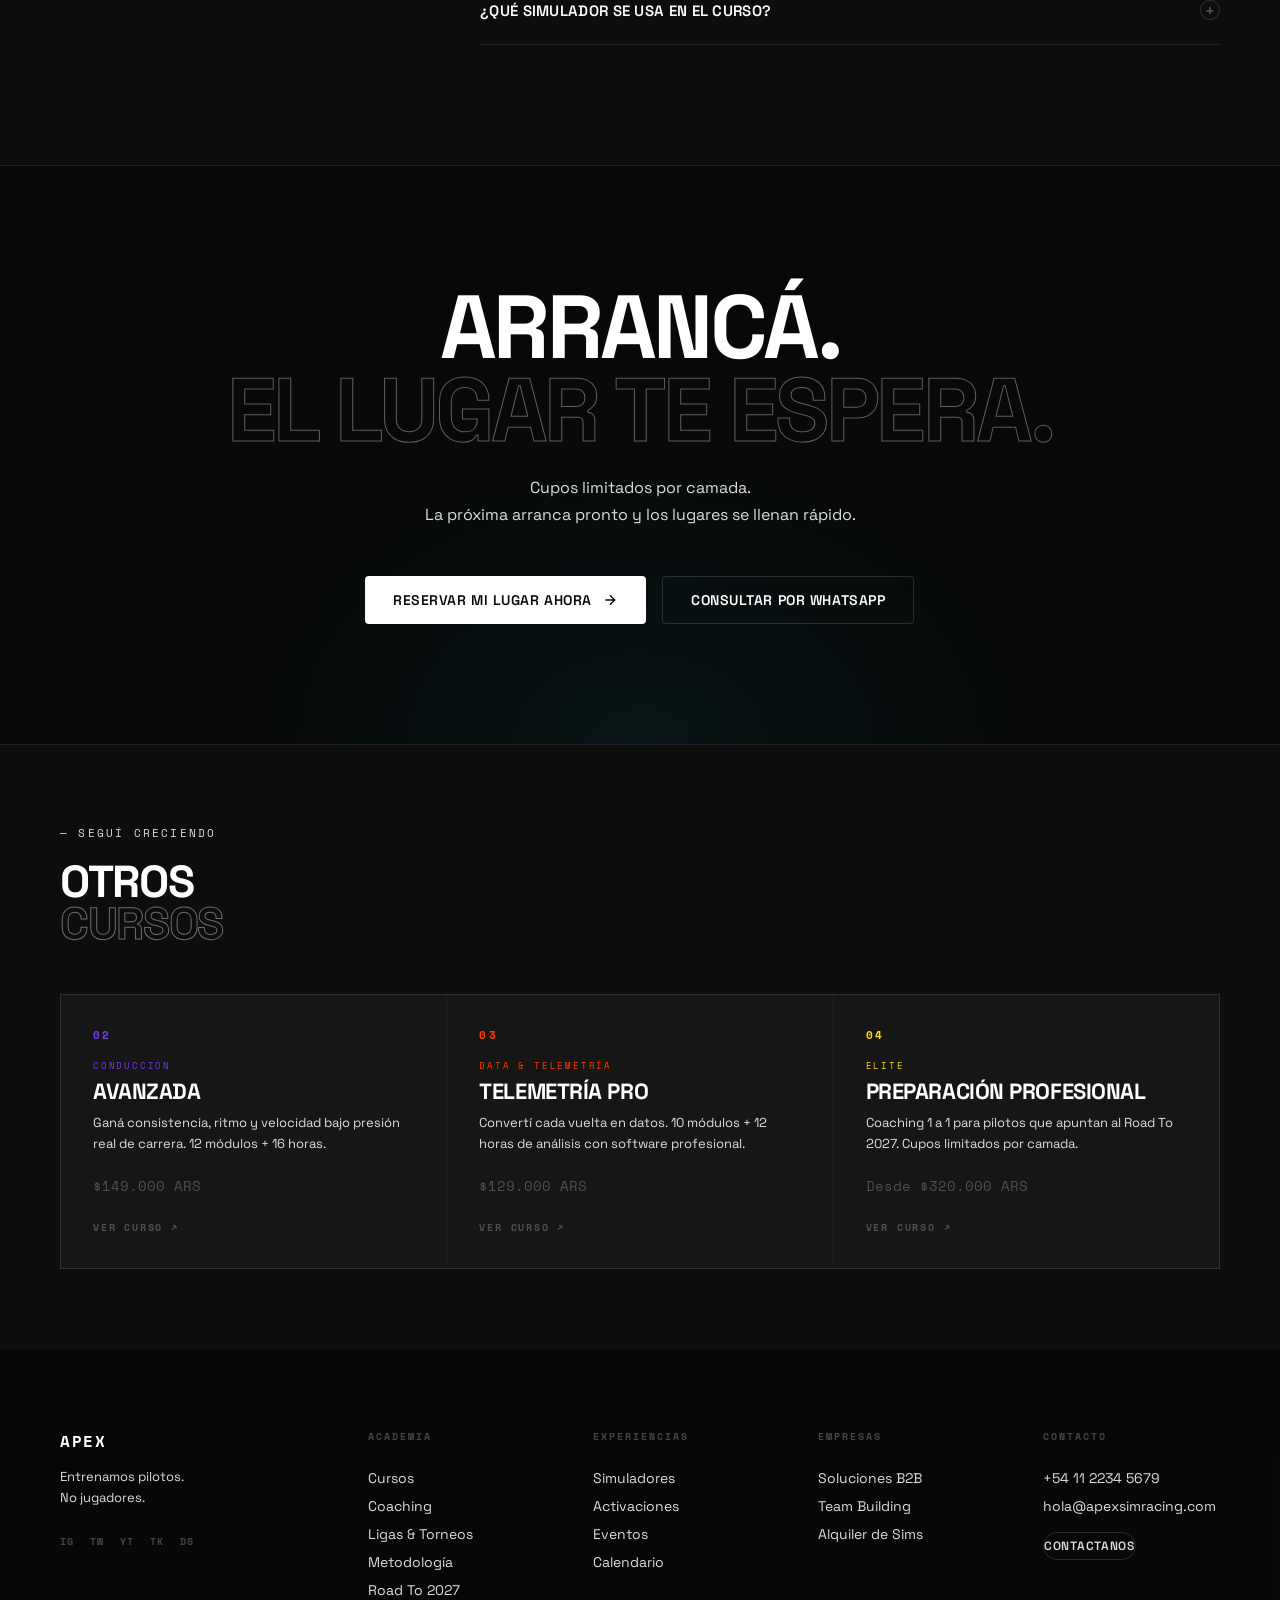
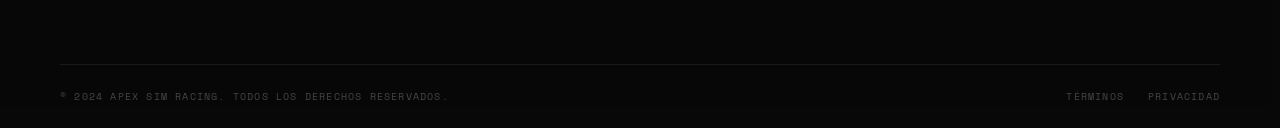
==== commit 12d1e7a2: "Preentrega_actualización_ detalle" ====
--- a/curso-nivel-inicial.html
+++ b/curso-nivel-inicial.html
@@ -700,6 +700,7 @@
       .faq-layout { grid-template-columns: 1fr; }
       .otros-grid { grid-template-columns: 1fr 1fr; }
       .footer-top { grid-template-columns: repeat(3, 1fr); }
+      .video-layout { grid-template-columns: 1fr; }
     }
     @media (max-width: 768px) {
       :root { --nav-h: 60px; }
@@ -722,10 +723,61 @@
       .cta-final-btns { flex-direction: column; align-items: center; }
       .nav-inner { padding: 0 24px; gap: 16px; }
       .course-breadcrumb { font-size: 9px; }
+      .video-layout { padding: 0 24px; }
+      .tcard { width: 280px; }
+      .testimonios-header { flex-direction: column; align-items: flex-start; padding: 0 24px; }
+      .testimonios-header p { text-align: left; }
     }
     @media (prefers-reduced-motion: reduce) {
       *, *::before, *::after { animation-duration: .01ms !important; transition-duration: .01ms !important; }
     }
+
+    /* ═══ VIDEO SECTION ═══ */
+    .video-section { background: var(--bg2); border-top: 1px solid var(--border); border-bottom: 1px solid var(--border); padding: 80px 0; }
+    .video-layout { max-width: 1280px; margin: 0 auto; padding: 0 60px; display: grid; grid-template-columns: 1fr 520px; gap: 72px; align-items: center; }
+    .video-text .section-tag { color: var(--cyan); }
+    .video-text p { font-size: 16px; line-height: 1.75; color: var(--muted); max-width: 440px; margin-bottom: 32px; }
+    .video-highlights { display: flex; flex-direction: column; gap: 0; margin-top: 40px; }
+    .vh-item { display: flex; align-items: center; gap: 16px; padding: 16px 0; border-bottom: 1px solid var(--border); }
+    .vh-item:first-child { border-top: 1px solid var(--border); }
+    .vh-num { font-family: var(--mono); font-size: 10px; letter-spacing: 0.18em; color: var(--cyan); flex-shrink: 0; width: 28px; }
+    .vh-text { font-size: 14px; color: var(--muted); line-height: 1.5; }
+    .vh-text strong { color: var(--white); font-weight: 600; }
+    .video-embed-wrap { position: relative; border-radius: 4px; overflow: hidden; border: 1px solid var(--border2); cursor: none; background: #000; }
+    .video-embed-wrap::before { content: ''; display: block; padding-top: 56.25%; }
+    .video-embed-wrap iframe, .video-embed-wrap img.video-thumb { position: absolute; inset: 0; width: 100%; height: 100%; object-fit: cover; border: none; }
+    .video-play-btn { position: absolute; inset: 0; display: flex; align-items: center; justify-content: center; z-index: 2; transition: opacity .3s; }
+    .video-play-btn:hover .play-circle { transform: scale(1.12); background: var(--cyan); border-color: var(--cyan); }
+    .video-play-btn:hover .play-circle svg { color: var(--bg); }
+    .play-circle { width: 72px; height: 72px; border-radius: 50%; border: 2px solid rgba(255,255,255,0.5); backdrop-filter: blur(8px); background: rgba(255,255,255,0.08); display: flex; align-items: center; justify-content: center; transition: transform .3s var(--ease), background .3s, border-color .3s; }
+    .play-circle svg { width: 26px; height: 26px; color: var(--white); margin-left: 3px; }
+    .video-embed-wrap.playing .video-play-btn { opacity: 0; pointer-events: none; }
+    .video-embed-wrap.playing iframe { z-index: 1; }
+
+    /* ═══ TESTIMONIOS CAROUSEL ═══ */
+    .testimonios-section { background: rgba(8,8,8,0.97); border-top: 1px solid var(--border); border-bottom: 1px solid var(--border); padding: 80px 0; position: relative; z-index: 1; }
+    .testimonios-header { max-width: 1280px; margin: 0 auto 52px; padding: 0 60px; display: flex; align-items: flex-end; justify-content: space-between; gap: 32px; }
+    .testimonios-header h2 { font-size: clamp(28px,3.5vw,48px); font-weight: 700; line-height: .95; letter-spacing: -.03em; text-transform: uppercase; }
+    .testimonios-header h2 em { font-style: normal; color: transparent; -webkit-text-stroke: 1px rgba(255,255,255,0.3); }
+    .testimonios-header p { font-size: 14px; color: var(--muted2); max-width: 280px; line-height: 1.6; text-align: right; }
+    .tcarousel-wrap { display: flex; flex-direction: column; gap: 16px; }
+    .tcarousel-row { display: flex; overflow: hidden; -webkit-mask-image: linear-gradient(to right, transparent 0%, black 7%, black 93%, transparent 100%); mask-image: linear-gradient(to right, transparent 0%, black 7%, black 93%, transparent 100%); }
+    .tcarousel-row:hover .tcarousel-track { animation-play-state: paused; }
+    .tcarousel-track { display: flex; gap: 16px; flex-shrink: 0; will-change: transform; }
+    .tcarousel-row.row-1 .tcarousel-track { animation: scrollLeft var(--duration,48s) linear infinite; }
+    .tcarousel-row.row-2 .tcarousel-track { animation: scrollLeft var(--duration,64s) linear infinite reverse; }
+    @keyframes scrollLeft { 0% { transform: translateX(0); } 100% { transform: translateX(-50%); } }
+    .tcard { flex-shrink: 0; width: 360px; background: var(--bg2); border: 1px solid var(--border); border-radius: 4px; padding: 28px 30px; position: relative; transition: border-color .3s, background .3s; }
+    .tcard:hover { border-color: var(--border2); background: var(--bg3); }
+    .tcard::before { content: ''; position: absolute; top: 0; left: 0; right: 0; height: 2px; background: var(--cyan); border-radius: 4px 4px 0 0; opacity: 0; transition: opacity .3s; }
+    .tcard:hover::before { opacity: 1; }
+    .tcard-stars { color: var(--yellow); font-size: 12px; letter-spacing: 2px; margin-bottom: 14px; }
+    .tcard-quote { font-size: 13px; line-height: 1.7; color: var(--muted); margin-bottom: 22px; font-style: italic; }
+    .tcard-author { display: flex; align-items: center; gap: 12px; border-top: 1px solid var(--border); padding-top: 18px; }
+    .tcard-avatar { width: 36px; height: 36px; border-radius: 50%; background: linear-gradient(135deg, var(--purple), #0a0a1a); display: flex; align-items: center; justify-content: center; font-family: var(--mono); font-size: 10px; font-weight: 700; color: var(--cyan); flex-shrink: 0; border: 1px solid rgba(0,229,255,0.18); }
+    .tcard-name { font-size: 12px; font-weight: 700; color: var(--white); text-transform: uppercase; letter-spacing: 0.04em; line-height: 1.2; }
+    .tcard-meta { font-family: var(--mono); font-size: 9px; letter-spacing: 0.14em; color: var(--muted2); text-transform: uppercase; margin-top: 2px; }
+    .tcard-badge { margin-left: auto; font-family: var(--mono); font-size: 8px; font-weight: 700; letter-spacing: 0.18em; text-transform: uppercase; padding: 3px 9px; border-radius: 2px; border: 1px solid; flex-shrink: 0; }
   </style>
 </head>
 <body>
@@ -822,6 +874,143 @@
     </div>
   </section>
 
+  <!-- ═══ QUÉ INCLUYE + PRECIO ═══ -->
+  <section class="section incluye-section" id="reservar">
+    <div class="section-inner">
+      <div class="incluye-layout">
+        <div>
+          <span class="section-tag">— QUÉ INCLUYE</span>
+          <h2 class="section-title">TODO LO<br>QUE<br><em>NECESITÁS.</em></h2>
+
+          <ul class="incluye-list">
+            <li class="incluye-item">
+              <div class="incluye-icon">
+                <svg viewBox="0 0 24 24" fill="none" stroke="currentColor" stroke-width="1.5"><circle cx="12" cy="12" r="10"/><polyline points="12 6 12 12 16 14"/></svg>
+              </div>
+              <div>
+                <div class="incluye-text-head">9 módulos en vivo</div>
+                <div class="incluye-text-sub">Clases con instructor en tiempo real. Sin grabaciones. Sin excusas. Cada módulo incluye práctica guiada en simulador.</div>
+              </div>
+            </li>
+            <li class="incluye-item">
+              <div class="incluye-icon">
+                <svg viewBox="0 0 24 24" fill="none" stroke="currentColor" stroke-width="1.5"><rect x="3" y="3" width="18" height="18" rx="2"/><polyline points="3 9 21 9"/><polyline points="9 21 9 9"/></svg>
+              </div>
+              <div>
+                <div class="incluye-text-head">10 horas de pista guiada</div>
+                <div class="incluye-text-sub">Tiempo en simulador profesional con coaching activo. Hardware Simucube + Heusinkveld incluido en cada sesión.</div>
+              </div>
+            </li>
+            <li class="incluye-item">
+              <div class="incluye-icon">
+                <svg viewBox="0 0 24 24" fill="none" stroke="currentColor" stroke-width="1.5"><polyline points="22 12 18 12 15 21 9 3 6 12 2 12"/></svg>
+              </div>
+              <div>
+                <div class="incluye-text-head">Análisis de telemetría básico</div>
+                <div class="incluye-text-sub">Acceso al software de telemetría durante los módulos 7–9. Revisión de datos con tu instructor para identificar mejoras concretas.</div>
+              </div>
+            </li>
+            <li class="incluye-item">
+              <div class="incluye-icon">
+                <svg viewBox="0 0 24 24" fill="none" stroke="currentColor" stroke-width="1.5"><path d="M17 21v-2a4 4 0 0 0-4-4H5a4 4 0 0 0-4 4v2"/><circle cx="9" cy="7" r="4"/><path d="M23 21v-2a4 4 0 0 0-3-3.87"/><path d="M16 3.13a4 4 0 0 1 0 7.75"/></svg>
+              </div>
+              <div>
+                <div class="incluye-text-head">Comunidad Apex Discord</div>
+                <div class="incluye-text-sub">Acceso permanente al servidor privado de pilotos, sesiones libres con la comunidad y ligas de práctica cada semana.</div>
+              </div>
+            </li>
+            <li class="incluye-item">
+              <div class="incluye-icon">
+                <svg viewBox="0 0 24 24" fill="none" stroke="currentColor" stroke-width="1.5"><path d="M12 22s8-4 8-10V5l-8-3-8 3v7c0 6 8 10 8 10z"/></svg>
+              </div>
+              <div>
+                <div class="incluye-text-head">Certificación Apex Nivel Inicial</div>
+                <div class="incluye-text-sub">Al completar el curso y el simulacro final, recibís la certificación oficial Apex que avala tu nivel y te habilita al Curso Avanzado.</div>
+              </div>
+            </li>
+          </ul>
+        </div>
+
+        <!-- PRECIO CARD -->
+        <div class="precio-card" id="precio-card">
+          <span class="precio-tag">PRECIO DEL CURSO</span>
+          <div class="precio-main">$89.000</div>
+          <div class="precio-sub">ARS · pago único</div>
+          <div class="precio-cuotas">✦ HASTA 3 CUOTAS SIN INTERÉS</div>
+
+          <div class="precio-divider"></div>
+
+          <ul class="precio-checklist">
+            <li class="precio-check"><span class="precio-check-dot"></span>9 módulos en vivo con instructor</li>
+            <li class="precio-check"><span class="precio-check-dot"></span>10 horas de pista guiada en sim profesional</li>
+            <li class="precio-check"><span class="precio-check-dot"></span>Análisis de telemetría incluido</li>
+            <li class="precio-check"><span class="precio-check-dot"></span>Acceso a comunidad Discord Apex</li>
+            <li class="precio-check"><span class="precio-check-dot"></span>Simulacro final de carrera</li>
+            <li class="precio-check"><span class="precio-check-dot"></span>Certificación Apex Nivel Inicial</li>
+          </ul>
+
+          <div class="precio-cta">
+            <a href="#" class="btn-primary magnetic">
+              <span>Reservar mi lugar</span>
+              <svg viewBox="0 0 24 24" fill="none" stroke="currentColor" stroke-width="2"><path d="M5 12h14M12 5l7 7-7 7"/></svg>
+            </a>
+            <a href="#" class="btn-ghost magnetic">Consultar por WhatsApp</a>
+          </div>
+
+          <p class="precio-nota">Cupos limitados por camada.<br>El lugar se confirma con el pago.</p>
+        </div>
+      </div>
+    </div>
+  </section>
+
+
+  <!-- ═══ VIDEO SECTION ═══ -->
+  <section class="video-section">
+    <div class="video-layout">
+      <div class="video-text">
+        <span class="section-tag" style="color:var(--cyan)">— ASÍ ES EL ENTRENAMIENTO</span>
+        <h2 class="section-title" style="font-size:clamp(32px,4vw,56px)">MIRÁ LO QUE<br><em>TE ESPERA.</em></h2>
+        <p>Cada sesión es en vivo, con instructor, en hardware profesional. Esto no es un tutorial de YouTube. Es entrenamiento real con metodología de piloto.</p>
+        <div class="video-highlights">
+          <div class="vh-item">
+            <span class="vh-num">01</span>
+            <span class="vh-text"><strong>Briefing técnico</strong> antes de subir al simulador — objetivos claros por módulo</span>
+          </div>
+          <div class="vh-item">
+            <span class="vh-num">02</span>
+            <span class="vh-text"><strong>Coaching en tiempo real</strong> — el instructor te habla mientras manejás</span>
+          </div>
+          <div class="vh-item">
+            <span class="vh-num">03</span>
+            <span class="vh-text"><strong>Revisión de telemetría</strong> — cada dato analizado vuelta por vuelta</span>
+          </div>
+          <div class="vh-item">
+            <span class="vh-num">04</span>
+            <span class="vh-text"><strong>Debrief documentado</strong> — salís con un plan concreto para la próxima sesión</span>
+          </div>
+        </div>
+      </div>
+
+      <!-- VIDEO EMBED con play overlay -->
+      <div class="video-embed-wrap" id="videoWrap" data-cursor="REPRODUCIR">
+        <img class="video-thumb" src="https://images.unsplash.com/photo-1547394765-185e1e68f34e?w=900&q=85" alt="Simulador de racing profesional Apex">
+        <iframe
+          id="sectionVideo"
+          data-src="https://www.youtube.com/embed/XnrBSKpVw2A?autoplay=1&rel=0&modestbranding=1"
+          allow="autoplay; encrypted-media"
+          allowfullscreen
+          title="Sesión de entrenamiento Apex Sim Racing"
+          style="display:none"
+        ></iframe>
+        <div class="video-play-btn" id="videoPlayBtn">
+          <div class="play-circle">
+            <svg viewBox="0 0 24 24" fill="currentColor"><polygon points="5,3 19,12 5,21"/></svg>
+          </div>
+        </div>
+      </div>
+    </div>
+  </section>
+
   <!-- ═══ MÓDULOS ═══ -->
   <section class="section modulos-section" id="modulos">
     <div class="section-inner">
@@ -933,95 +1122,6 @@
             <li class="modulo-tema">Estrategia de pit stop</li>
             <li class="modulo-tema">Debrief y evaluación Apex</li>
           </ul>
-        </div>
-      </div>
-    </div>
-  </section>
-
-  <!-- ═══ QUÉ INCLUYE + PRECIO ═══ -->
-  <section class="section incluye-section" id="reservar">
-    <div class="section-inner">
-      <div class="incluye-layout">
-        <div>
-          <span class="section-tag">— QUÉ INCLUYE</span>
-          <h2 class="section-title">TODO LO<br>QUE<br><em>NECESITÁS.</em></h2>
-
-          <ul class="incluye-list">
-            <li class="incluye-item">
-              <div class="incluye-icon">
-                <svg viewBox="0 0 24 24" fill="none" stroke="currentColor" stroke-width="1.5"><circle cx="12" cy="12" r="10"/><polyline points="12 6 12 12 16 14"/></svg>
-              </div>
-              <div>
-                <div class="incluye-text-head">9 módulos en vivo</div>
-                <div class="incluye-text-sub">Clases con instructor en tiempo real. Sin grabaciones. Sin excusas. Cada módulo incluye práctica guiada en simulador.</div>
-              </div>
-            </li>
-            <li class="incluye-item">
-              <div class="incluye-icon">
-                <svg viewBox="0 0 24 24" fill="none" stroke="currentColor" stroke-width="1.5"><rect x="3" y="3" width="18" height="18" rx="2"/><polyline points="3 9 21 9"/><polyline points="9 21 9 9"/></svg>
-              </div>
-              <div>
-                <div class="incluye-text-head">10 horas de pista guiada</div>
-                <div class="incluye-text-sub">Tiempo en simulador profesional con coaching activo. Hardware Simucube + Heusinkveld incluido en cada sesión.</div>
-              </div>
-            </li>
-            <li class="incluye-item">
-              <div class="incluye-icon">
-                <svg viewBox="0 0 24 24" fill="none" stroke="currentColor" stroke-width="1.5"><polyline points="22 12 18 12 15 21 9 3 6 12 2 12"/></svg>
-              </div>
-              <div>
-                <div class="incluye-text-head">Análisis de telemetría básico</div>
-                <div class="incluye-text-sub">Acceso al software de telemetría durante los módulos 7–9. Revisión de datos con tu instructor para identificar mejoras concretas.</div>
-              </div>
-            </li>
-            <li class="incluye-item">
-              <div class="incluye-icon">
-                <svg viewBox="0 0 24 24" fill="none" stroke="currentColor" stroke-width="1.5"><path d="M17 21v-2a4 4 0 0 0-4-4H5a4 4 0 0 0-4 4v2"/><circle cx="9" cy="7" r="4"/><path d="M23 21v-2a4 4 0 0 0-3-3.87"/><path d="M16 3.13a4 4 0 0 1 0 7.75"/></svg>
-              </div>
-              <div>
-                <div class="incluye-text-head">Comunidad Apex Discord</div>
-                <div class="incluye-text-sub">Acceso permanente al servidor privado de pilotos, sesiones libres con la comunidad y ligas de práctica cada semana.</div>
-              </div>
-            </li>
-            <li class="incluye-item">
-              <div class="incluye-icon">
-                <svg viewBox="0 0 24 24" fill="none" stroke="currentColor" stroke-width="1.5"><path d="M12 22s8-4 8-10V5l-8-3-8 3v7c0 6 8 10 8 10z"/></svg>
-              </div>
-              <div>
-                <div class="incluye-text-head">Certificación Apex Nivel Inicial</div>
-                <div class="incluye-text-sub">Al completar el curso y el simulacro final, recibís la certificación oficial Apex que avala tu nivel y te habilita al Curso Avanzado.</div>
-              </div>
-            </li>
-          </ul>
-        </div>
-
-        <!-- PRECIO CARD -->
-        <div class="precio-card" id="precio-card">
-          <span class="precio-tag">PRECIO DEL CURSO</span>
-          <div class="precio-main">$89.000</div>
-          <div class="precio-sub">ARS · pago único</div>
-          <div class="precio-cuotas">✦ HASTA 3 CUOTAS SIN INTERÉS</div>
-
-          <div class="precio-divider"></div>
-
-          <ul class="precio-checklist">
-            <li class="precio-check"><span class="precio-check-dot"></span>9 módulos en vivo con instructor</li>
-            <li class="precio-check"><span class="precio-check-dot"></span>10 horas de pista guiada en sim profesional</li>
-            <li class="precio-check"><span class="precio-check-dot"></span>Análisis de telemetría incluido</li>
-            <li class="precio-check"><span class="precio-check-dot"></span>Acceso a comunidad Discord Apex</li>
-            <li class="precio-check"><span class="precio-check-dot"></span>Simulacro final de carrera</li>
-            <li class="precio-check"><span class="precio-check-dot"></span>Certificación Apex Nivel Inicial</li>
-          </ul>
-
-          <div class="precio-cta">
-            <a href="#" class="btn-primary magnetic">
-              <span>Reservar mi lugar</span>
-              <svg viewBox="0 0 24 24" fill="none" stroke="currentColor" stroke-width="2"><path d="M5 12h14M12 5l7 7-7 7"/></svg>
-            </a>
-            <a href="#" class="btn-ghost magnetic">Consultar por WhatsApp</a>
-          </div>
-
-          <p class="precio-nota">Cupos limitados por camada.<br>El lugar se confirma con el pago.</p>
         </div>
       </div>
     </div>
@@ -1168,6 +1268,42 @@
     </div>
   </section>
 
+  <!-- ═══ TESTIMONIOS CAROUSEL ═══ -->
+  <section class="testimonios-section" id="testimonios">
+    <div class="testimonios-header">
+      <div>
+        <span class="section-tag">— LO QUE DICEN LOS PILOTOS</span>
+        <h2>LO QUE DICEN<br><em>LOS QUE PASARON.</em></h2>
+      </div>
+      <p>Más de 350 pilotos formados. Estas son sus palabras, no las nuestras.</p>
+    </div>
+
+    <div class="tcarousel-wrap">
+      <!-- FILA 1 — izquierda -->
+      <div class="tcarousel-row row-1" style="--duration:50s">
+        <div class="tcarousel-track" id="ttrack1">
+          <div class="tcard"><div class="tcard-stars">★★★★★</div><p class="tcard-quote">Empecé sin saber absolutamente nada. Al tercer módulo ya entendía por qué perdía tiempo en cada curva. La diferencia entre esto y un videojuego es abismal.</p><div class="tcard-author"><div class="tcard-avatar">MR</div><div><div class="tcard-name">Matías Rodríguez</div><div class="tcard-meta">Nivel Inicial · Marzo 2024</div></div><span class="tcard-badge" style="color:var(--cyan);border-color:rgba(0,229,255,0.3)">CERT.</span></div></div>
+          <div class="tcard"><div class="tcard-stars">★★★★★</div><p class="tcard-quote">Vine desde Rosario específicamente para hacer este curso. Vale cada peso y cada kilómetro. El nivel de detalle en el feedback es algo que no encontré en ningún otro lado.</p><div class="tcard-author"><div class="tcard-avatar">SL</div><div><div class="tcard-name">Santiago López</div><div class="tcard-meta">Nivel Inicial → Avanzado · 2024</div></div><span class="tcard-badge" style="color:var(--purple);border-color:rgba(124,58,237,0.35)">AVANZ.</span></div></div>
+          <div class="tcard"><div class="tcard-stars">★★★★★</div><p class="tcard-quote">El módulo de telemetría me abrió la cabeza. Ver mis datos comparados con el instructor fue un golpe de realidad necesario. Ya no puedo manejar sin mirar los datos.</p><div class="tcard-author"><div class="tcard-avatar">LC</div><div><div class="tcard-name">Luciana Campos</div><div class="tcard-meta">Nivel Inicial · Feb 2024</div></div><span class="tcard-badge" style="color:var(--cyan);border-color:rgba(0,229,255,0.3)">CERT.</span></div></div>
+          <div class="tcard"><div class="tcard-stars">★★★★★</div><p class="tcard-quote">Llevaba 2 años jugando GT7 y creía que era rápido. El primer módulo me demostró que hacía todo mal. Un reset total, y fue exactamente lo que necesitaba.</p><div class="tcard-author"><div class="tcard-avatar">JP</div><div><div class="tcard-name">Julián Pereyra</div><div class="tcard-meta">Nivel Inicial · Enero 2024</div></div><span class="tcard-badge" style="color:var(--cyan);border-color:rgba(0,229,255,0.3)">CERT.</span></div></div>
+          <div class="tcard"><div class="tcard-stars">★★★★★</div><p class="tcard-quote">El simulacro final fue una adrenalina increíble. Terminar el curso con una carrera real, con cronómetro y pit stops, le da un cierre que no esperaba. Completamente recomendado.</p><div class="tcard-author"><div class="tcard-avatar">FV</div><div><div class="tcard-name">Federico Villanueva</div><div class="tcard-meta">Nivel Inicial · Abril 2024</div></div><span class="tcard-badge" style="color:var(--green);border-color:rgba(105,240,174,0.3)">ROAD 27</span></div></div>
+        </div>
+      </div>
+      <!-- FILA 2 — inversa -->
+      <div class="tcarousel-row row-2" style="--duration:66s">
+        <div class="tcarousel-track" id="ttrack2">
+          <div class="tcard"><div class="tcard-stars">★★★★★</div><p class="tcard-quote">Nunca pensé que un simulador me iba a dar tanto. La curva de aprendizaje es súper bien guiada, nunca me sentí perdido. Y el hardware es de otro nivel.</p><div class="tcard-author"><div class="tcard-avatar">EM</div><div><div class="tcard-name">Ezequiel Molina</div><div class="tcard-meta">Nivel Inicial · Mayo 2024</div></div><span class="tcard-badge" style="color:var(--cyan);border-color:rgba(0,229,255,0.3)">CERT.</span></div></div>
+          <div class="tcard"><div class="tcard-stars">★★★★★</div><p class="tcard-quote">Mi instructor me dijo algo que me cambió: "la velocidad es consecuencia de la técnica, no al revés". Bajé 2 segundos por vuelta en 9 semanas.</p><div class="tcard-author"><div class="tcard-avatar">RB</div><div><div class="tcard-name">Ramiro Bravo</div><div class="tcard-meta">Nivel Inicial · Marzo 2024</div></div><span class="tcard-badge" style="color:var(--purple);border-color:rgba(124,58,237,0.35)">AVANZ.</span></div></div>
+          <div class="tcard"><div class="tcard-stars">★★★★★</div><p class="tcard-quote">La comunidad de Discord es un plus enorme. Seguís aprendiendo entre módulo y módulo, con otros pilotos del mismo nivel y sesiones libres todas las semanas.</p><div class="tcard-author"><div class="tcard-avatar">VN</div><div><div class="tcard-name">Valentina Núñez</div><div class="tcard-meta">Nivel Inicial · Feb 2024</div></div><span class="tcard-badge" style="color:var(--cyan);border-color:rgba(0,229,255,0.3)">CERT.</span></div></div>
+          <div class="tcard"><div class="tcard-stars">★★★★★</div><p class="tcard-quote">Hice el curso como regalo. Terminé tan enganchado que ya me anoté en el Avanzado. Lo que más me sorprendió fue lo seriamente que tratan el sim como herramienta real.</p><div class="tcard-author"><div class="tcard-avatar">NC</div><div><div class="tcard-name">Nicolás Castro</div><div class="tcard-meta">Nivel Inicial → Avanzado · 2024</div></div><span class="tcard-badge" style="color:var(--purple);border-color:rgba(124,58,237,0.35)">AVANZ.</span></div></div>
+          <div class="tcard"><div class="tcard-stars">★★★★★</div><p class="tcard-quote">El debrief después de cada sesión es oro puro. Te explican exactamente qué hiciste bien, qué hiciste mal y cómo corregirlo. Nada genérico, todo muy específico.</p><div class="tcard-author"><div class="tcard-avatar">DH</div><div><div class="tcard-name">Diego Herrera</div><div class="tcard-meta">Nivel Inicial · Enero 2024</div></div><span class="tcard-badge" style="color:var(--cyan);border-color:rgba(0,229,255,0.3)">CERT.</span></div></div>
+        </div>
+      </div>
+    </div>
+  </section>
+
+
+
   <!-- ═══ CERTIFICACIÓN ═══ -->
   <section class="section cert-section">
     <div class="section-inner">
@@ -1379,6 +1515,8 @@
     initFAQ();
     initTeleCanvas();
     initScrollReveal();
+    initVideoEmbed();
+    initCarousel();
   });
 
   /* GLOBAL PARTICLE GRID */
@@ -1646,6 +1784,34 @@
       obs.observe(el);
     });
   }
+
+  /* VIDEO EMBED */
+  function initVideoEmbed() {
+    const wrap = $('#videoWrap'), btn = $('#videoPlayBtn'), iframe = $('#sectionVideo');
+    if (!wrap || !btn || !iframe) return;
+    btn.addEventListener('click', () => {
+      iframe.src = iframe.dataset.src;
+      iframe.style.display = 'block';
+      wrap.classList.add('playing');
+    });
+  }
+
+  /* TESTIMONIOS CAROUSEL */
+  function initCarousel() {
+    ['ttrack1', 'ttrack2'].forEach(id => {
+      const t = document.getElementById(id);
+      if (!t) return;
+      [...t.children].forEach(c => {
+        const clone = c.cloneNode(true);
+        clone.setAttribute('aria-hidden', 'true');
+        t.appendChild(clone);
+      });
+    });
+    $$('.tcarousel-row').forEach(row => {
+      row.addEventListener('mouseenter', () => row.querySelectorAll('.tcarousel-track').forEach(t => t.style.animationPlayState = 'paused'));
+      row.addEventListener('mouseleave', () => row.querySelectorAll('.tcarousel-track').forEach(t => t.style.animationPlayState = 'running'));
+    });
+  }
   </script>
 </body>
 </html>
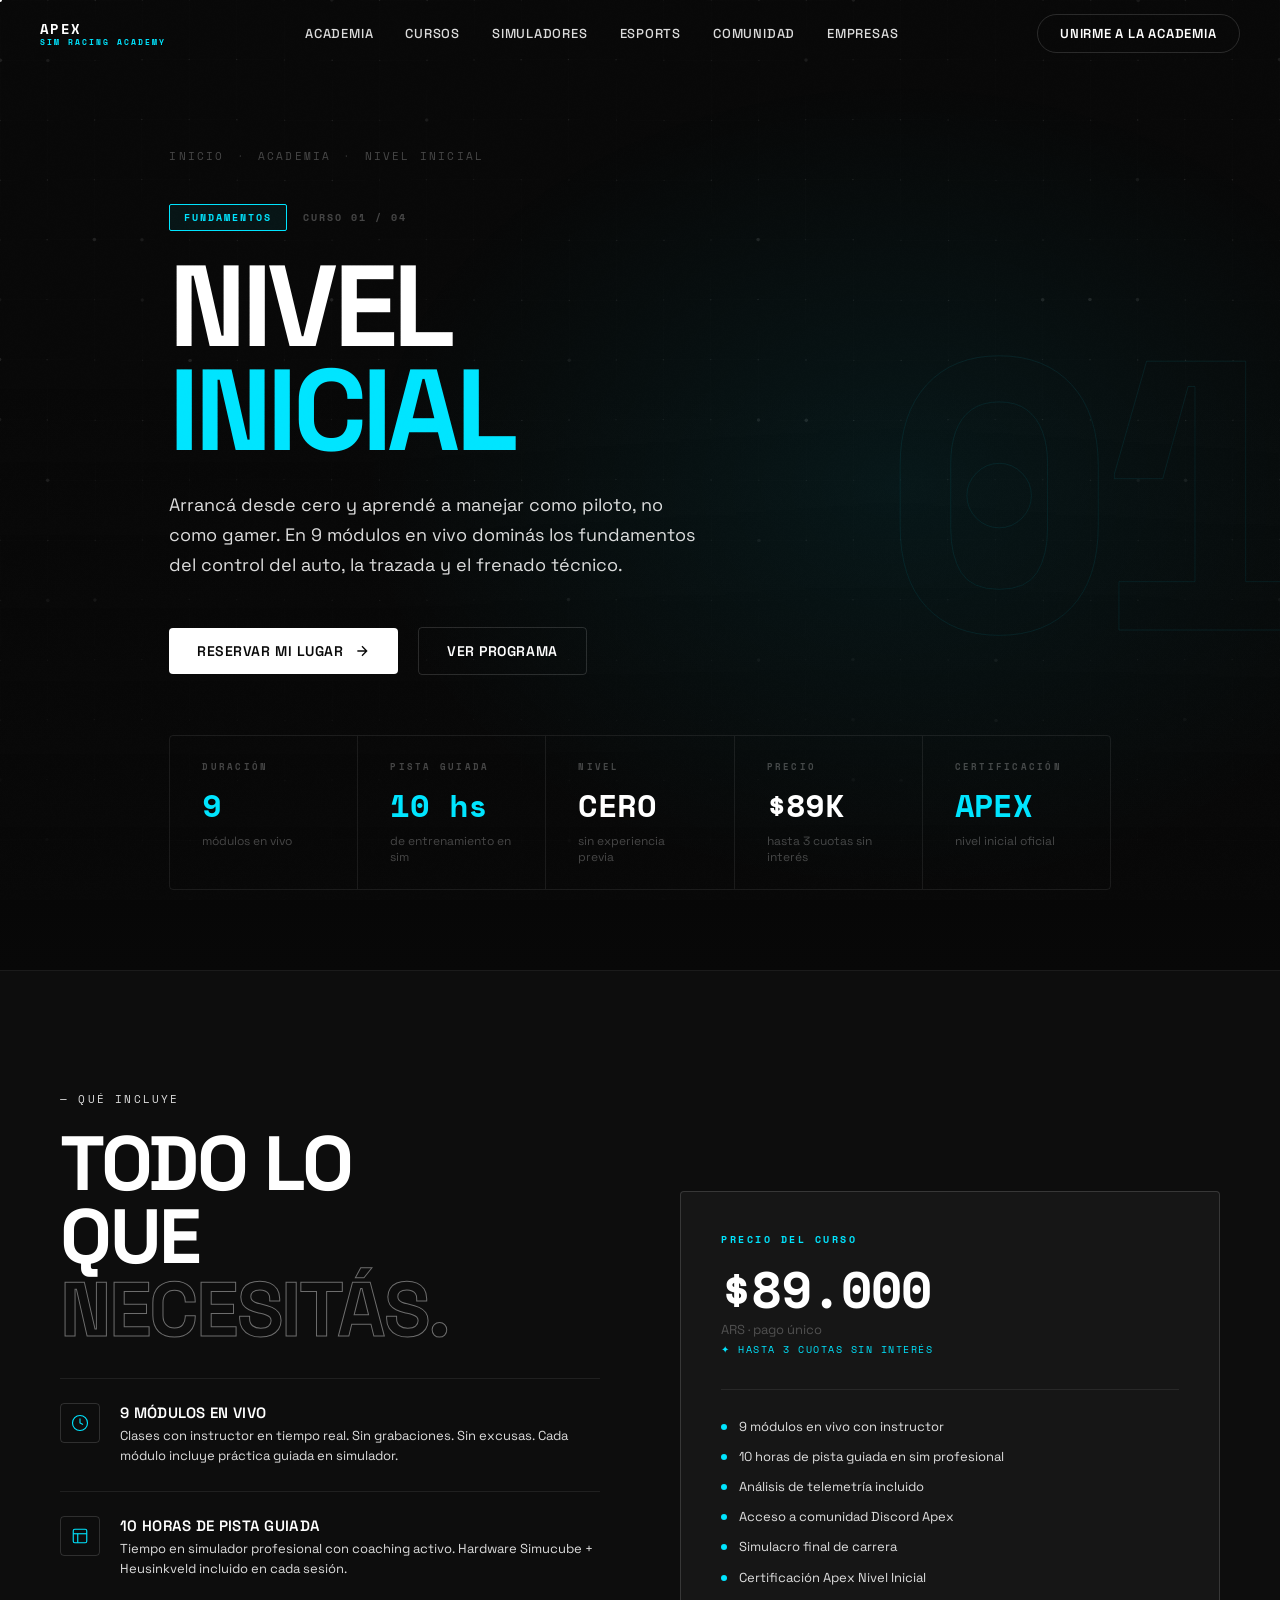
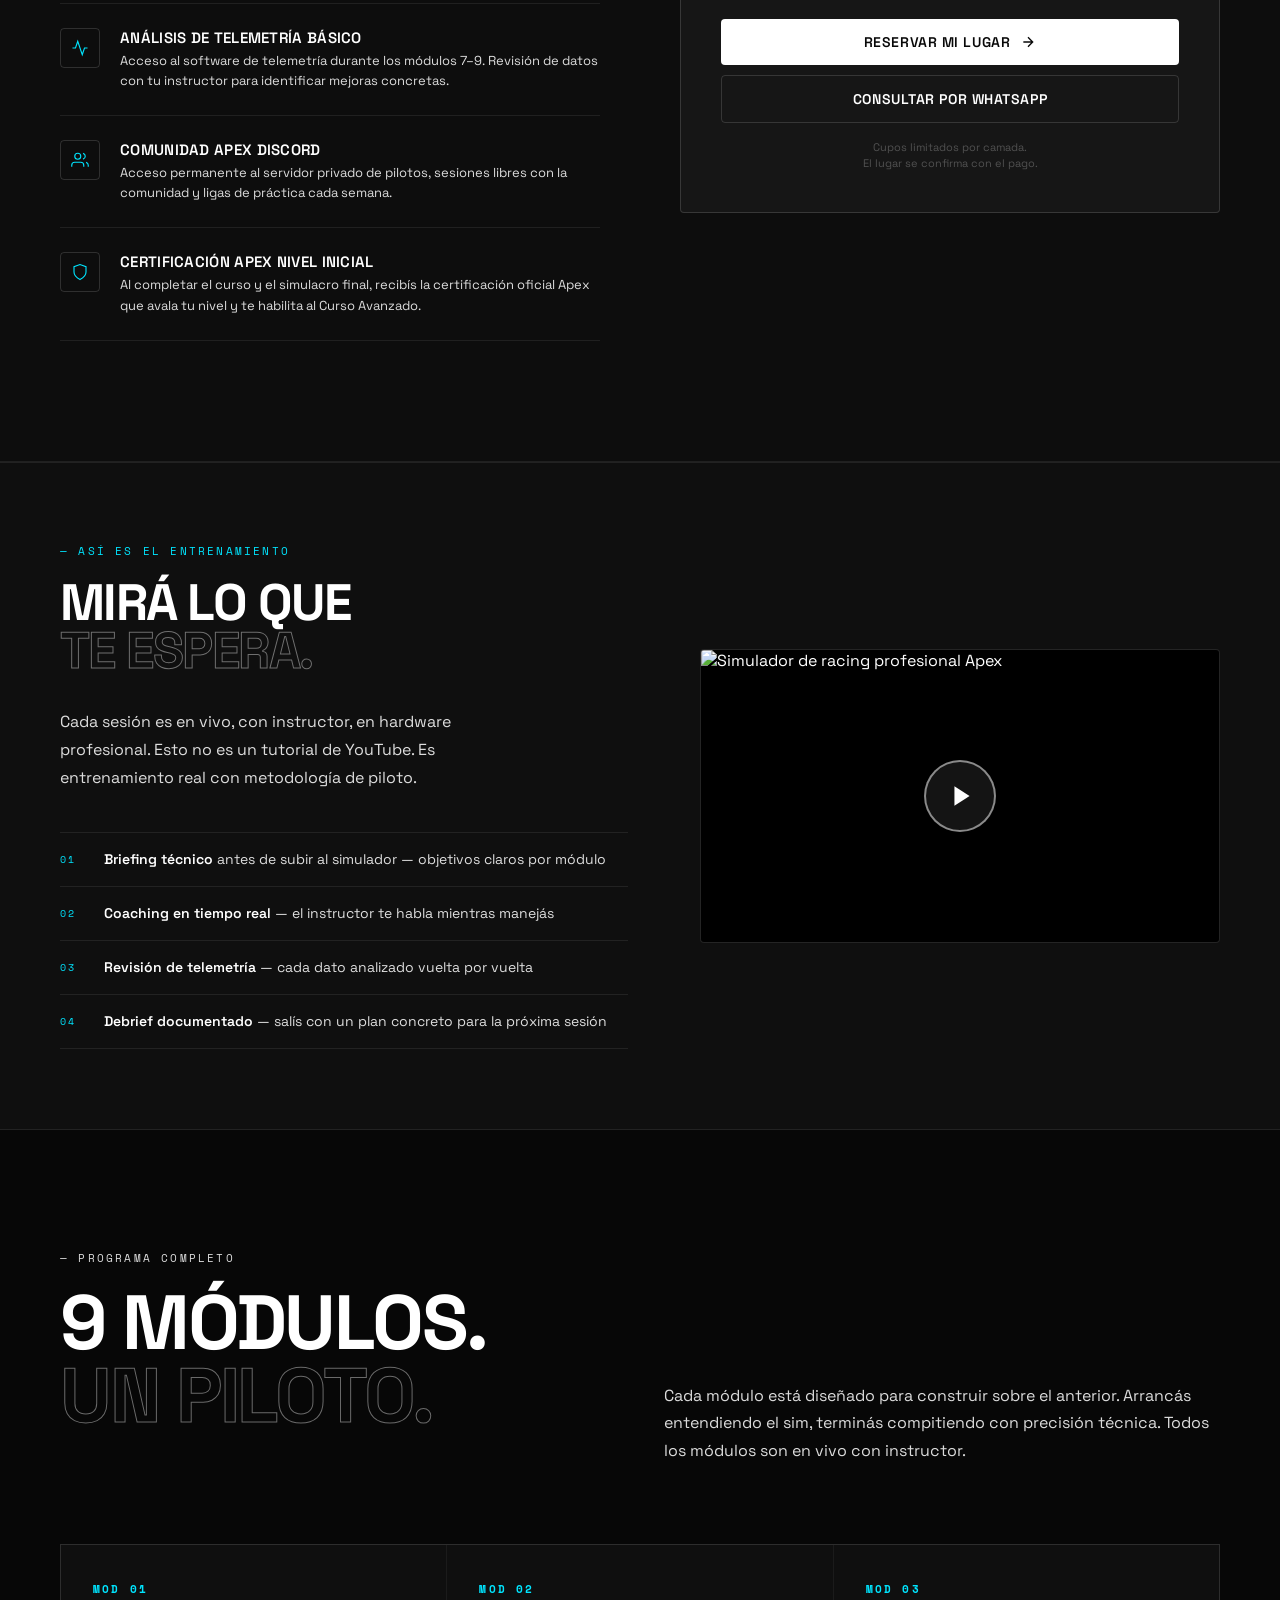
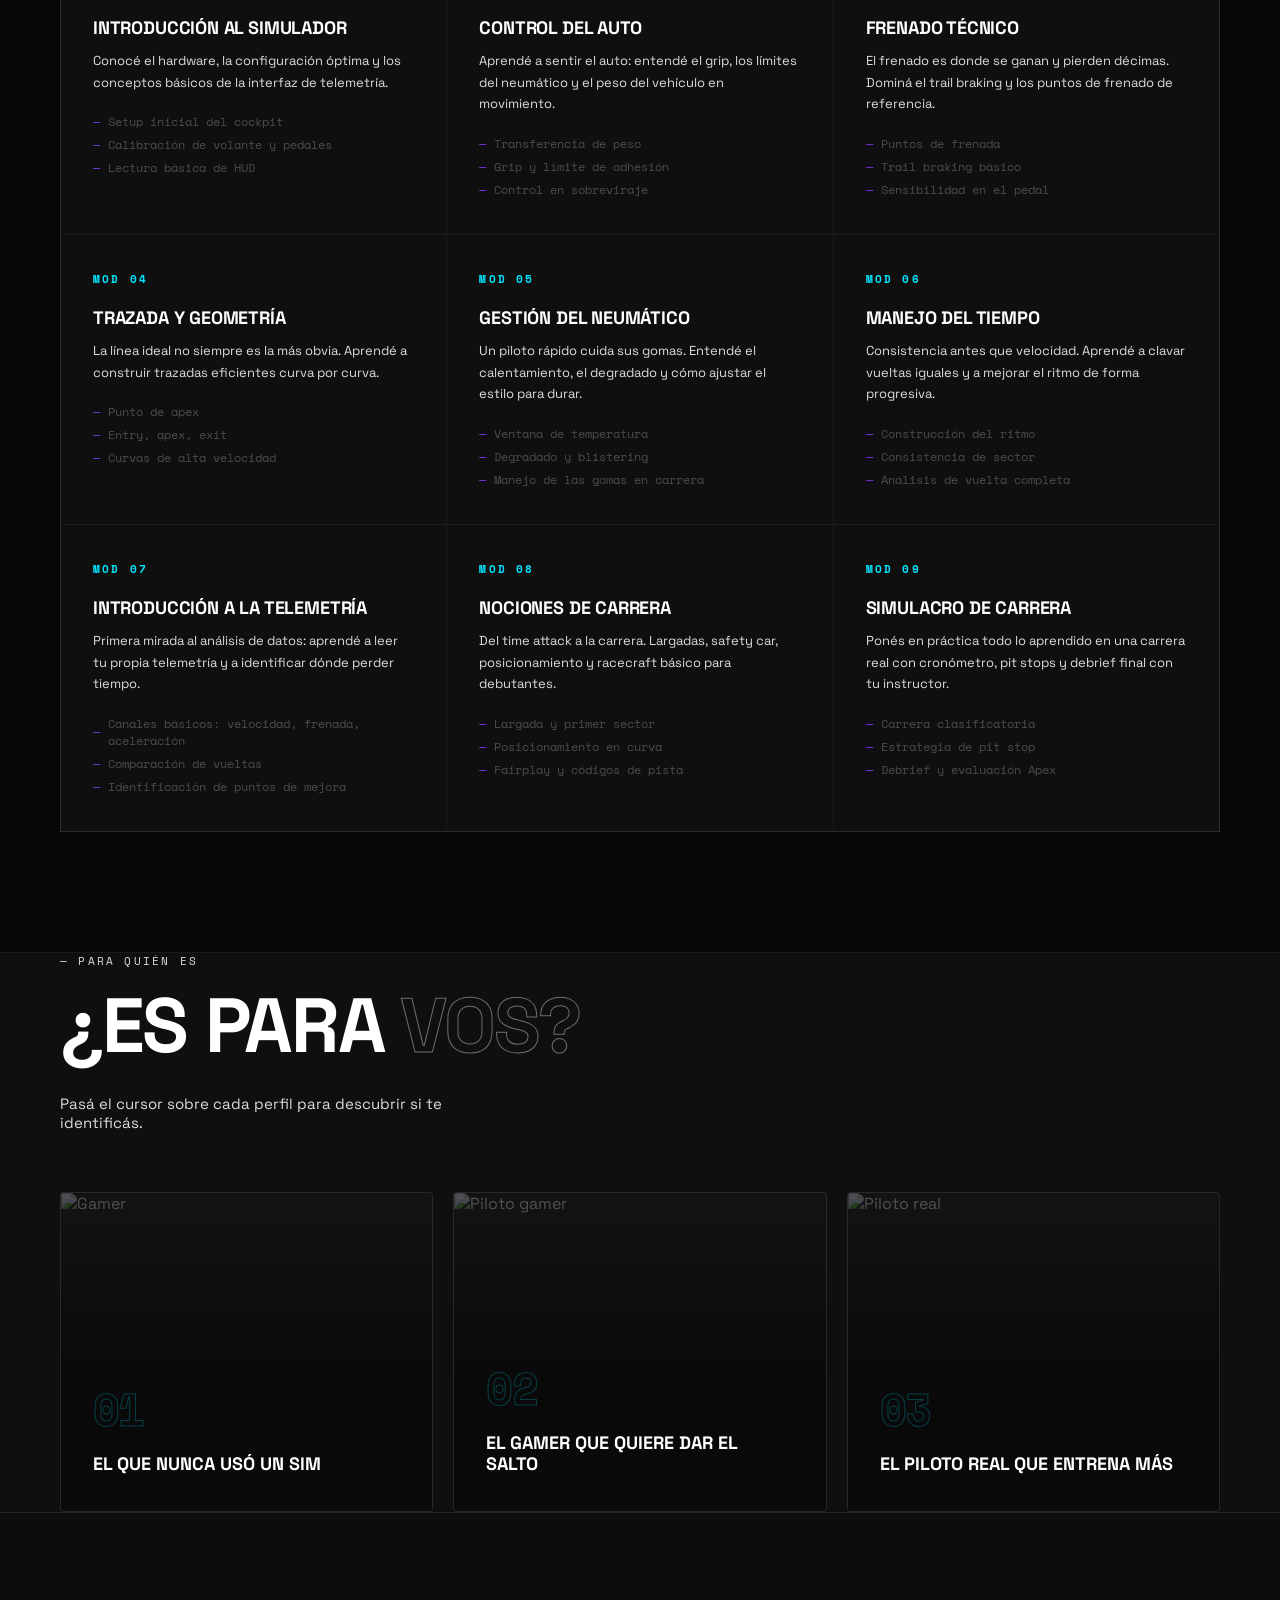
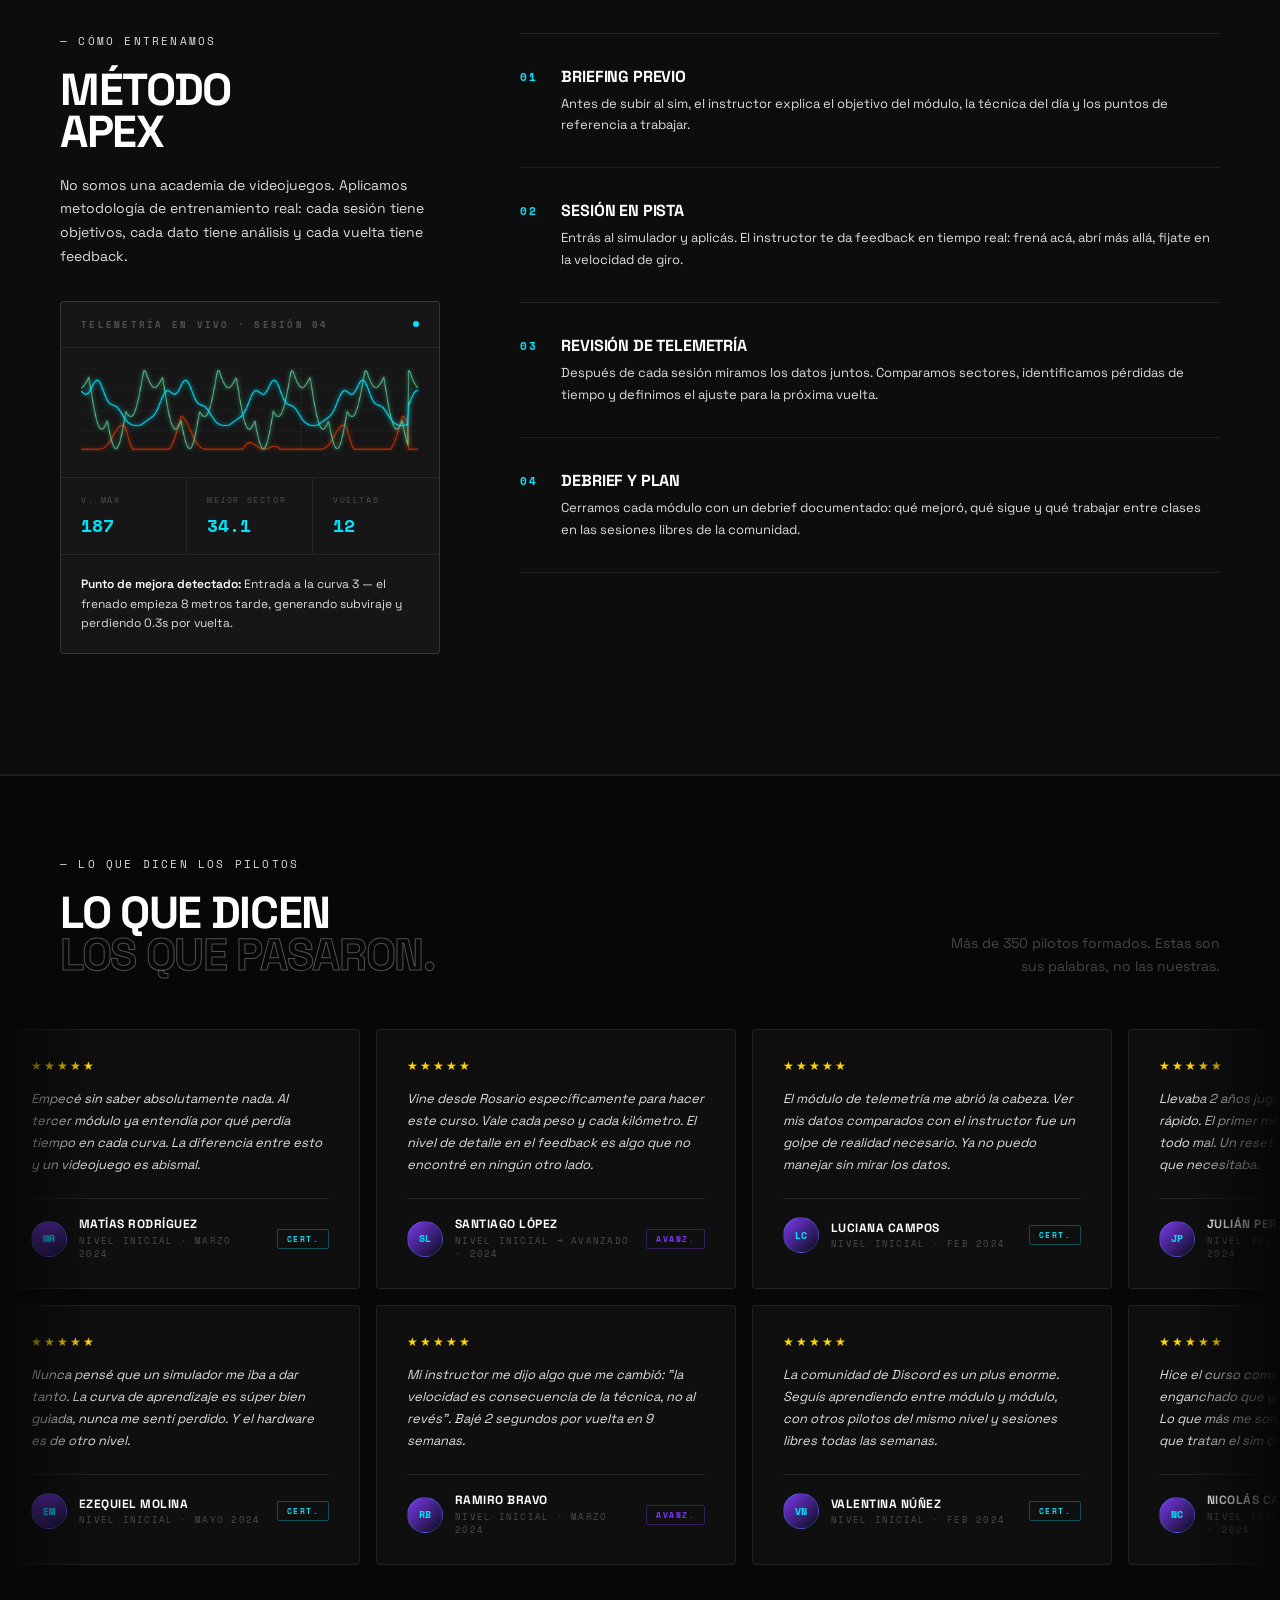
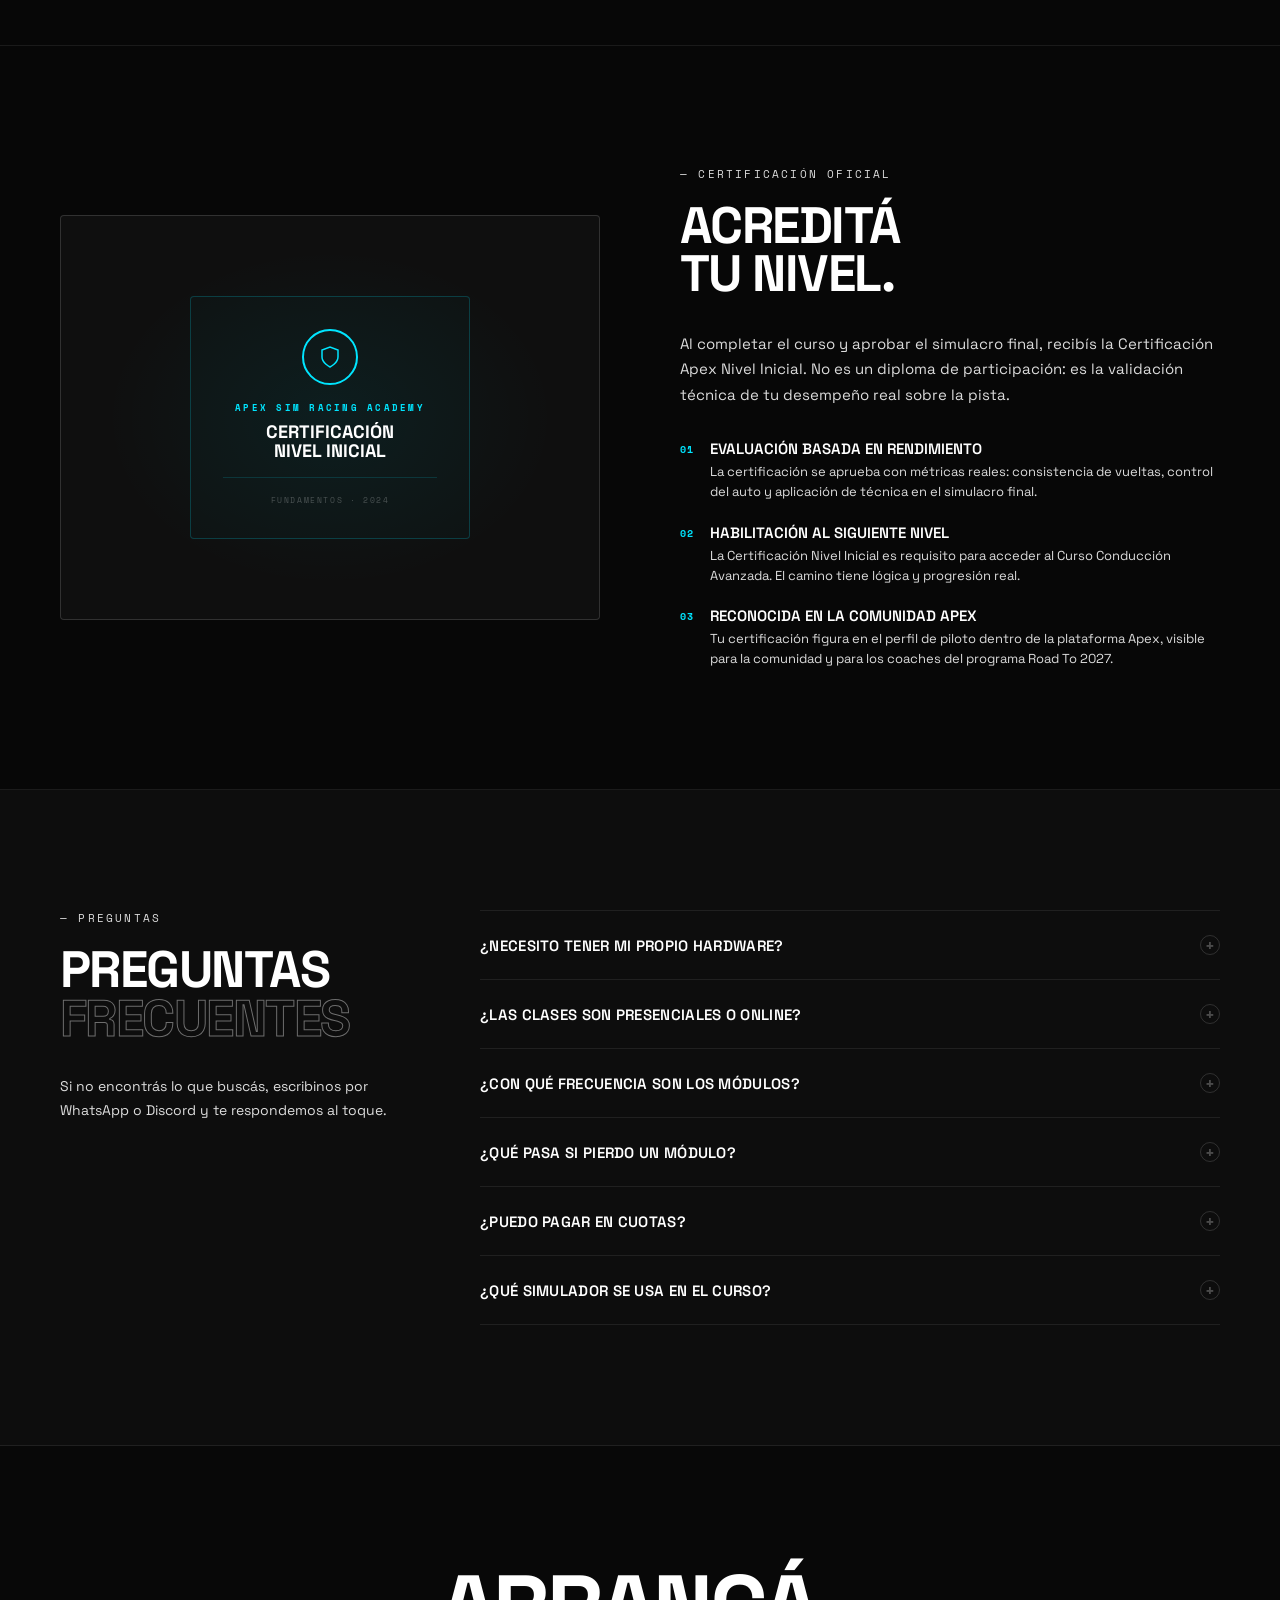
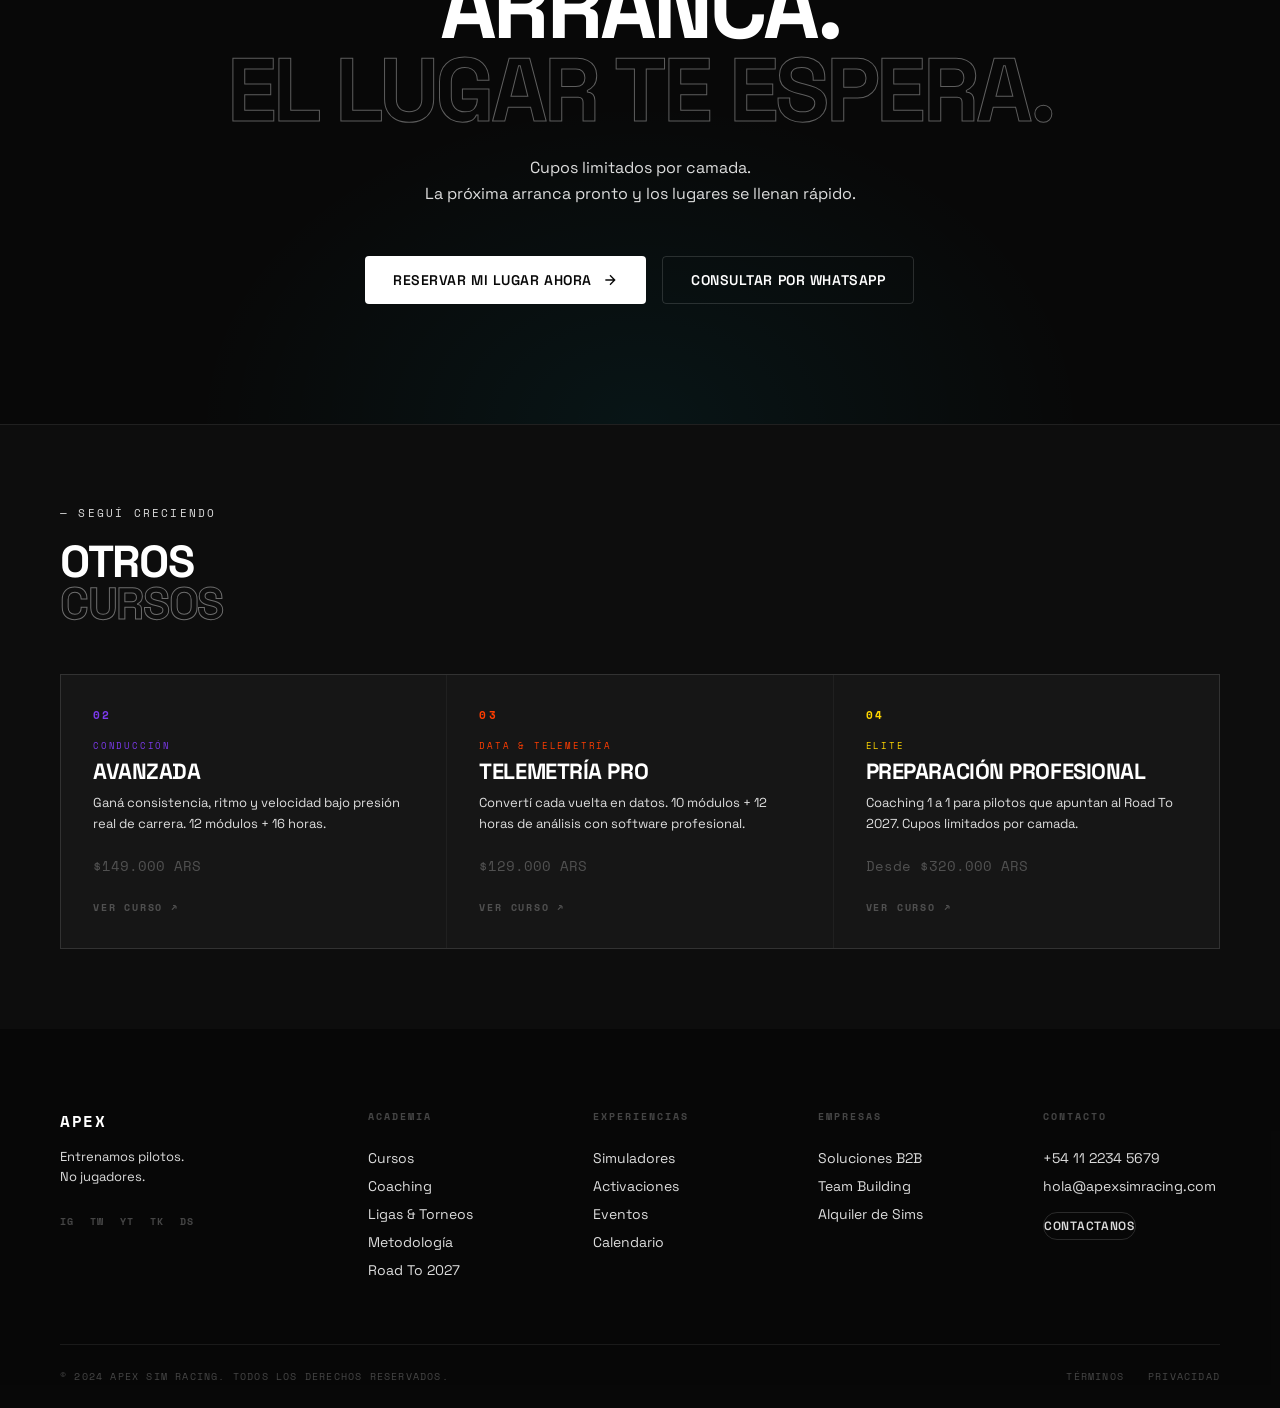
==== commit 5e2336b4: "p_detalle_actualizado_2" ====
--- a/curso-nivel-inicial.html
+++ b/curso-nivel-inicial.html
@@ -701,6 +701,7 @@
       .otros-grid { grid-template-columns: 1fr 1fr; }
       .footer-top { grid-template-columns: repeat(3, 1fr); }
       .video-layout { grid-template-columns: 1fr; }
+      .pq-grid { grid-template-columns: repeat(2, 1fr); }
     }
     @media (max-width: 768px) {
       :root { --nav-h: 60px; }
@@ -714,7 +715,7 @@
       .course-stats-row { flex-direction: column; }
       .cstat { border-right: none; border-bottom: 1px solid var(--border); }
       .cstat:last-child { border-bottom: none; }
-      .modulos-grid, .paraquien-grid, .otros-grid { grid-template-columns: 1fr; }
+      .modulos-grid, .pq-grid, .otros-grid { grid-template-columns: 1fr; }
       .modulos-header { grid-template-columns: 1fr; gap: 24px; }
       .faq-layout { grid-template-columns: 1fr; gap: 40px; }
       .footer-top { grid-template-columns: 1fr 1fr; padding: 0 24px 48px; }
@@ -727,6 +728,8 @@
       .tcard { width: 280px; }
       .testimonios-header { flex-direction: column; align-items: flex-start; padding: 0 24px; }
       .testimonios-header p { text-align: left; }
+      .pq-flip { height: 260px; }
+      .incluye-layout, .cert-inner, .metodo-layout, .video-layout { gap: 48px; }
     }
     @media (prefers-reduced-motion: reduce) {
       *, *::before, *::after { animation-duration: .01ms !important; transition-duration: .01ms !important; }
@@ -1196,47 +1199,14 @@
   <section class="section metodologia-section">
     <div class="section-inner">
       <div class="metodo-layout">
-        <div>
+        <!-- VISUAL: título + texto + panel de telemetría -->
+        <div class="metodo-visual">
           <span class="section-tag">— CÓMO ENTRENAMOS</span>
-          <h2 class="section-title" style="font-size: clamp(32px,4vw,56px);">MÉTODO<br>APEX</h2>
-          <p style="font-size:15px; color: var(--muted); line-height:1.7; margin-top: 20px; margin-bottom: 48px;">
+          <h2 class="section-title" style="font-size: clamp(28px,3.5vw,52px); margin-bottom: 20px;">MÉTODO<br>APEX</h2>
+          <p style="font-size:14px; color: var(--muted); line-height:1.7; margin-bottom: 32px;">
             No somos una academia de videojuegos. Aplicamos metodología de entrenamiento real: cada sesión tiene objetivos, cada dato tiene análisis y cada vuelta tiene feedback.
           </p>
 
-          <div class="metodo-steps">
-            <div class="metodo-step">
-              <span class="metodo-step-num">01</span>
-              <div>
-                <div class="metodo-step-title">Briefing previo</div>
-                <div class="metodo-step-desc">Antes de subir al sim, el instructor explica el objetivo del módulo, la técnica del día y los puntos de referencia a trabajar.</div>
-              </div>
-            </div>
-            <div class="metodo-step">
-              <span class="metodo-step-num">02</span>
-              <div>
-                <div class="metodo-step-title">Sesión en pista</div>
-                <div class="metodo-step-desc">Entrás al simulador y aplicás. El instructor te da feedback en tiempo real: frená acá, abrí más allá, fijate en la velocidad de giro.</div>
-              </div>
-            </div>
-            <div class="metodo-step">
-              <span class="metodo-step-num">03</span>
-              <div>
-                <div class="metodo-step-title">Revisión de telemetría</div>
-                <div class="metodo-step-desc">Después de cada sesión miramos los datos juntos. Comparamos sectores, identificamos pérdidas de tiempo y definimos el ajuste para la próxima vuelta.</div>
-              </div>
-            </div>
-            <div class="metodo-step">
-              <span class="metodo-step-num">04</span>
-              <div>
-                <div class="metodo-step-title">Debrief y plan</div>
-                <div class="metodo-step-desc">Cerramos cada módulo con un debrief documentado: qué mejoró, qué sigue y qué trabajar entre clases en las sesiones libres de la comunidad.</div>
-              </div>
-            </div>
-          </div>
-        </div>
-
-        <!-- PANEL TELEMETRÍA DECORATIVO -->
-        <div class="metodo-visual">
           <div class="tele-panel">
             <div class="tele-header">
               <span class="tele-title">TELEMETRÍA EN VIVO · SESIÓN 04</span>
@@ -1261,6 +1231,40 @@
             </div>
             <div class="tele-info">
               <strong>Punto de mejora detectado:</strong> Entrada a la curva 3 — el frenado empieza 8 metros tarde, generando subviraje y perdiendo 0.3s por vuelta.
+            </div>
+          </div>
+        </div>
+
+        <!-- PASOS -->
+        <div>
+          <div class="metodo-steps">
+            <div class="metodo-step">
+              <span class="metodo-step-num">01</span>
+              <div>
+                <div class="metodo-step-title">Briefing previo</div>
+                <div class="metodo-step-desc">Antes de subir al sim, el instructor explica el objetivo del módulo, la técnica del día y los puntos de referencia a trabajar.</div>
+              </div>
+            </div>
+            <div class="metodo-step">
+              <span class="metodo-step-num">02</span>
+              <div>
+                <div class="metodo-step-title">Sesión en pista</div>
+                <div class="metodo-step-desc">Entrás al simulador y aplicás. El instructor te da feedback en tiempo real: frená acá, abrí más allá, fijate en la velocidad de giro.</div>
+              </div>
+            </div>
+            <div class="metodo-step">
+              <span class="metodo-step-num">03</span>
+              <div>
+                <div class="metodo-step-title">Revisión de telemetría</div>
+                <div class="metodo-step-desc">Después de cada sesión miramos los datos juntos. Comparamos sectores, identificamos pérdidas de tiempo y definimos el ajuste para la próxima vuelta.</div>
+              </div>
+            </div>
+            <div class="metodo-step">
+              <span class="metodo-step-num">04</span>
+              <div>
+                <div class="metodo-step-title">Debrief y plan</div>
+                <div class="metodo-step-desc">Cerramos cada módulo con un debrief documentado: qué mejoró, qué sigue y qué trabajar entre clases en las sesiones libres de la comunidad.</div>
+              </div>
             </div>
           </div>
         </div>
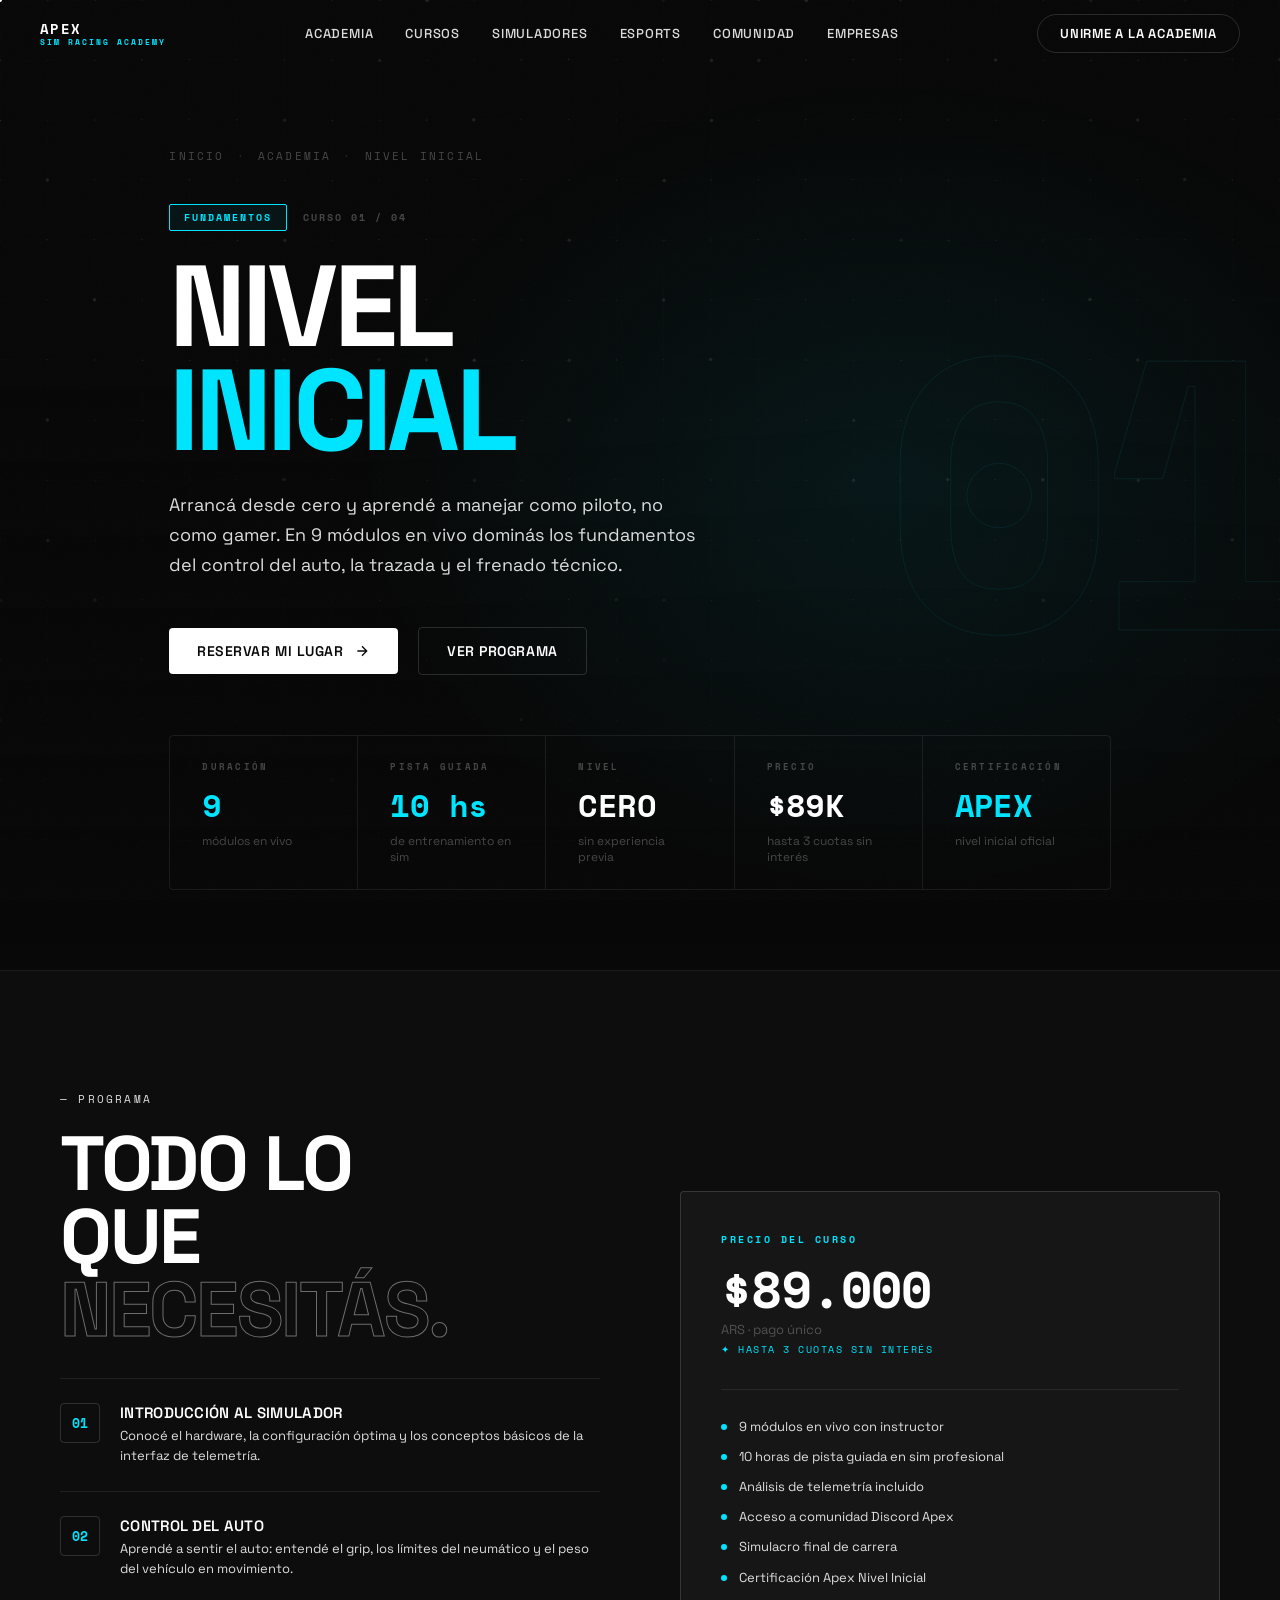
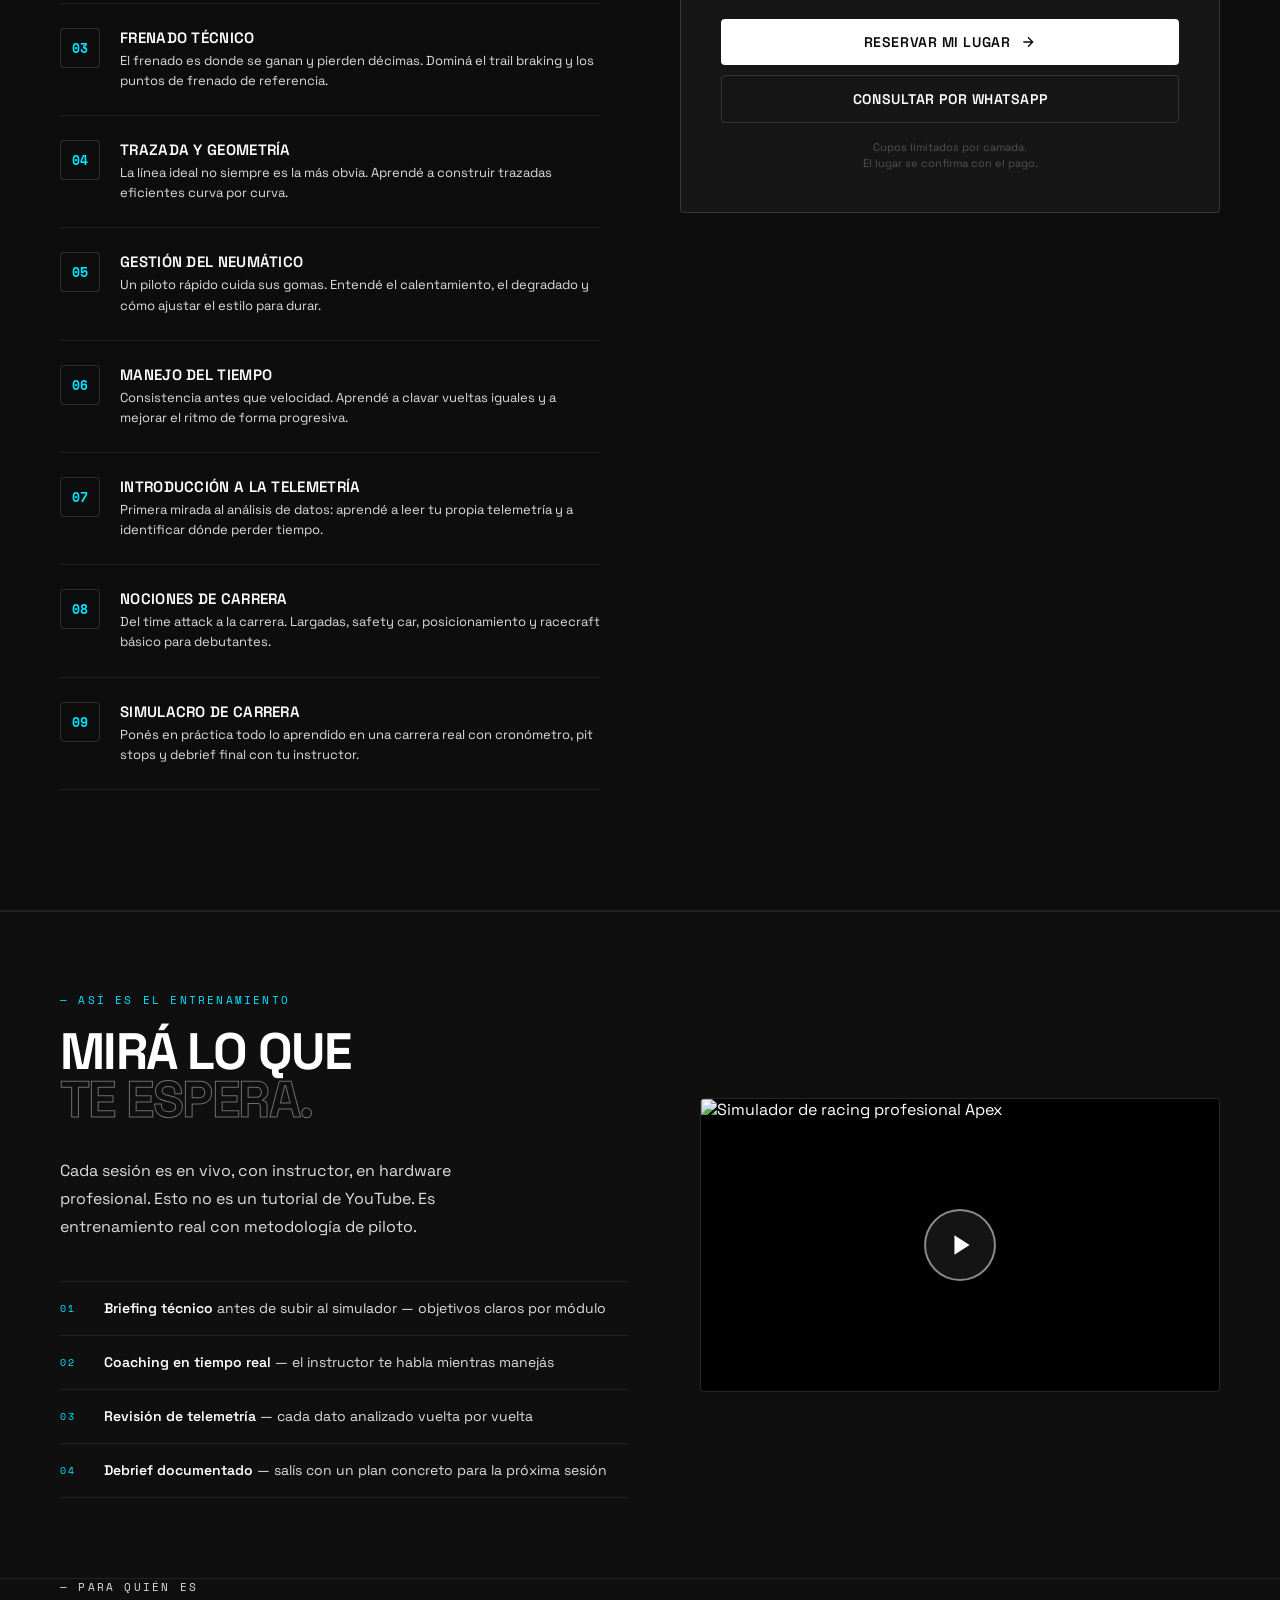
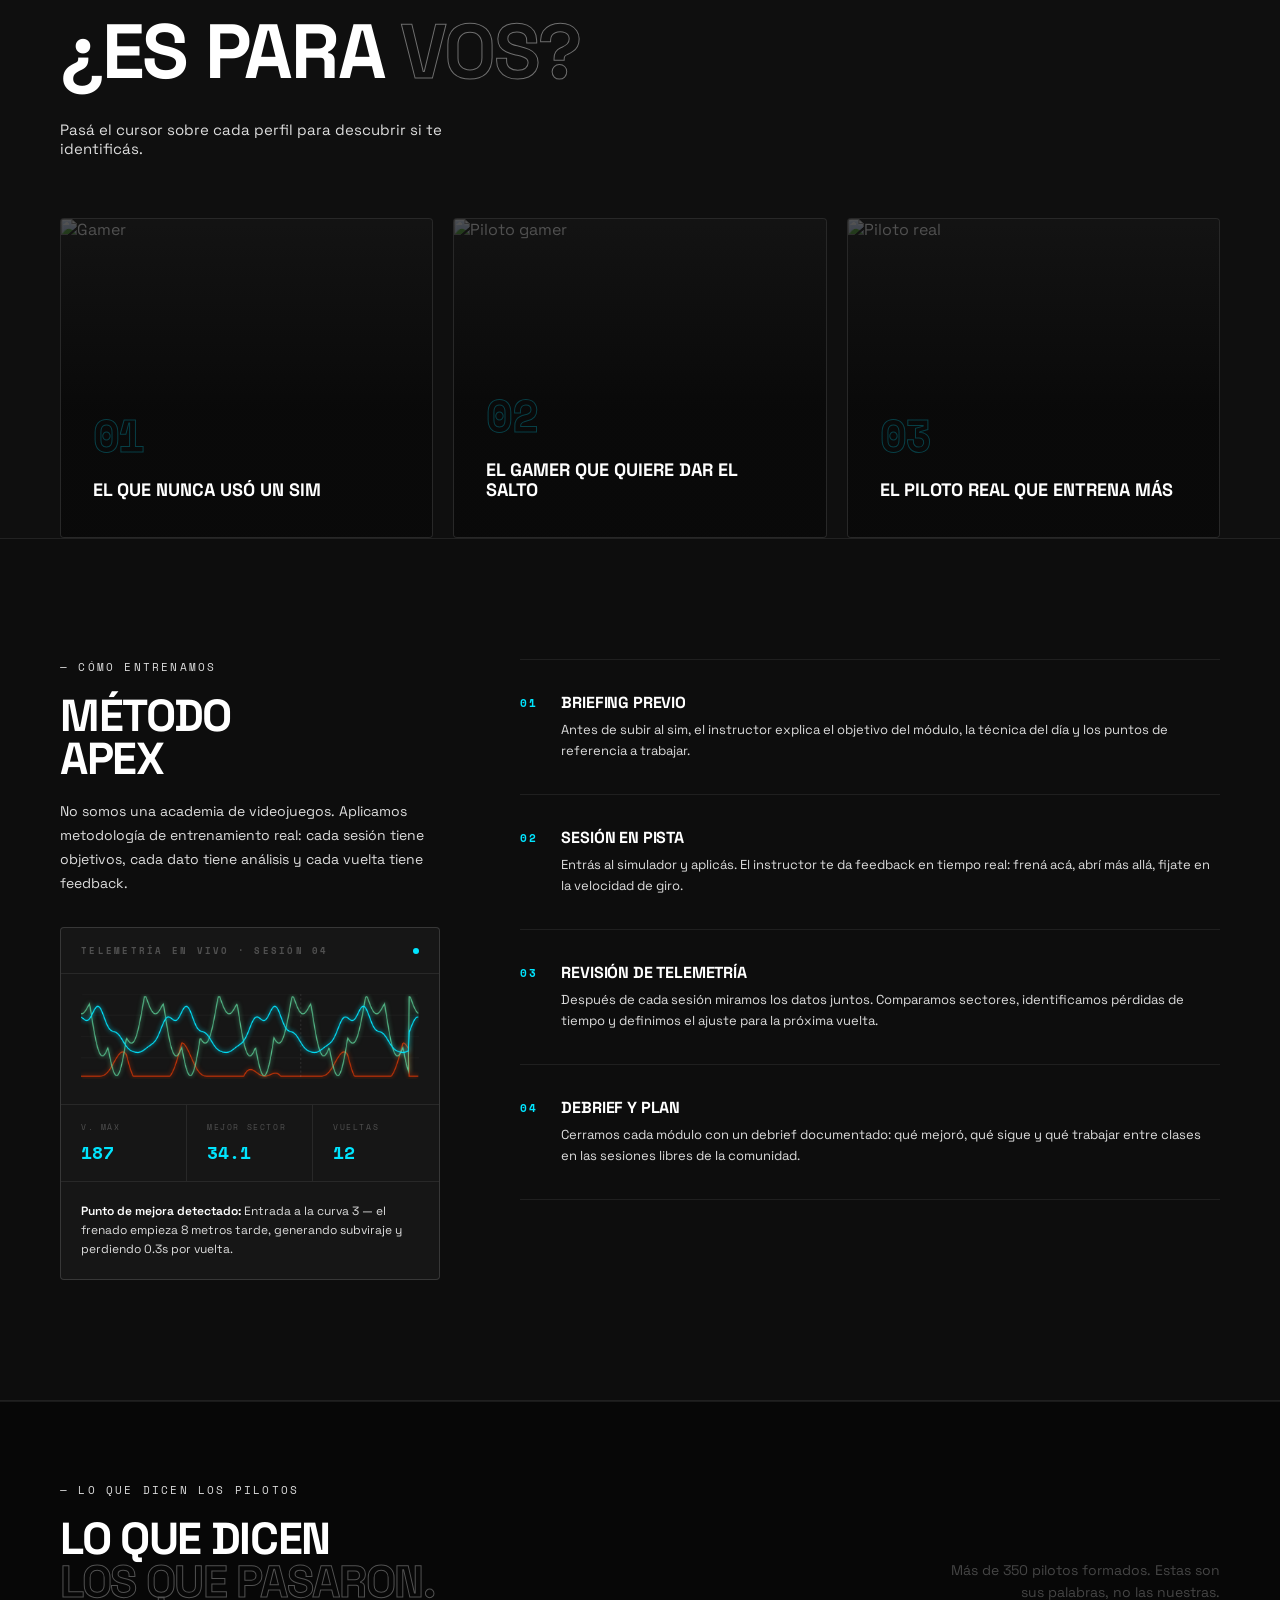
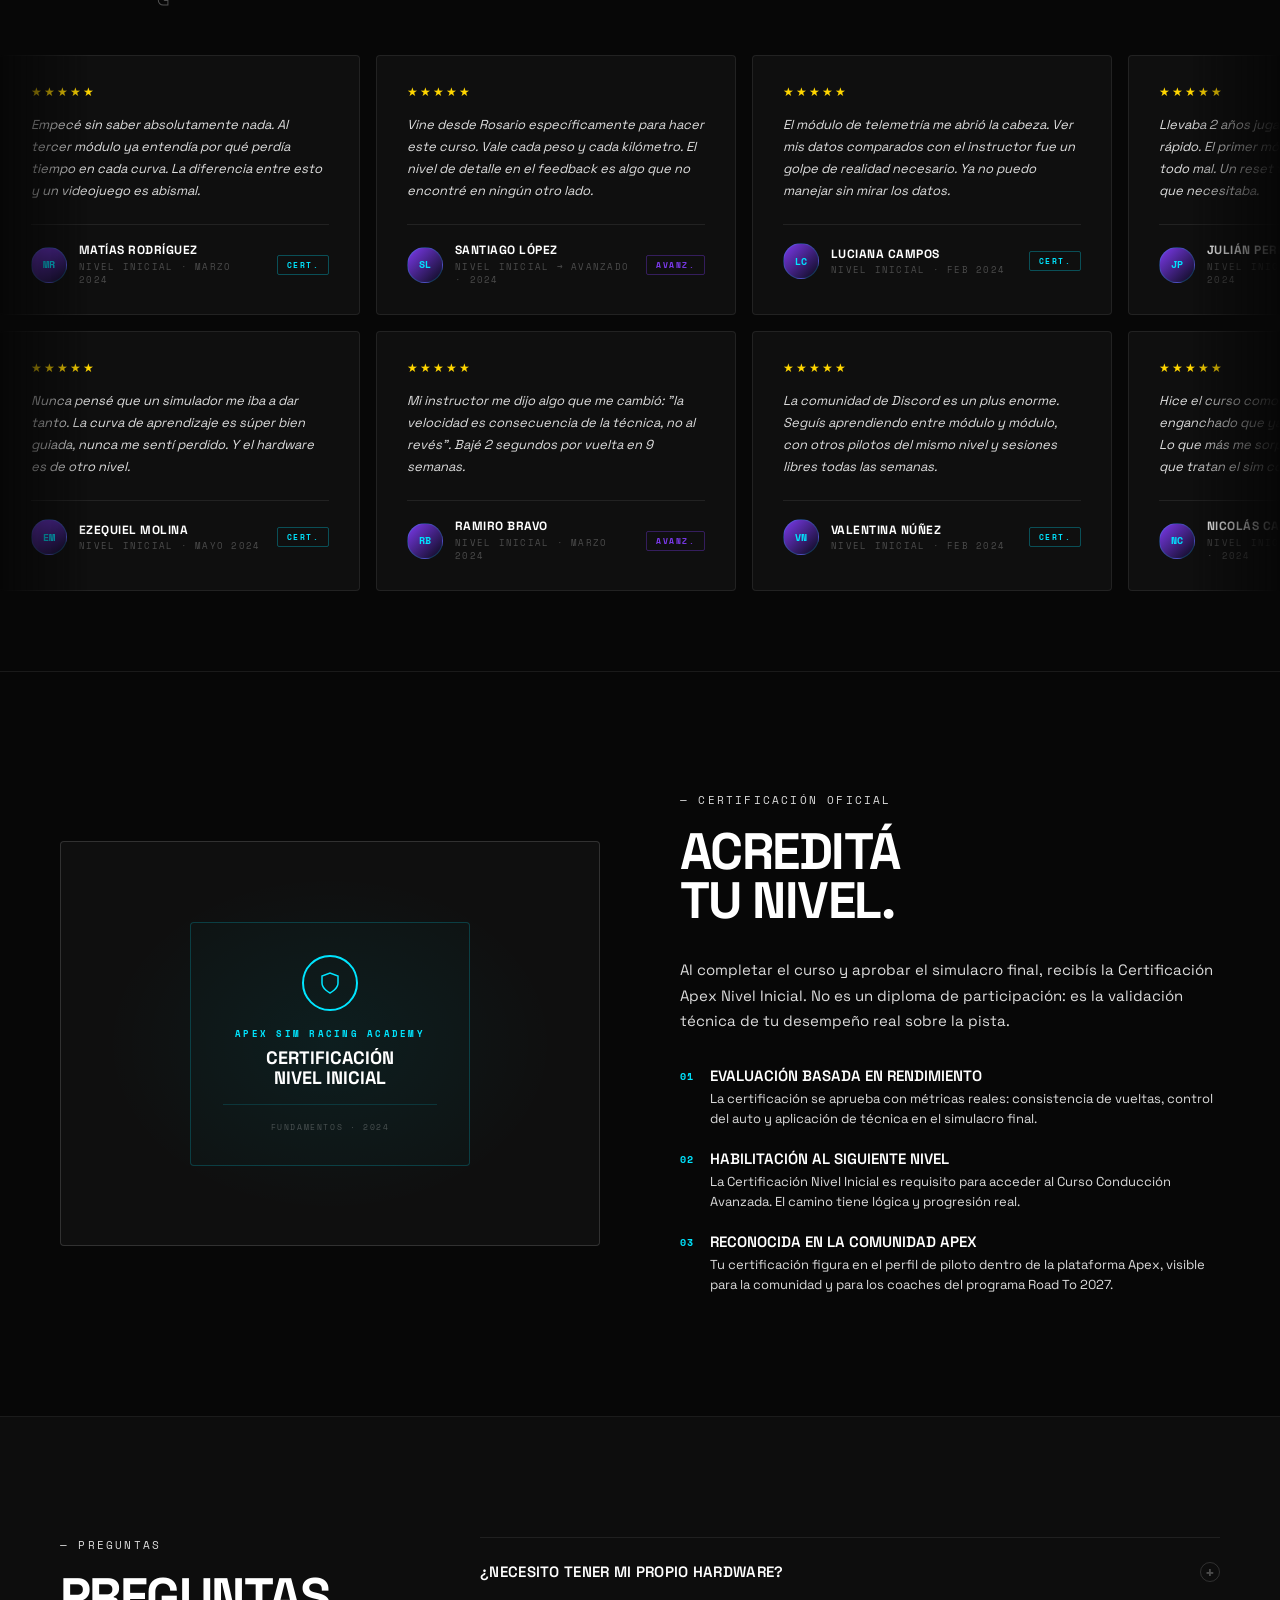
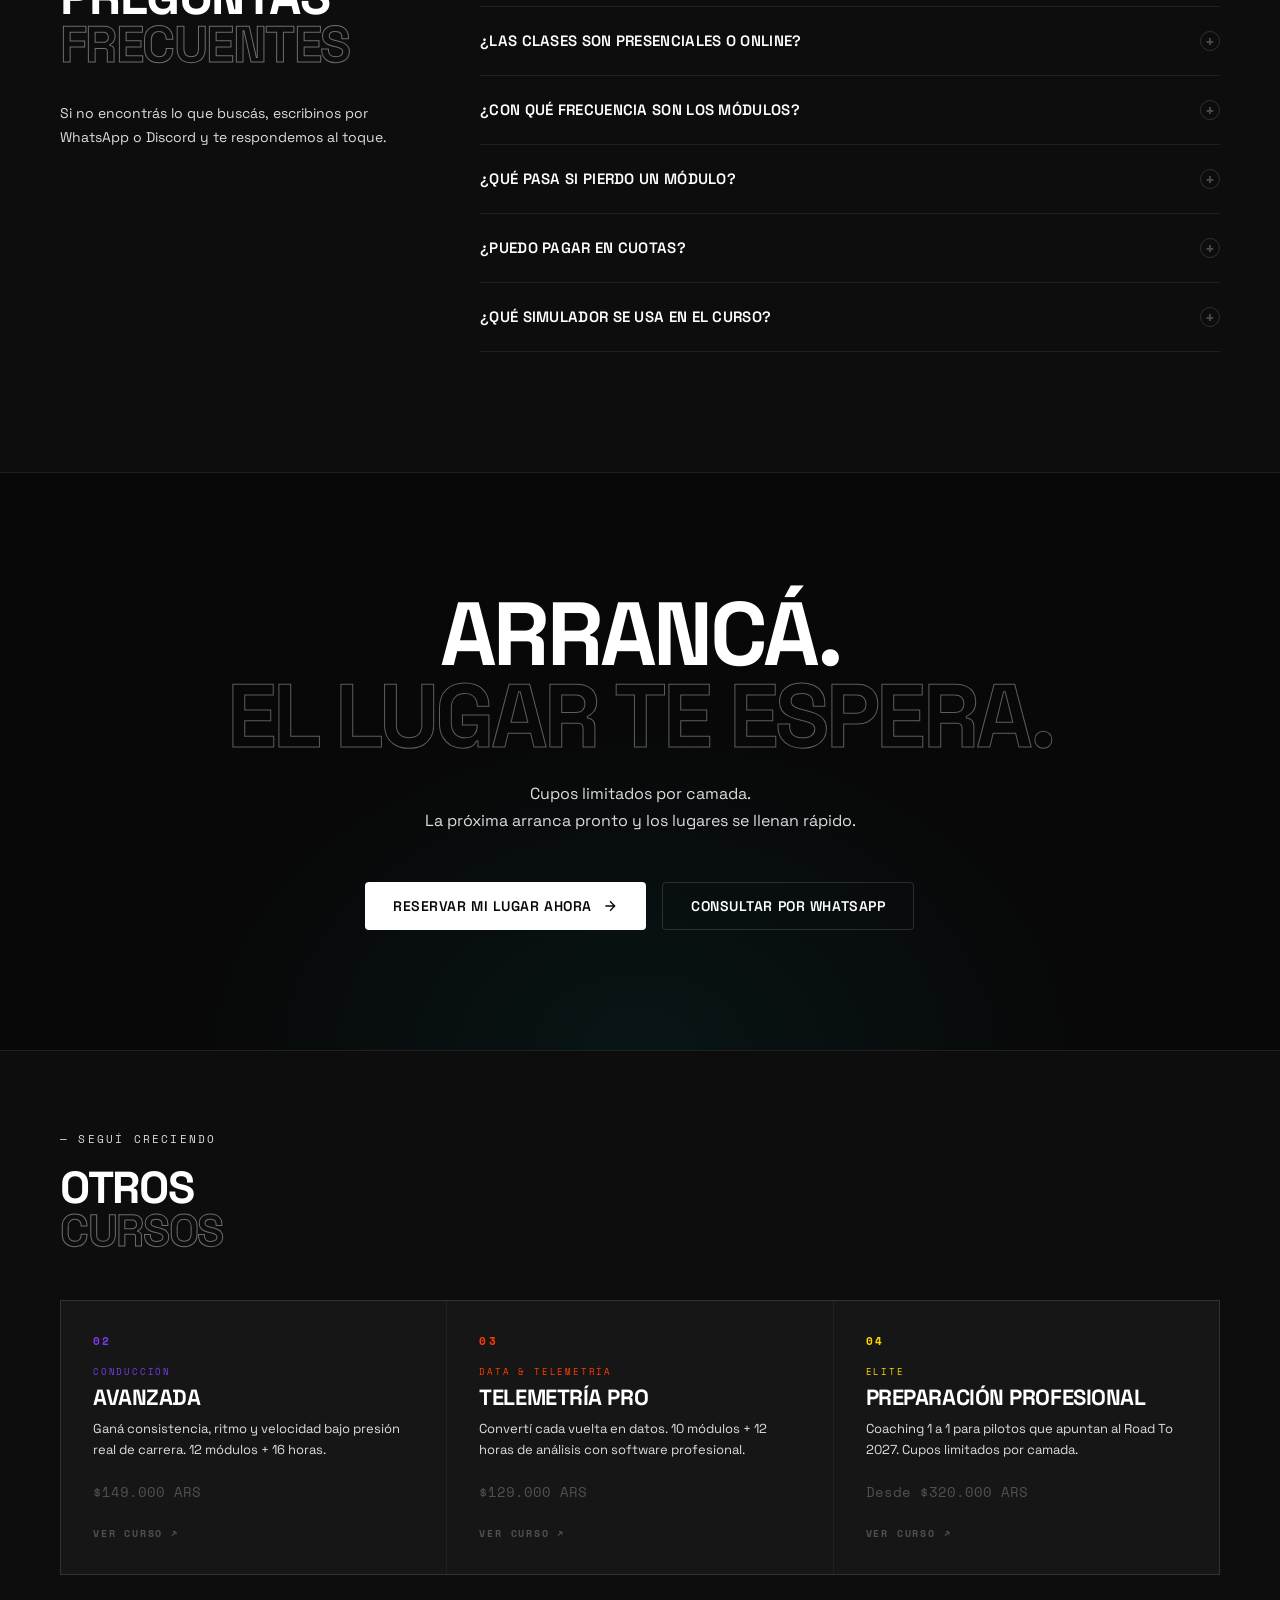
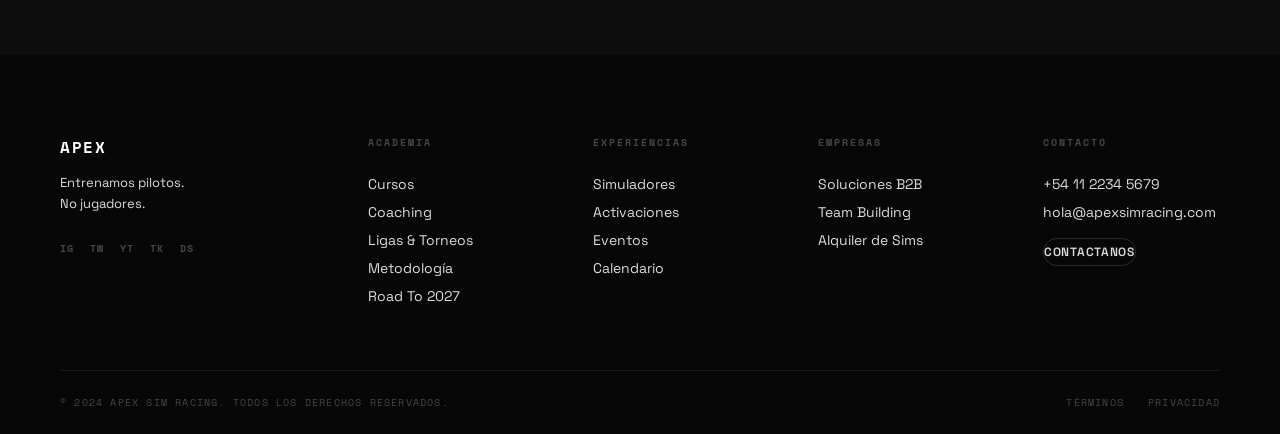
==== commit a9d594e9: "p_detalle_actualizado_3" ====
--- a/curso-nivel-inicial.html
+++ b/curso-nivel-inicial.html
@@ -365,6 +365,10 @@
       color: var(--cyan);
     }
     .incluye-icon svg { width: 18px; height: 18px; }
+    .incluye-mod-num {
+      font-family: var(--mono); font-size: 13px; font-weight: 700;
+      letter-spacing: 0.02em;
+    }
     .incluye-text-head {
       font-size: 15px; font-weight: 600; color: var(--white);
       margin-bottom: 4px; text-transform: uppercase; letter-spacing: 0.02em;
@@ -882,53 +886,71 @@
     <div class="section-inner">
       <div class="incluye-layout">
         <div>
-          <span class="section-tag">— QUÉ INCLUYE</span>
+          <span class="section-tag">— PROGRAMA</span>
           <h2 class="section-title">TODO LO<br>QUE<br><em>NECESITÁS.</em></h2>
 
           <ul class="incluye-list">
             <li class="incluye-item">
-              <div class="incluye-icon">
-                <svg viewBox="0 0 24 24" fill="none" stroke="currentColor" stroke-width="1.5"><circle cx="12" cy="12" r="10"/><polyline points="12 6 12 12 16 14"/></svg>
-              </div>
+              <div class="incluye-icon incluye-mod-num">01</div>
               <div>
-                <div class="incluye-text-head">9 módulos en vivo</div>
-                <div class="incluye-text-sub">Clases con instructor en tiempo real. Sin grabaciones. Sin excusas. Cada módulo incluye práctica guiada en simulador.</div>
+                <div class="incluye-text-head">Introducción al Simulador</div>
+                <div class="incluye-text-sub">Conocé el hardware, la configuración óptima y los conceptos básicos de la interfaz de telemetría.</div>
               </div>
             </li>
             <li class="incluye-item">
-              <div class="incluye-icon">
-                <svg viewBox="0 0 24 24" fill="none" stroke="currentColor" stroke-width="1.5"><rect x="3" y="3" width="18" height="18" rx="2"/><polyline points="3 9 21 9"/><polyline points="9 21 9 9"/></svg>
-              </div>
+              <div class="incluye-icon incluye-mod-num">02</div>
               <div>
-                <div class="incluye-text-head">10 horas de pista guiada</div>
-                <div class="incluye-text-sub">Tiempo en simulador profesional con coaching activo. Hardware Simucube + Heusinkveld incluido en cada sesión.</div>
+                <div class="incluye-text-head">Control del Auto</div>
+                <div class="incluye-text-sub">Aprendé a sentir el auto: entendé el grip, los límites del neumático y el peso del vehículo en movimiento.</div>
               </div>
             </li>
             <li class="incluye-item">
-              <div class="incluye-icon">
-                <svg viewBox="0 0 24 24" fill="none" stroke="currentColor" stroke-width="1.5"><polyline points="22 12 18 12 15 21 9 3 6 12 2 12"/></svg>
-              </div>
+              <div class="incluye-icon incluye-mod-num">03</div>
               <div>
-                <div class="incluye-text-head">Análisis de telemetría básico</div>
-                <div class="incluye-text-sub">Acceso al software de telemetría durante los módulos 7–9. Revisión de datos con tu instructor para identificar mejoras concretas.</div>
+                <div class="incluye-text-head">Frenado Técnico</div>
+                <div class="incluye-text-sub">El frenado es donde se ganan y pierden décimas. Dominá el trail braking y los puntos de frenado de referencia.</div>
               </div>
             </li>
             <li class="incluye-item">
-              <div class="incluye-icon">
-                <svg viewBox="0 0 24 24" fill="none" stroke="currentColor" stroke-width="1.5"><path d="M17 21v-2a4 4 0 0 0-4-4H5a4 4 0 0 0-4 4v2"/><circle cx="9" cy="7" r="4"/><path d="M23 21v-2a4 4 0 0 0-3-3.87"/><path d="M16 3.13a4 4 0 0 1 0 7.75"/></svg>
-              </div>
+              <div class="incluye-icon incluye-mod-num">04</div>
               <div>
-                <div class="incluye-text-head">Comunidad Apex Discord</div>
-                <div class="incluye-text-sub">Acceso permanente al servidor privado de pilotos, sesiones libres con la comunidad y ligas de práctica cada semana.</div>
+                <div class="incluye-text-head">Trazada y Geometría</div>
+                <div class="incluye-text-sub">La línea ideal no siempre es la más obvia. Aprendé a construir trazadas eficientes curva por curva.</div>
               </div>
             </li>
             <li class="incluye-item">
-              <div class="incluye-icon">
-                <svg viewBox="0 0 24 24" fill="none" stroke="currentColor" stroke-width="1.5"><path d="M12 22s8-4 8-10V5l-8-3-8 3v7c0 6 8 10 8 10z"/></svg>
-              </div>
+              <div class="incluye-icon incluye-mod-num">05</div>
               <div>
-                <div class="incluye-text-head">Certificación Apex Nivel Inicial</div>
-                <div class="incluye-text-sub">Al completar el curso y el simulacro final, recibís la certificación oficial Apex que avala tu nivel y te habilita al Curso Avanzado.</div>
+                <div class="incluye-text-head">Gestión del Neumático</div>
+                <div class="incluye-text-sub">Un piloto rápido cuida sus gomas. Entendé el calentamiento, el degradado y cómo ajustar el estilo para durar.</div>
+              </div>
+            </li>
+            <li class="incluye-item">
+              <div class="incluye-icon incluye-mod-num">06</div>
+              <div>
+                <div class="incluye-text-head">Manejo del Tiempo</div>
+                <div class="incluye-text-sub">Consistencia antes que velocidad. Aprendé a clavar vueltas iguales y a mejorar el ritmo de forma progresiva.</div>
+              </div>
+            </li>
+            <li class="incluye-item">
+              <div class="incluye-icon incluye-mod-num">07</div>
+              <div>
+                <div class="incluye-text-head">Introducción a la Telemetría</div>
+                <div class="incluye-text-sub">Primera mirada al análisis de datos: aprendé a leer tu propia telemetría y a identificar dónde perder tiempo.</div>
+              </div>
+            </li>
+            <li class="incluye-item">
+              <div class="incluye-icon incluye-mod-num">08</div>
+              <div>
+                <div class="incluye-text-head">Nociones de Carrera</div>
+                <div class="incluye-text-sub">Del time attack a la carrera. Largadas, safety car, posicionamiento y racecraft básico para debutantes.</div>
+              </div>
+            </li>
+            <li class="incluye-item">
+              <div class="incluye-icon incluye-mod-num">09</div>
+              <div>
+                <div class="incluye-text-head">Simulacro de Carrera</div>
+                <div class="incluye-text-sub">Ponés en práctica todo lo aprendido en una carrera real con cronómetro, pit stops y debrief final con tu instructor.</div>
               </div>
             </li>
           </ul>
@@ -1014,121 +1036,6 @@
     </div>
   </section>
 
-  <!-- ═══ MÓDULOS ═══ -->
-  <section class="section modulos-section" id="modulos">
-    <div class="section-inner">
-      <div class="modulos-header">
-        <div>
-          <span class="section-tag">— PROGRAMA COMPLETO</span>
-          <h2 class="section-title">9 MÓDULOS.<br><em>UN PILOTO.</em></h2>
-        </div>
-        <p class="modulos-intro">
-          Cada módulo está diseñado para construir sobre el anterior. Arrancás entendiendo el sim, terminás compitiendo con precisión técnica. Todos los módulos son en vivo con instructor.
-        </p>
-      </div>
-
-      <div class="modulos-grid">
-        <div class="modulo-card">
-          <span class="modulo-num">MOD 01</span>
-          <div class="modulo-title">Introducción al Simulador</div>
-          <div class="modulo-desc">Conocé el hardware, la configuración óptima y los conceptos básicos de la interfaz de telemetría.</div>
-          <ul class="modulo-temas">
-            <li class="modulo-tema">Setup inicial del cockpit</li>
-            <li class="modulo-tema">Calibración de volante y pedales</li>
-            <li class="modulo-tema">Lectura básica de HUD</li>
-          </ul>
-        </div>
-
-        <div class="modulo-card">
-          <span class="modulo-num">MOD 02</span>
-          <div class="modulo-title">Control del Auto</div>
-          <div class="modulo-desc">Aprendé a sentir el auto: entendé el grip, los límites del neumático y el peso del vehículo en movimiento.</div>
-          <ul class="modulo-temas">
-            <li class="modulo-tema">Transferencia de peso</li>
-            <li class="modulo-tema">Grip y límite de adhesión</li>
-            <li class="modulo-tema">Control en sobreviraje</li>
-          </ul>
-        </div>
-
-        <div class="modulo-card">
-          <span class="modulo-num">MOD 03</span>
-          <div class="modulo-title">Frenado Técnico</div>
-          <div class="modulo-desc">El frenado es donde se ganan y pierden décimas. Dominá el trail braking y los puntos de frenado de referencia.</div>
-          <ul class="modulo-temas">
-            <li class="modulo-tema">Puntos de frenada</li>
-            <li class="modulo-tema">Trail braking básico</li>
-            <li class="modulo-tema">Sensibilidad en el pedal</li>
-          </ul>
-        </div>
-
-        <div class="modulo-card">
-          <span class="modulo-num">MOD 04</span>
-          <div class="modulo-title">Trazada y Geometría</div>
-          <div class="modulo-desc">La línea ideal no siempre es la más obvia. Aprendé a construir trazadas eficientes curva por curva.</div>
-          <ul class="modulo-temas">
-            <li class="modulo-tema">Punto de apex</li>
-            <li class="modulo-tema">Entry, apex, exit</li>
-            <li class="modulo-tema">Curvas de alta velocidad</li>
-          </ul>
-        </div>
-
-        <div class="modulo-card">
-          <span class="modulo-num">MOD 05</span>
-          <div class="modulo-title">Gestión del Neumático</div>
-          <div class="modulo-desc">Un piloto rápido cuida sus gomas. Entendé el calentamiento, el degradado y cómo ajustar el estilo para durar.</div>
-          <ul class="modulo-temas">
-            <li class="modulo-tema">Ventana de temperatura</li>
-            <li class="modulo-tema">Degradado y blistering</li>
-            <li class="modulo-tema">Manejo de las gomas en carrera</li>
-          </ul>
-        </div>
-
-        <div class="modulo-card">
-          <span class="modulo-num">MOD 06</span>
-          <div class="modulo-title">Manejo del Tiempo</div>
-          <div class="modulo-desc">Consistencia antes que velocidad. Aprendé a clavar vueltas iguales y a mejorar el ritmo de forma progresiva.</div>
-          <ul class="modulo-temas">
-            <li class="modulo-tema">Construcción del ritmo</li>
-            <li class="modulo-tema">Consistencia de sector</li>
-            <li class="modulo-tema">Análisis de vuelta completa</li>
-          </ul>
-        </div>
-
-        <div class="modulo-card">
-          <span class="modulo-num">MOD 07</span>
-          <div class="modulo-title">Introducción a la Telemetría</div>
-          <div class="modulo-desc">Primera mirada al análisis de datos: aprendé a leer tu propia telemetría y a identificar dónde perder tiempo.</div>
-          <ul class="modulo-temas">
-            <li class="modulo-tema">Canales básicos: velocidad, frenada, aceleración</li>
-            <li class="modulo-tema">Comparación de vueltas</li>
-            <li class="modulo-tema">Identificación de puntos de mejora</li>
-          </ul>
-        </div>
-
-        <div class="modulo-card">
-          <span class="modulo-num">MOD 08</span>
-          <div class="modulo-title">Nociones de Carrera</div>
-          <div class="modulo-desc">Del time attack a la carrera. Largadas, safety car, posicionamiento y racecraft básico para debutantes.</div>
-          <ul class="modulo-temas">
-            <li class="modulo-tema">Largada y primer sector</li>
-            <li class="modulo-tema">Posicionamiento en curva</li>
-            <li class="modulo-tema">Fairplay y códigos de pista</li>
-          </ul>
-        </div>
-
-        <div class="modulo-card">
-          <span class="modulo-num">MOD 09</span>
-          <div class="modulo-title">Simulacro de Carrera</div>
-          <div class="modulo-desc">Ponés en práctica todo lo aprendido en una carrera real con cronómetro, pit stops y debrief final con tu instructor.</div>
-          <ul class="modulo-temas">
-            <li class="modulo-tema">Carrera clasificatoria</li>
-            <li class="modulo-tema">Estrategia de pit stop</li>
-            <li class="modulo-tema">Debrief y evaluación Apex</li>
-          </ul>
-        </div>
-      </div>
-    </div>
-  </section>
 
 <!-- ═══ PARA QUIÉN — Flip Cards ═══ -->
 <section class="page-section paraquien-section">
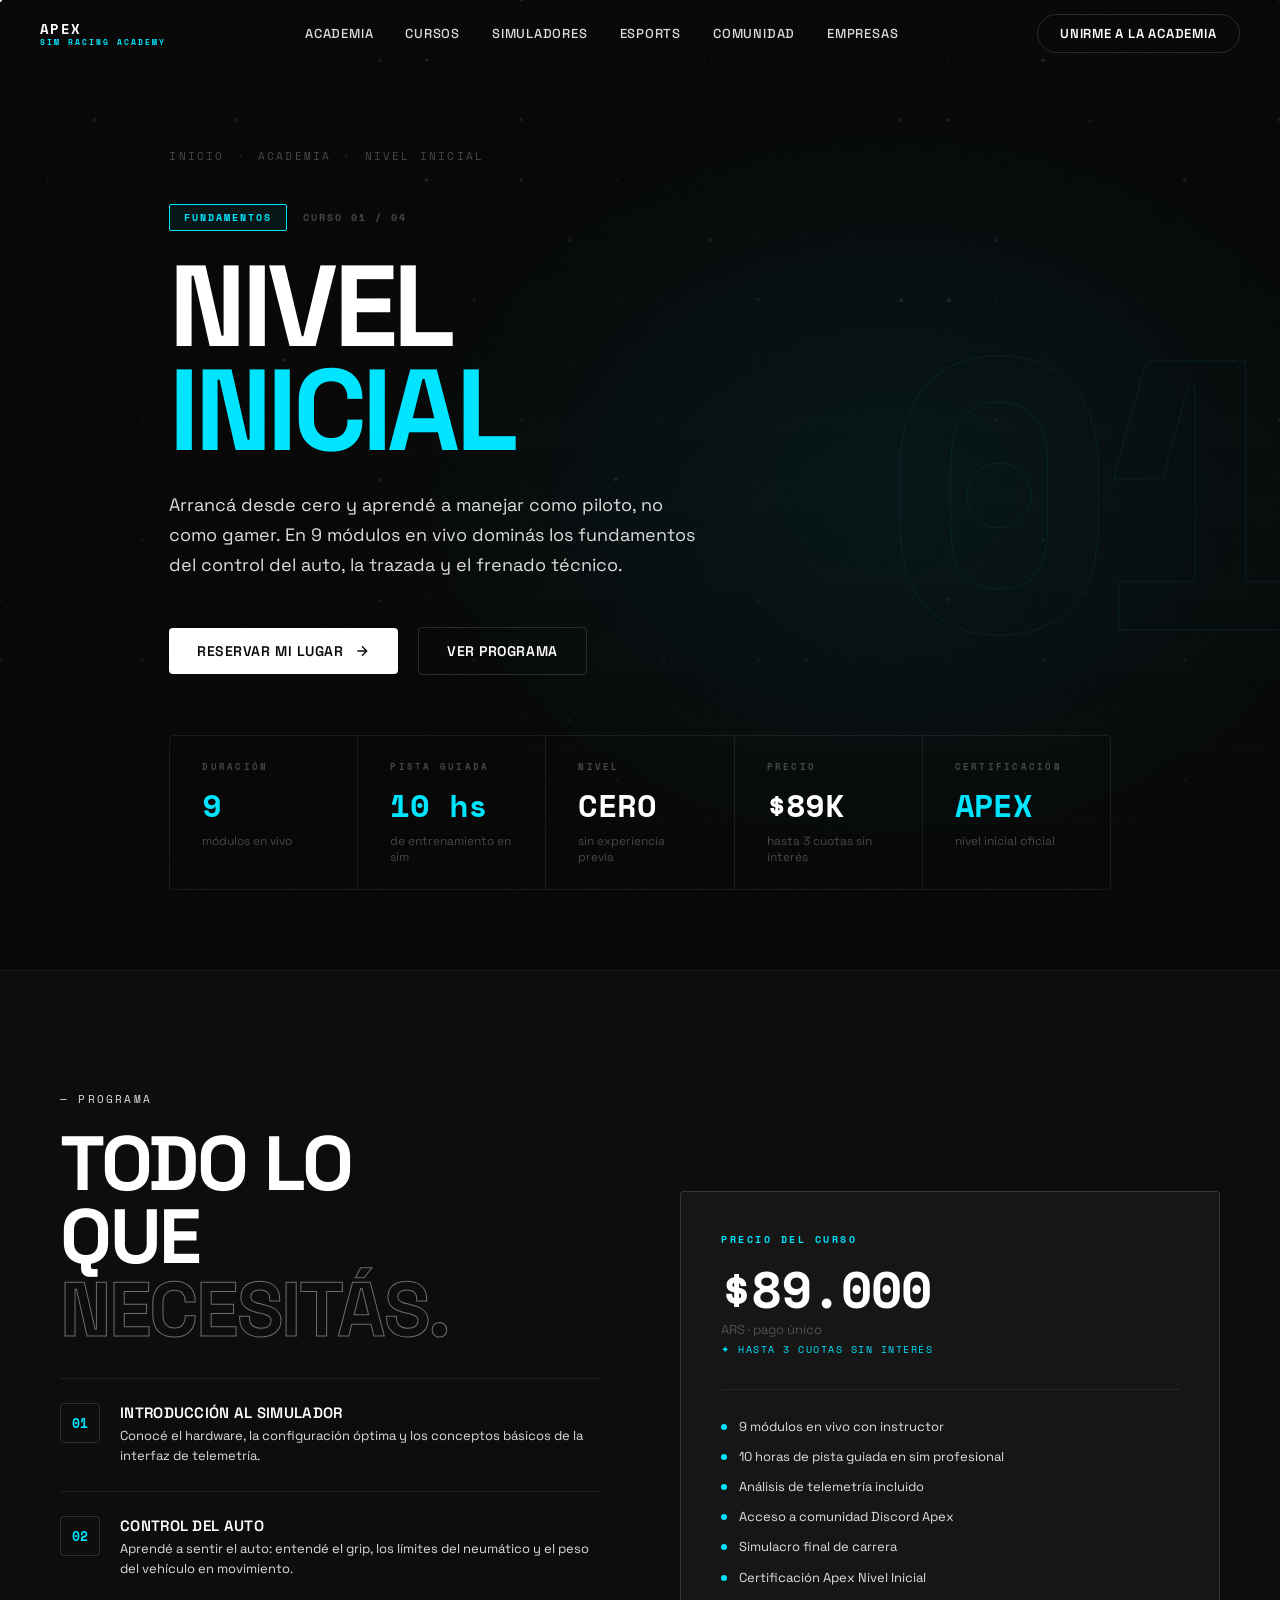
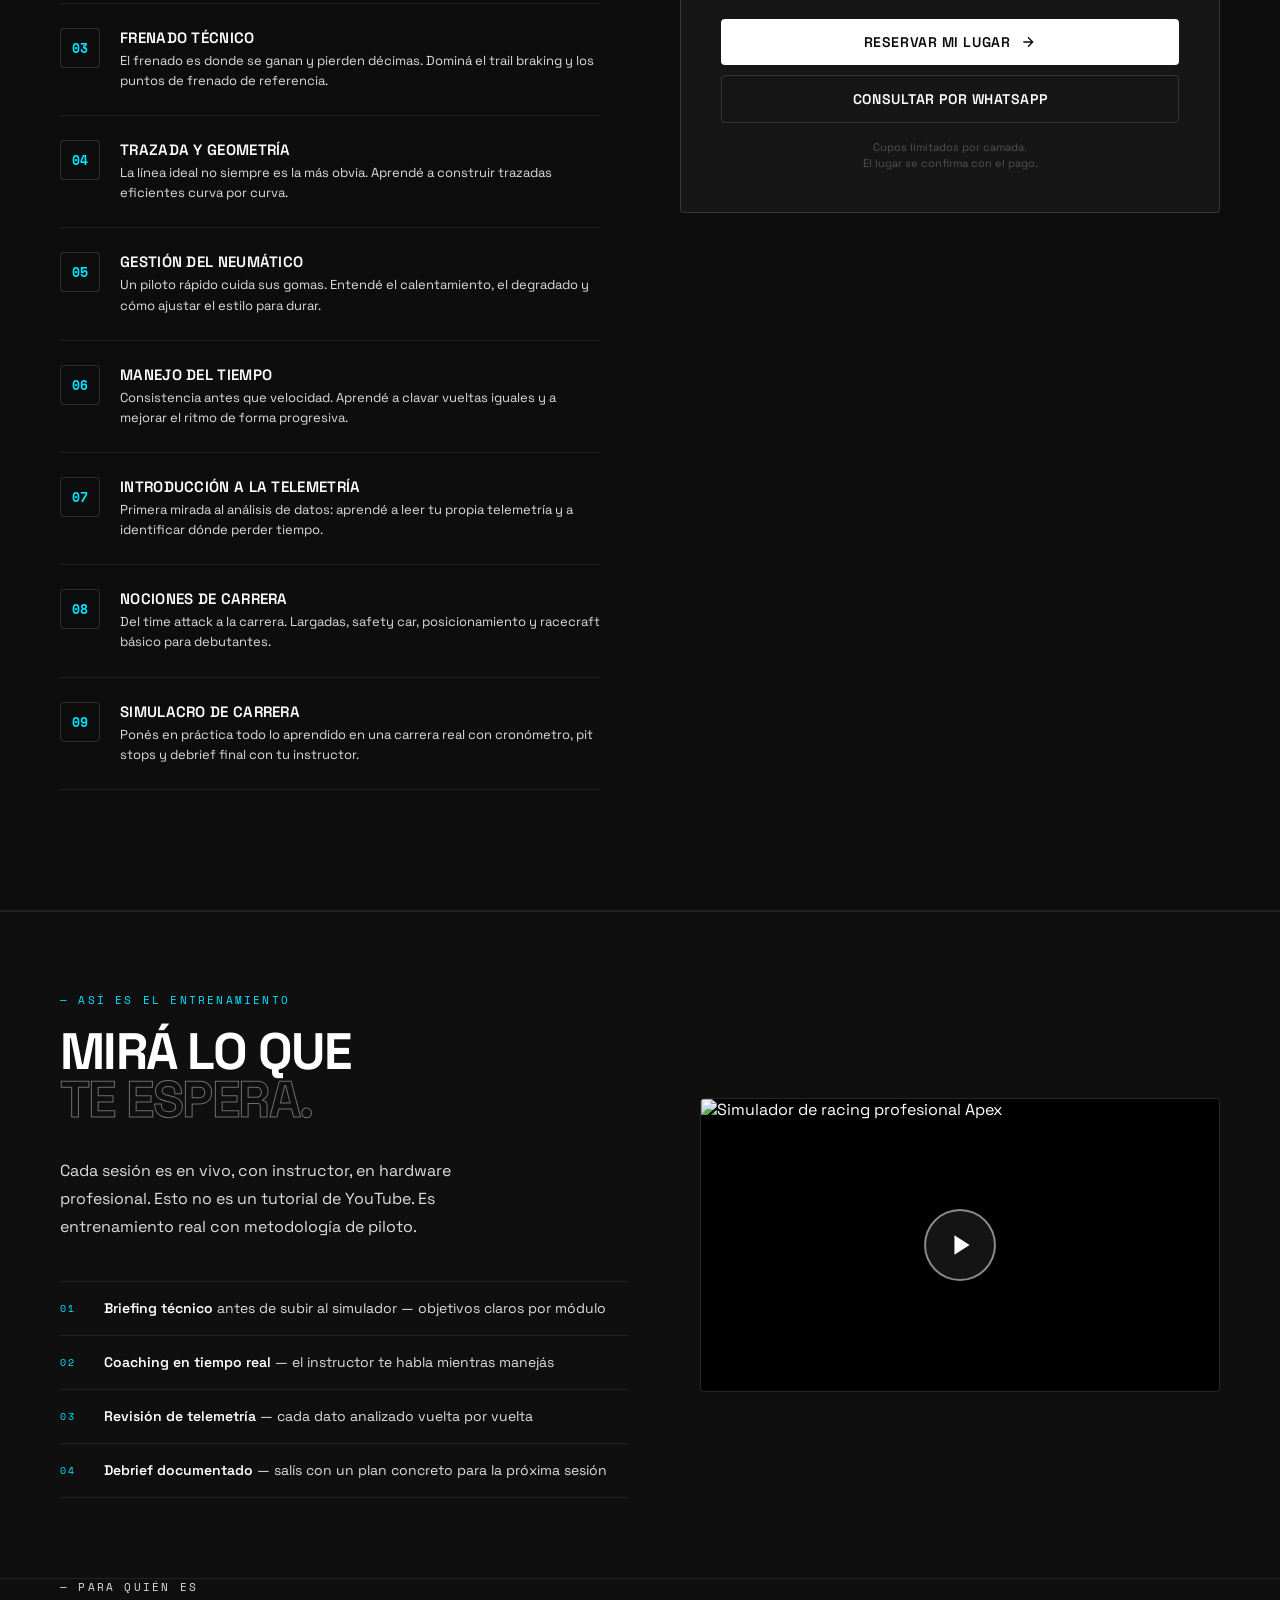
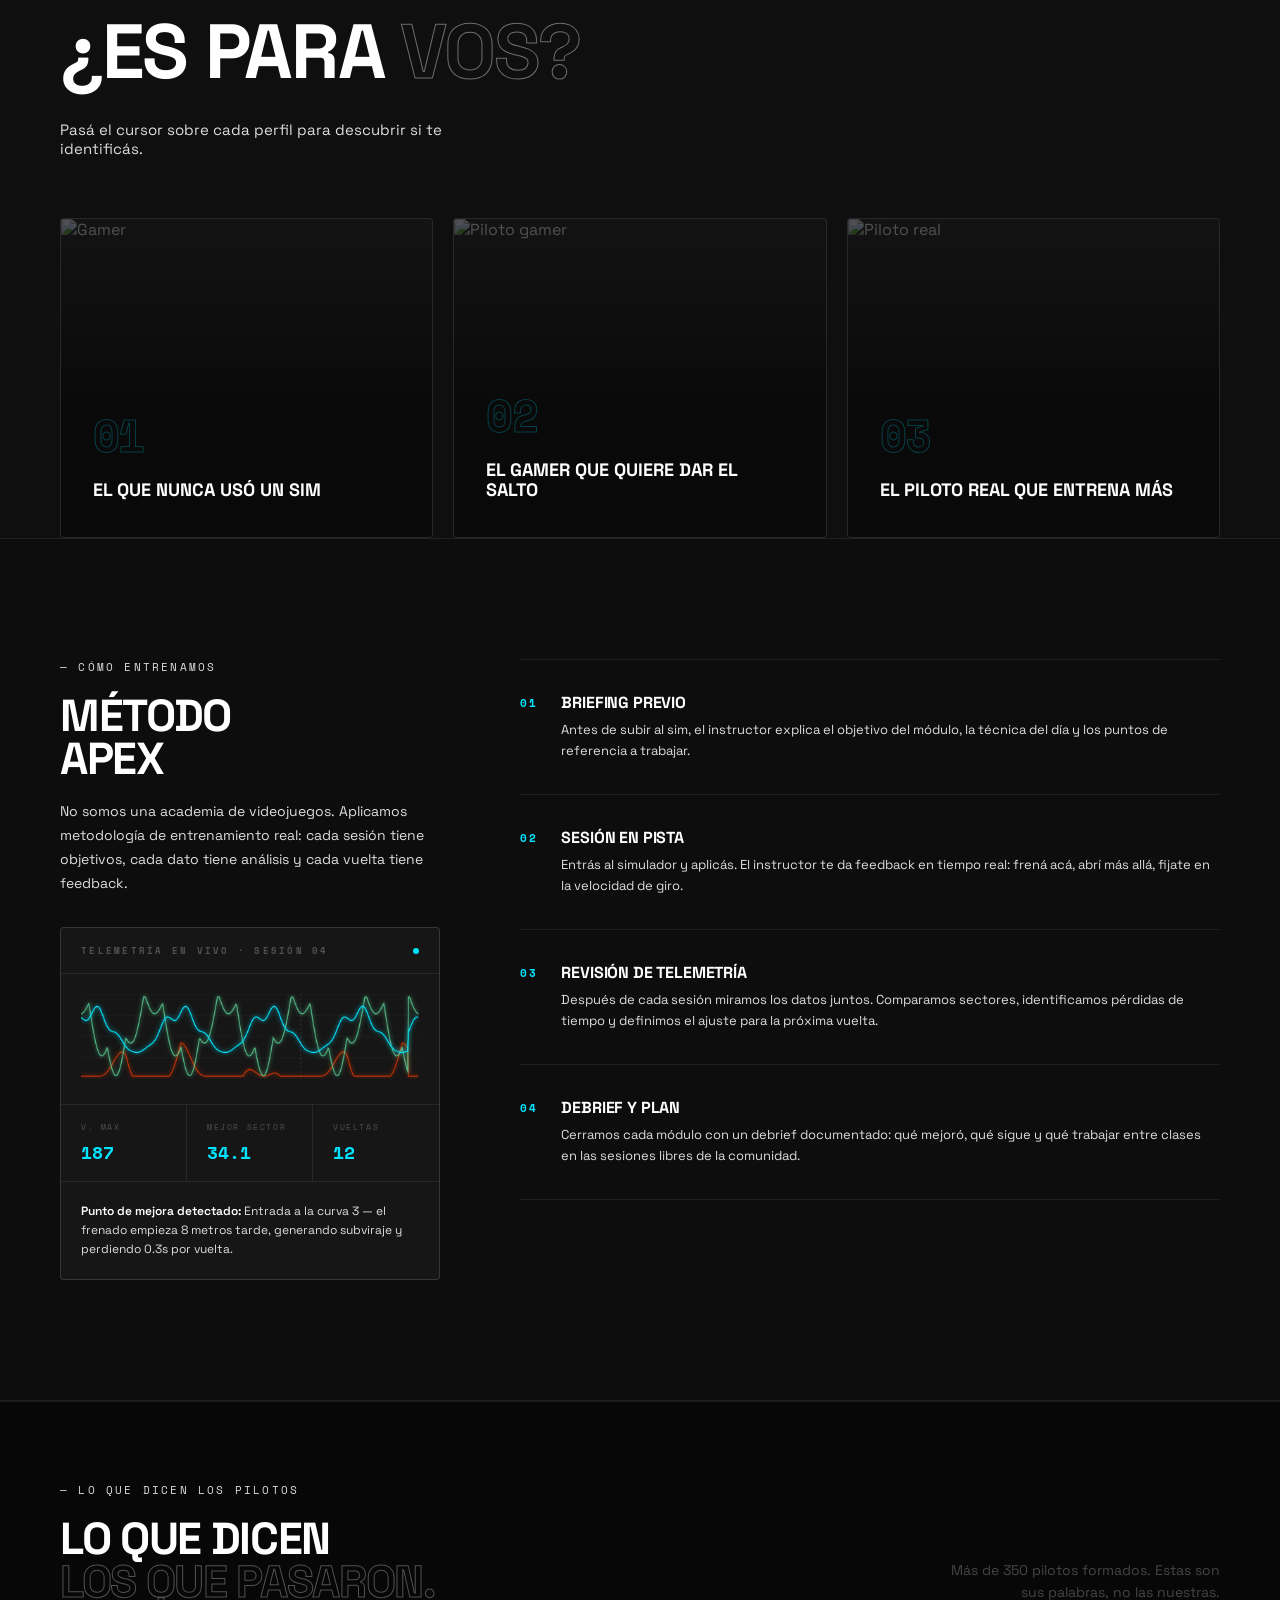
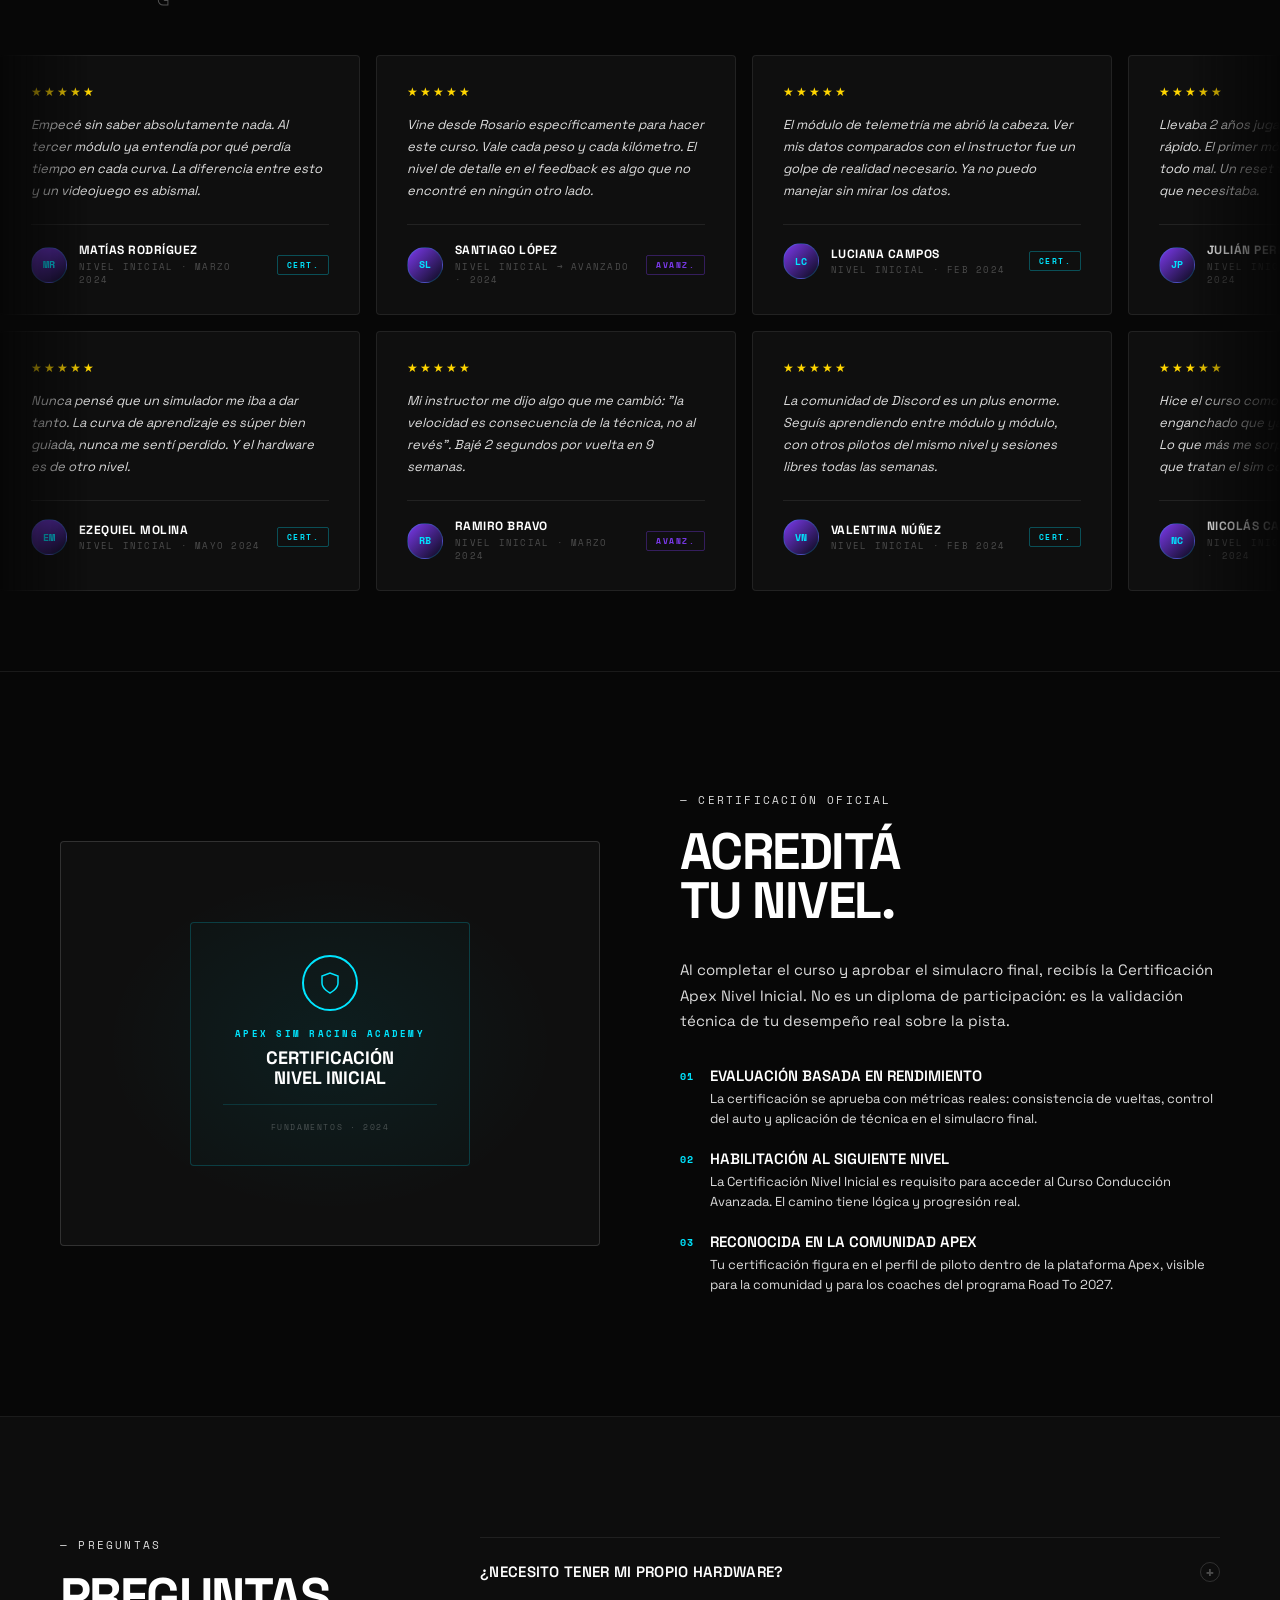
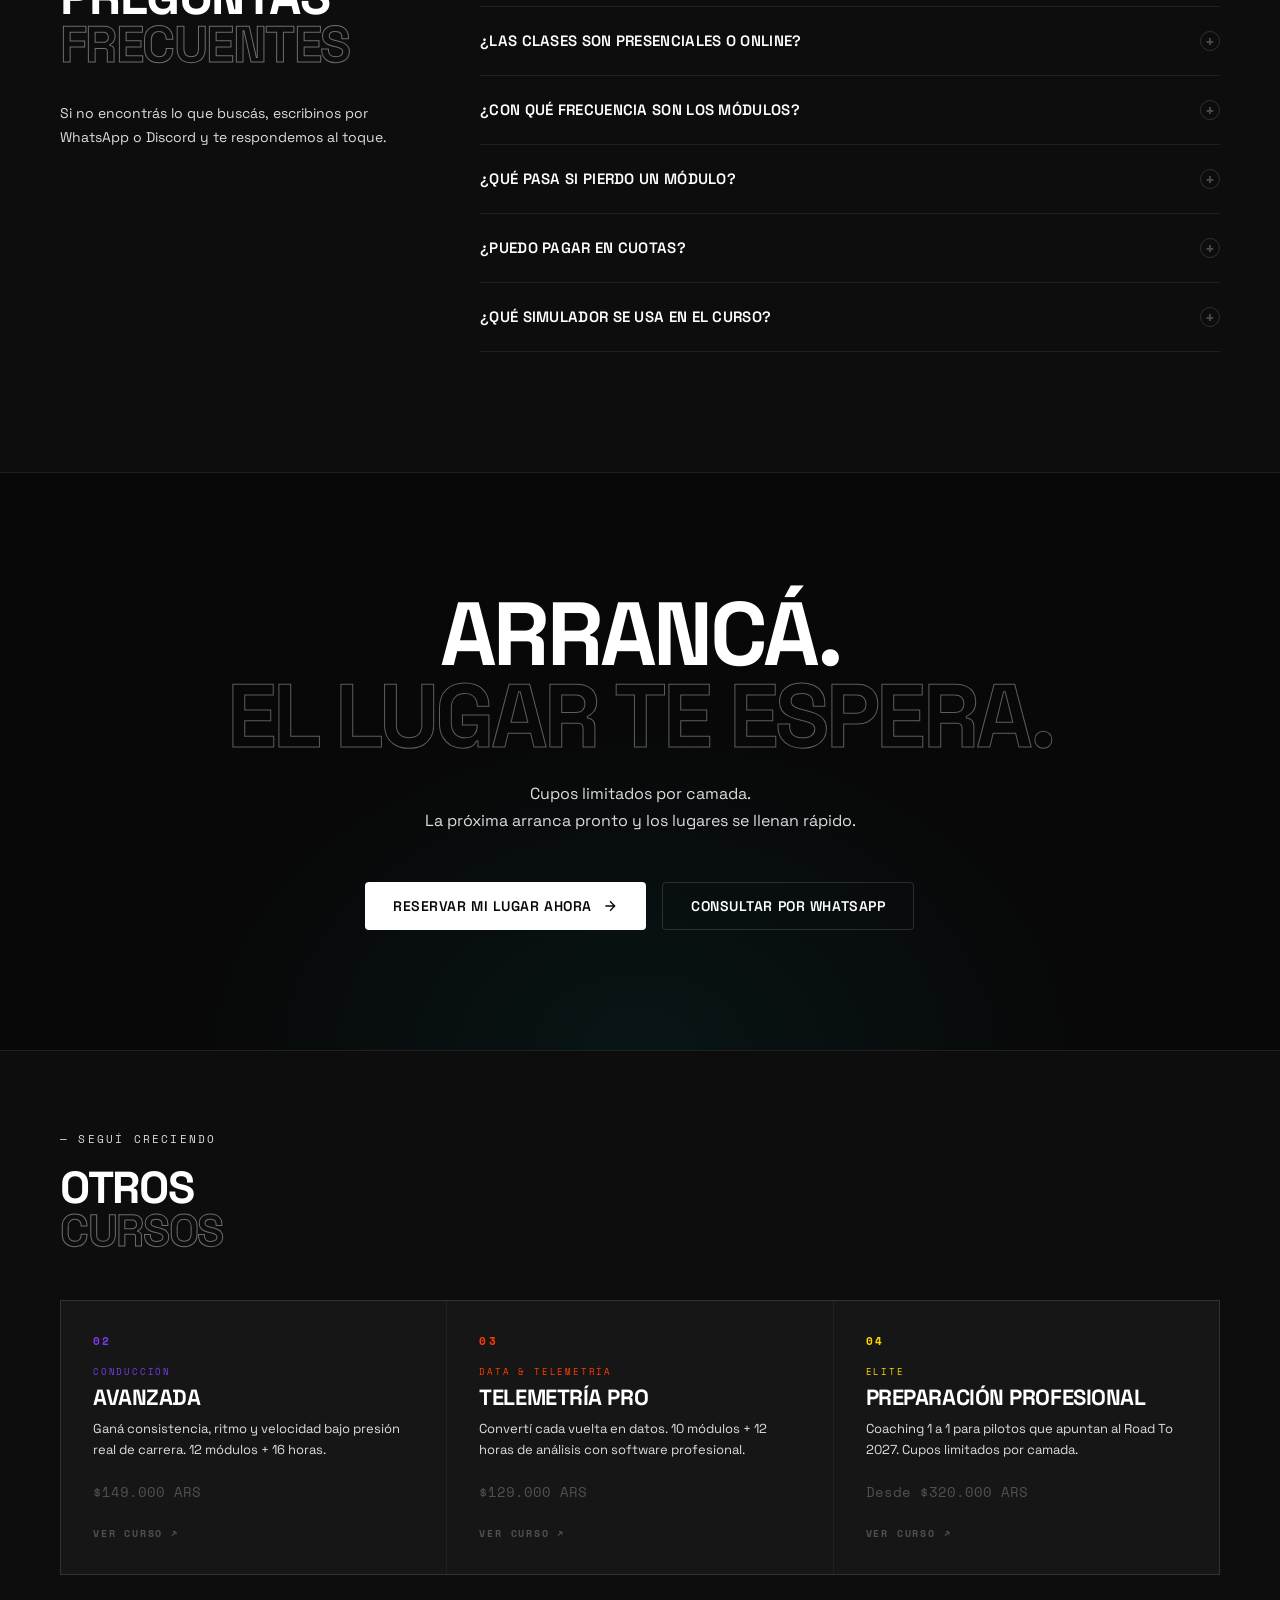
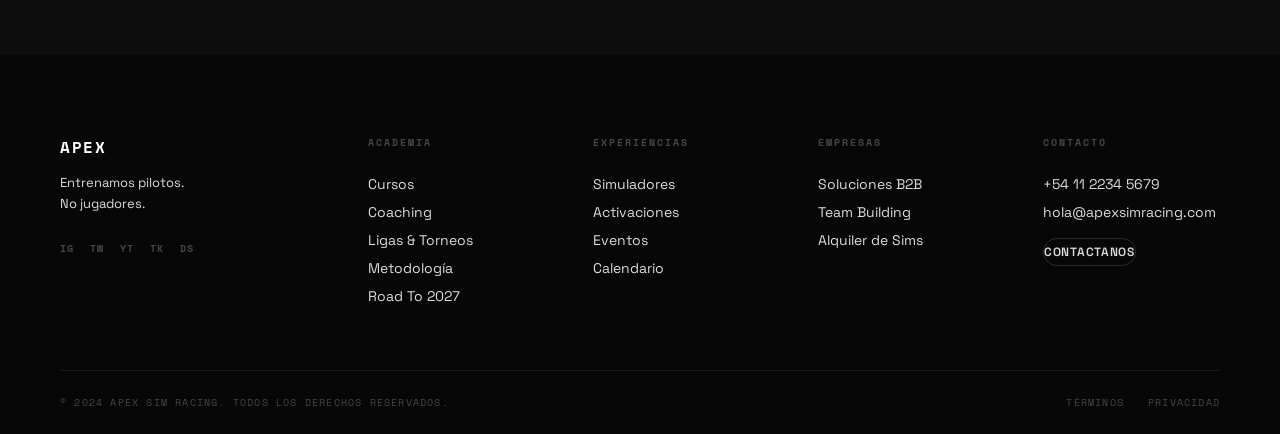
==== commit baec0ff2: "P_nuevo_detalle_por_error" ====
--- a/curso-nivel-inicial.html
+++ b/curso-nivel-inicial.html
@@ -346,7 +346,7 @@
       content: '—'; color: var(--purple); flex-shrink: 0;
     }
 
-    /* ═══ QUÉ INCLUYE ═══ */
+    /* ═══ ¿QUÉ INCLUYE? ═══ */
     .incluye-section { background: rgba(15,15,15,0.82); border-bottom: 1px solid var(--border); }
     .incluye-layout {
       display: grid; grid-template-columns: 1fr 1fr;
@@ -421,7 +421,7 @@
     .precio-cta .btn-ghost { justify-content: center; }
 
    /* ═══════════════════════════════════════
-    PARA QUIÉN — flip cards
+    ¿PARA QUIÉN? — flip cards
     ═══════════════════════════════════════ */
    .paraquien-section{background:var(--bg2);border-bottom:1px solid var(--border)}
    .pq-header{margin-bottom:60px}
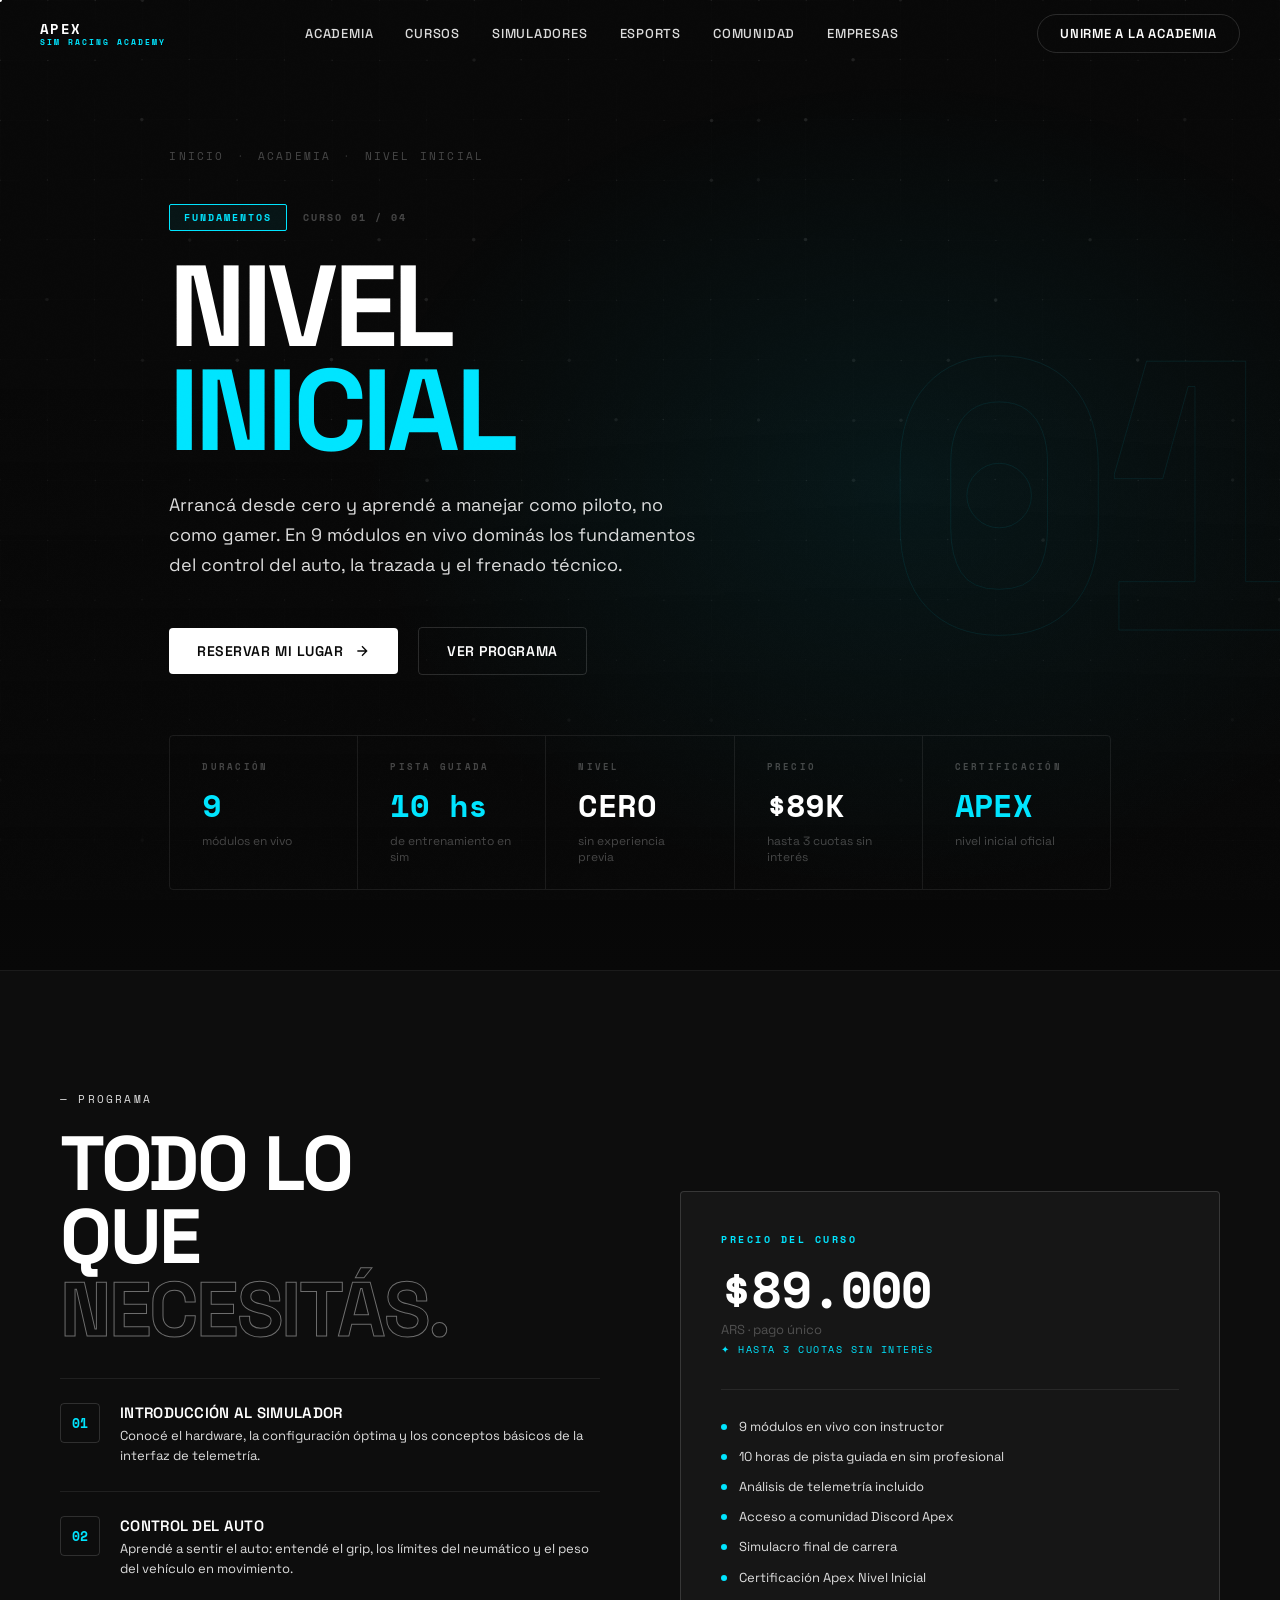
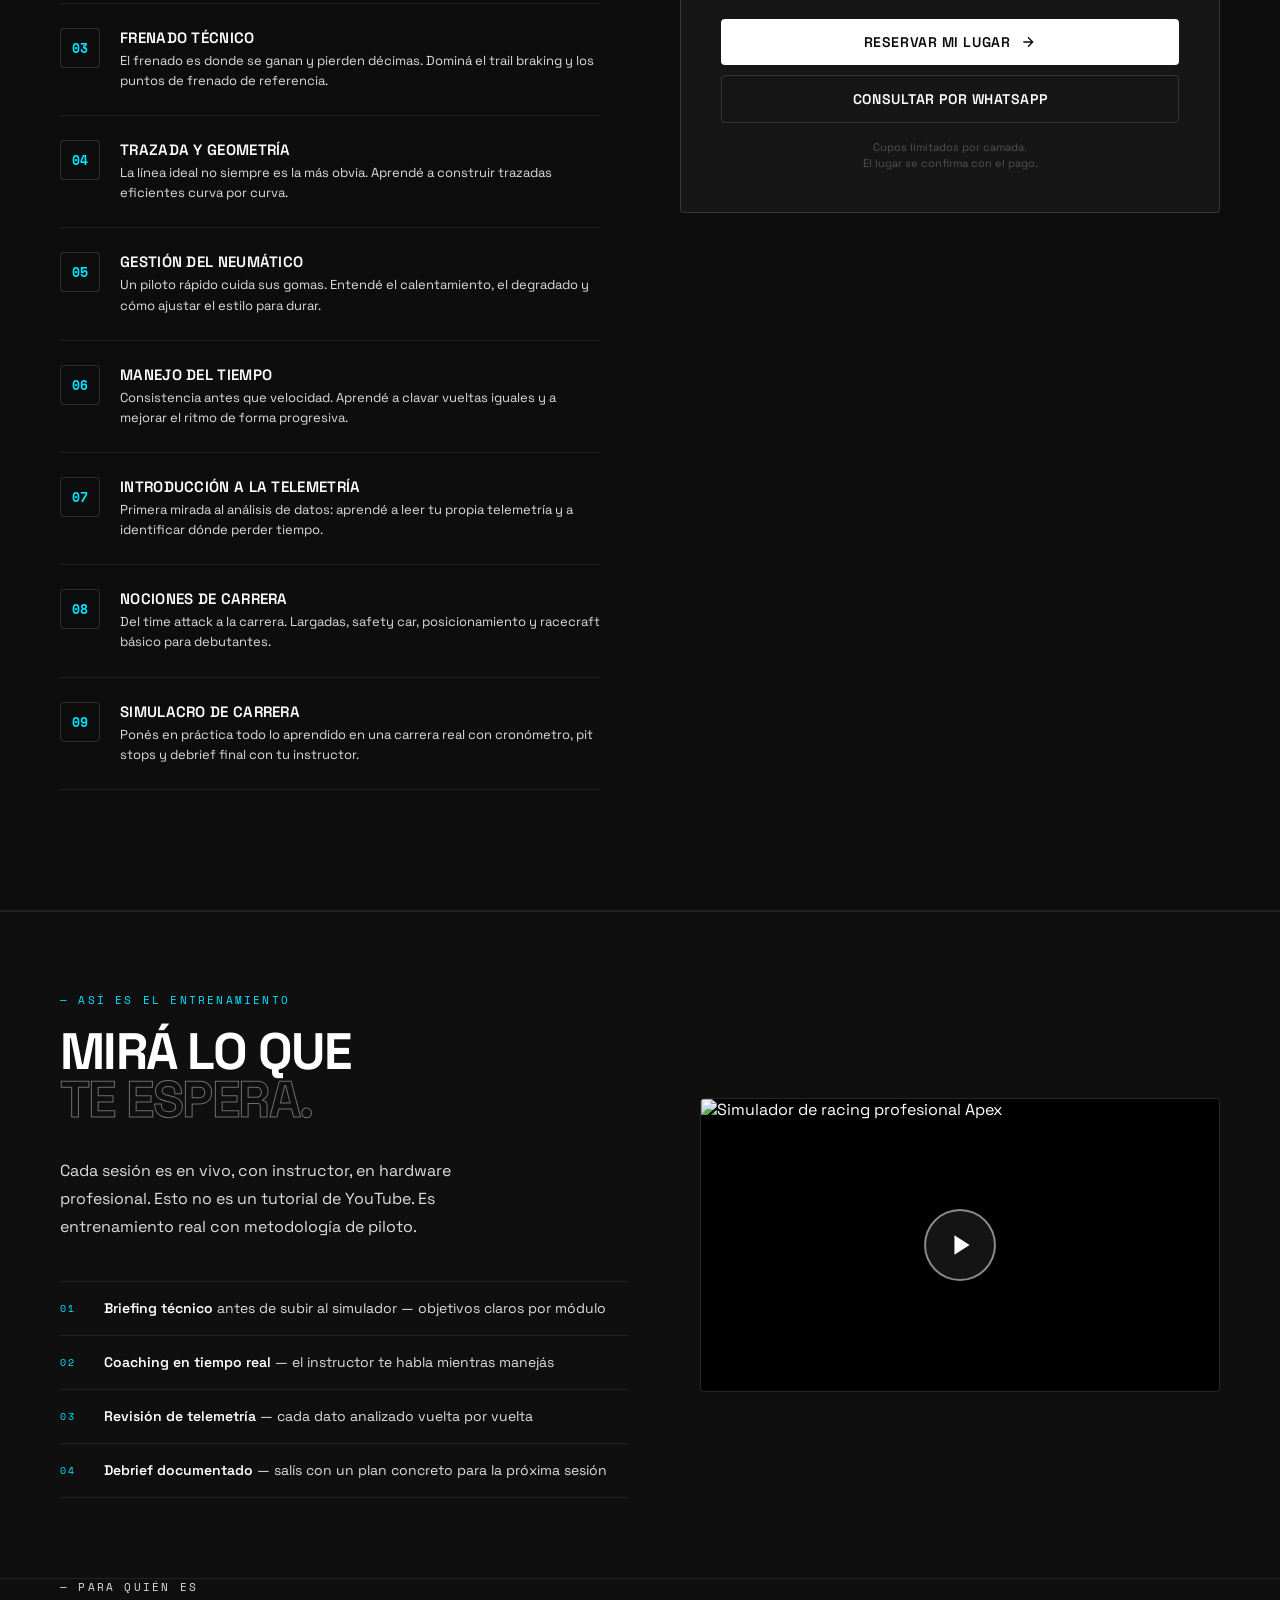
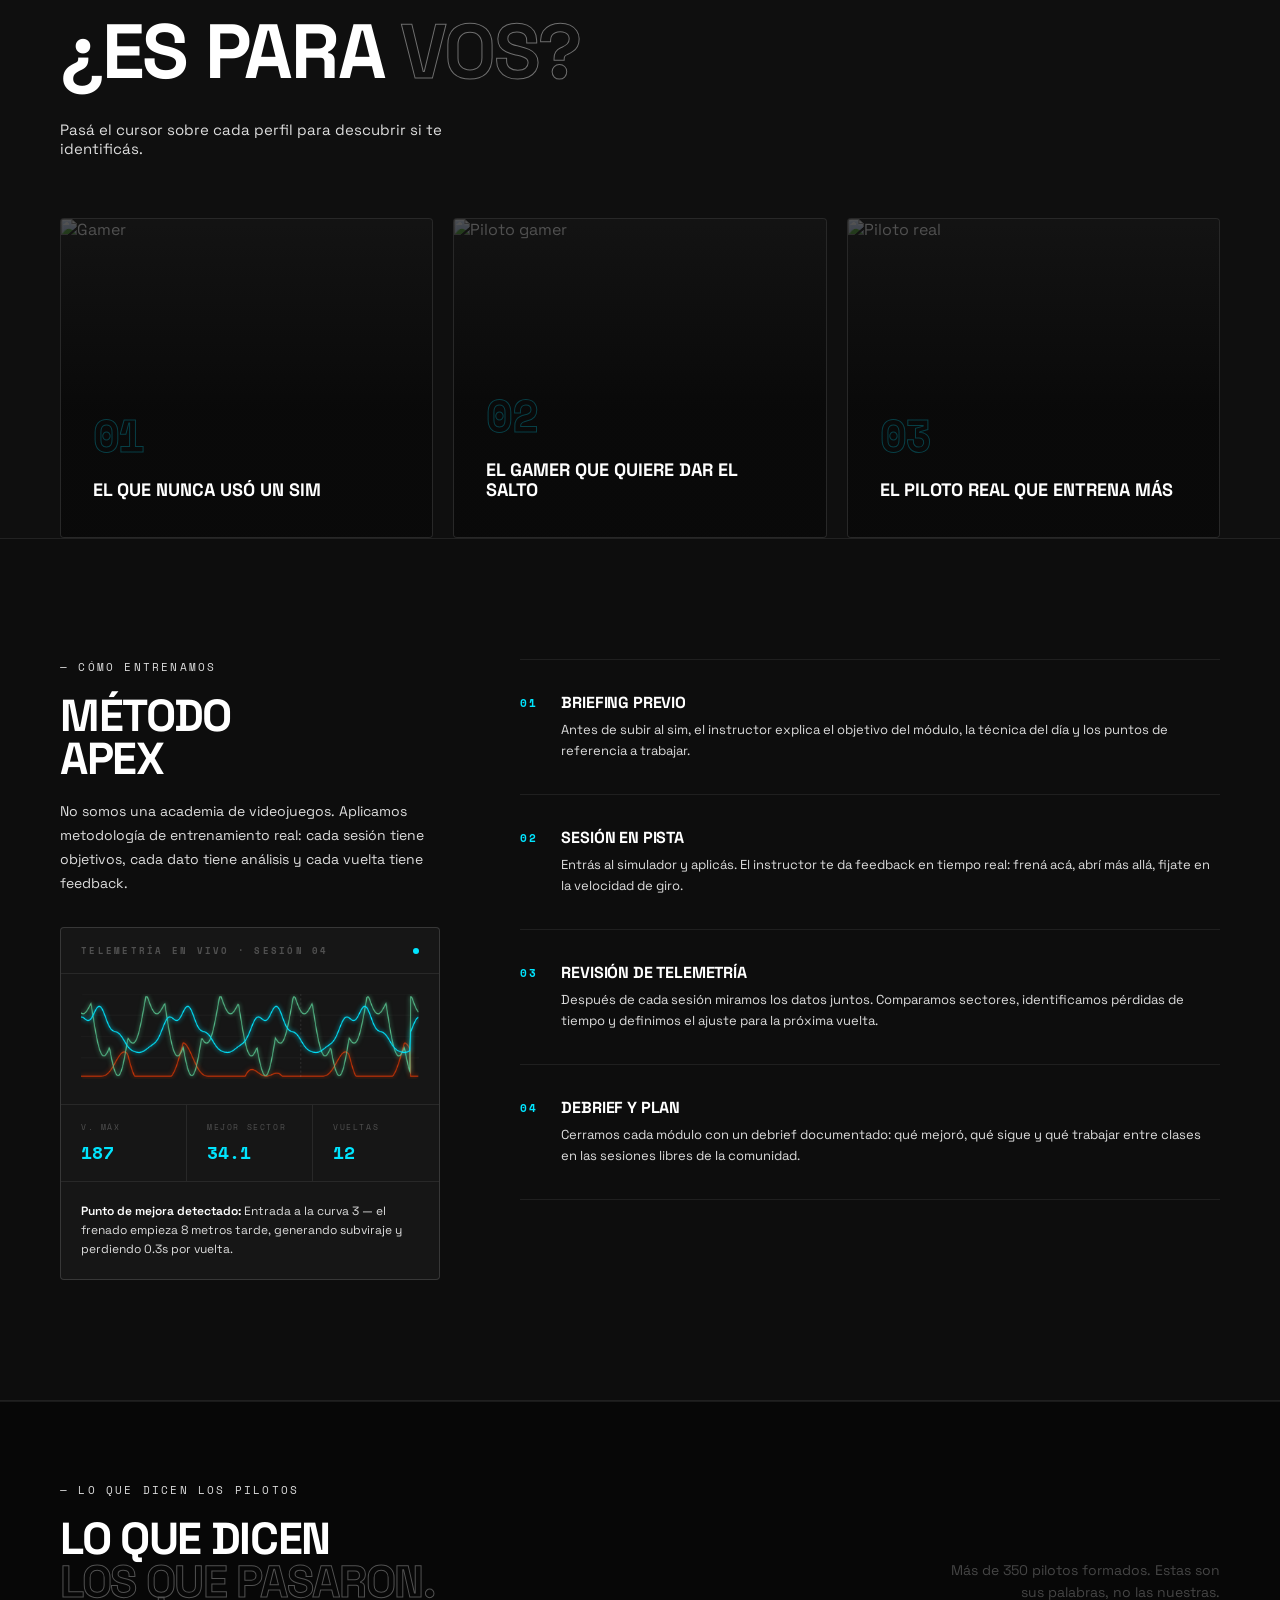
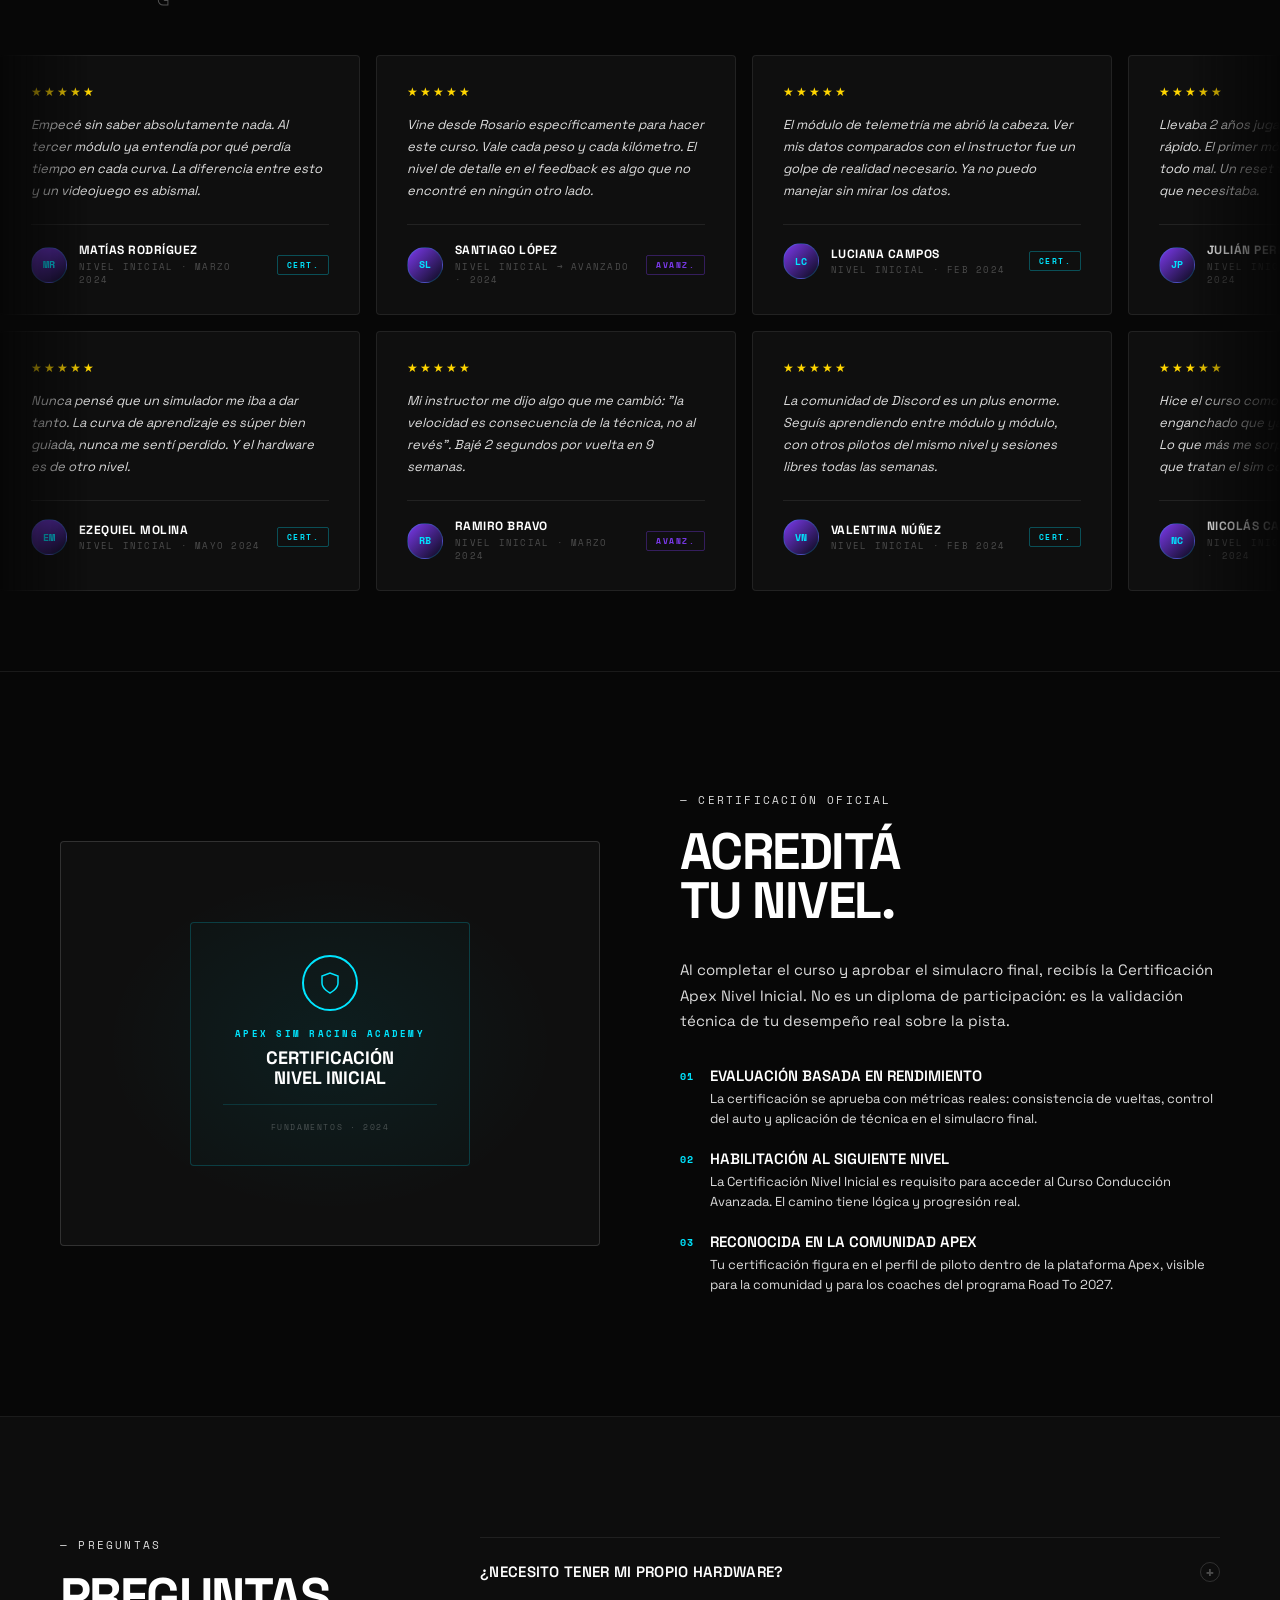
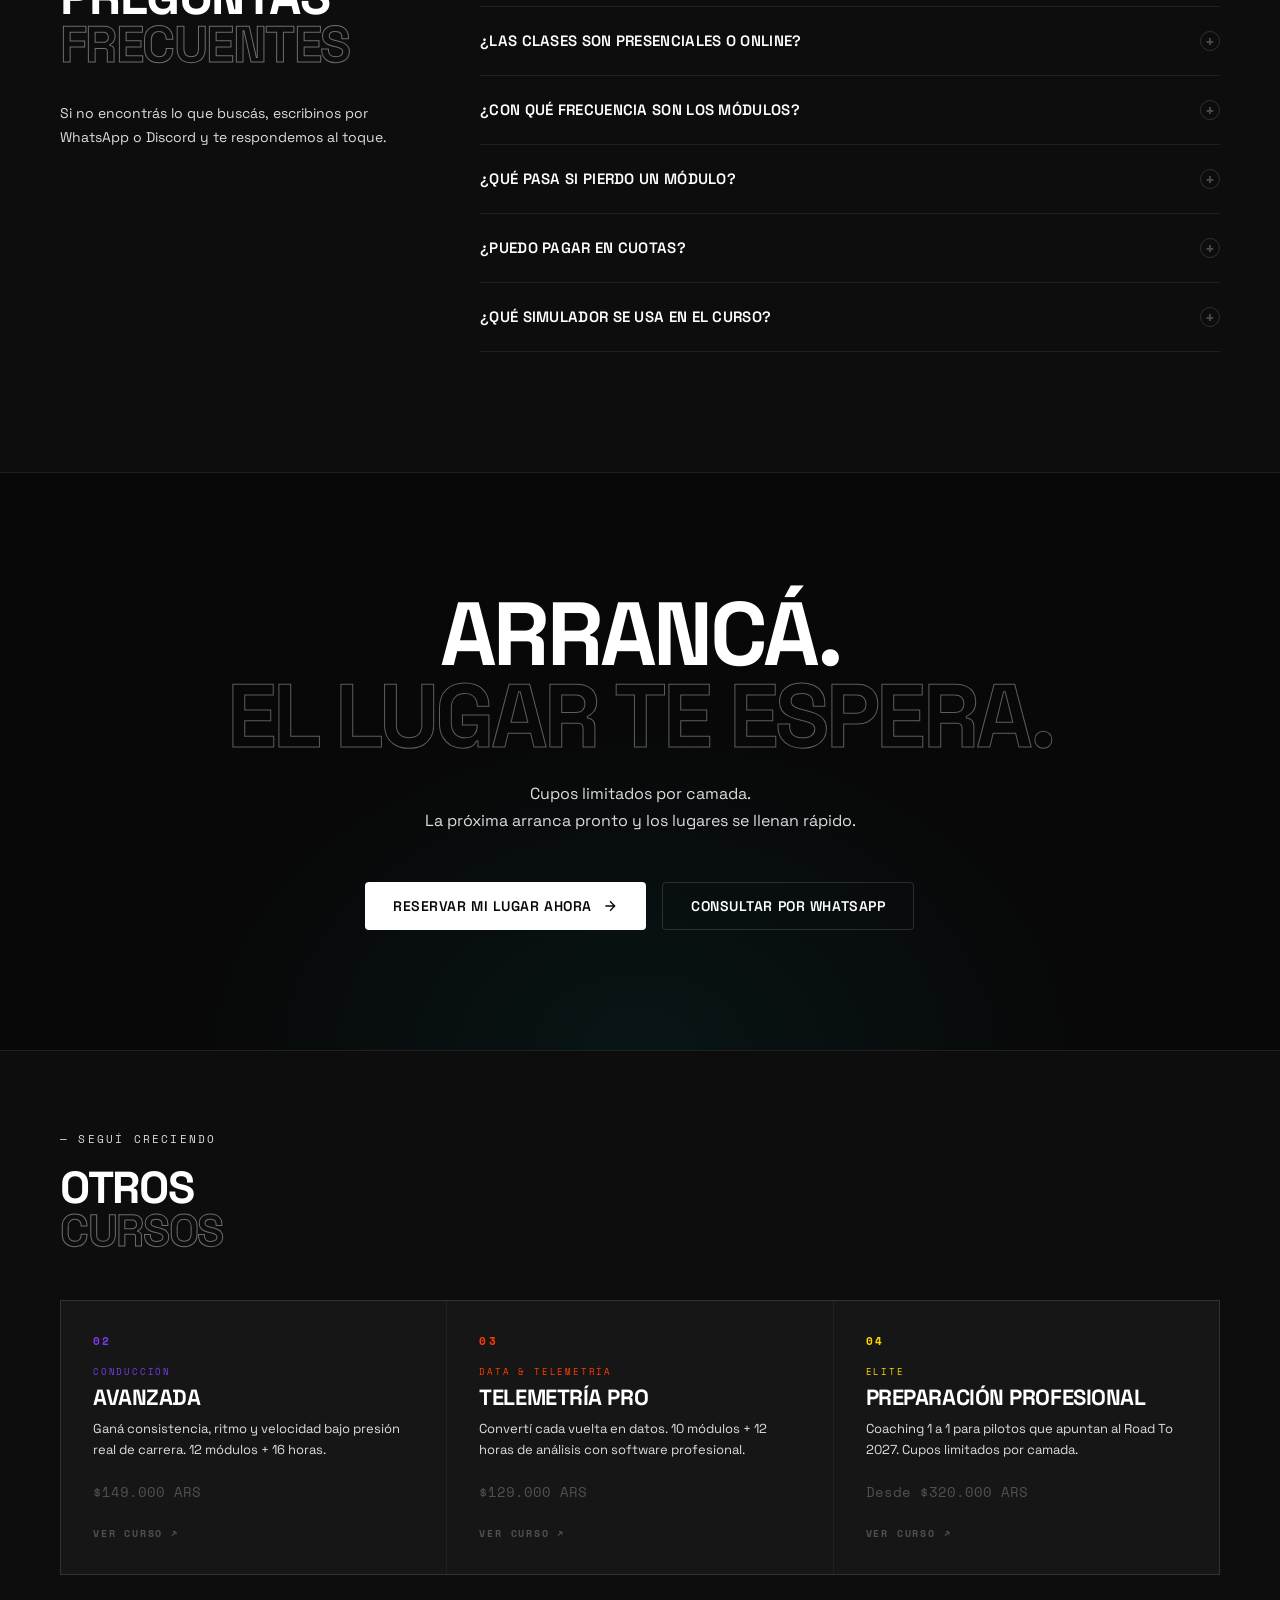
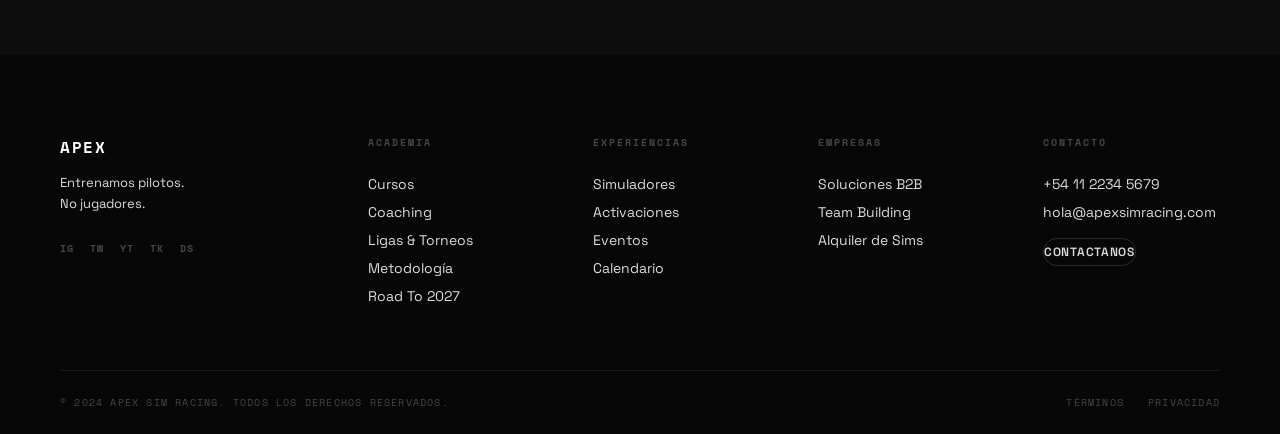
==== commit 7aa2a960: "p_prueba_error" ====
--- a/curso-nivel-inicial.html
+++ b/curso-nivel-inicial.html
@@ -22,7 +22,6 @@
       --purple:   #7C3AED;
       --red:      #FF3D00;
       --yellow:   #FFD600;
-      --green:    #69F0AE;
       --font:     'Space Grotesk', sans-serif;
       --mono:     'Space Mono', monospace;
       --nav-h:    68px;
